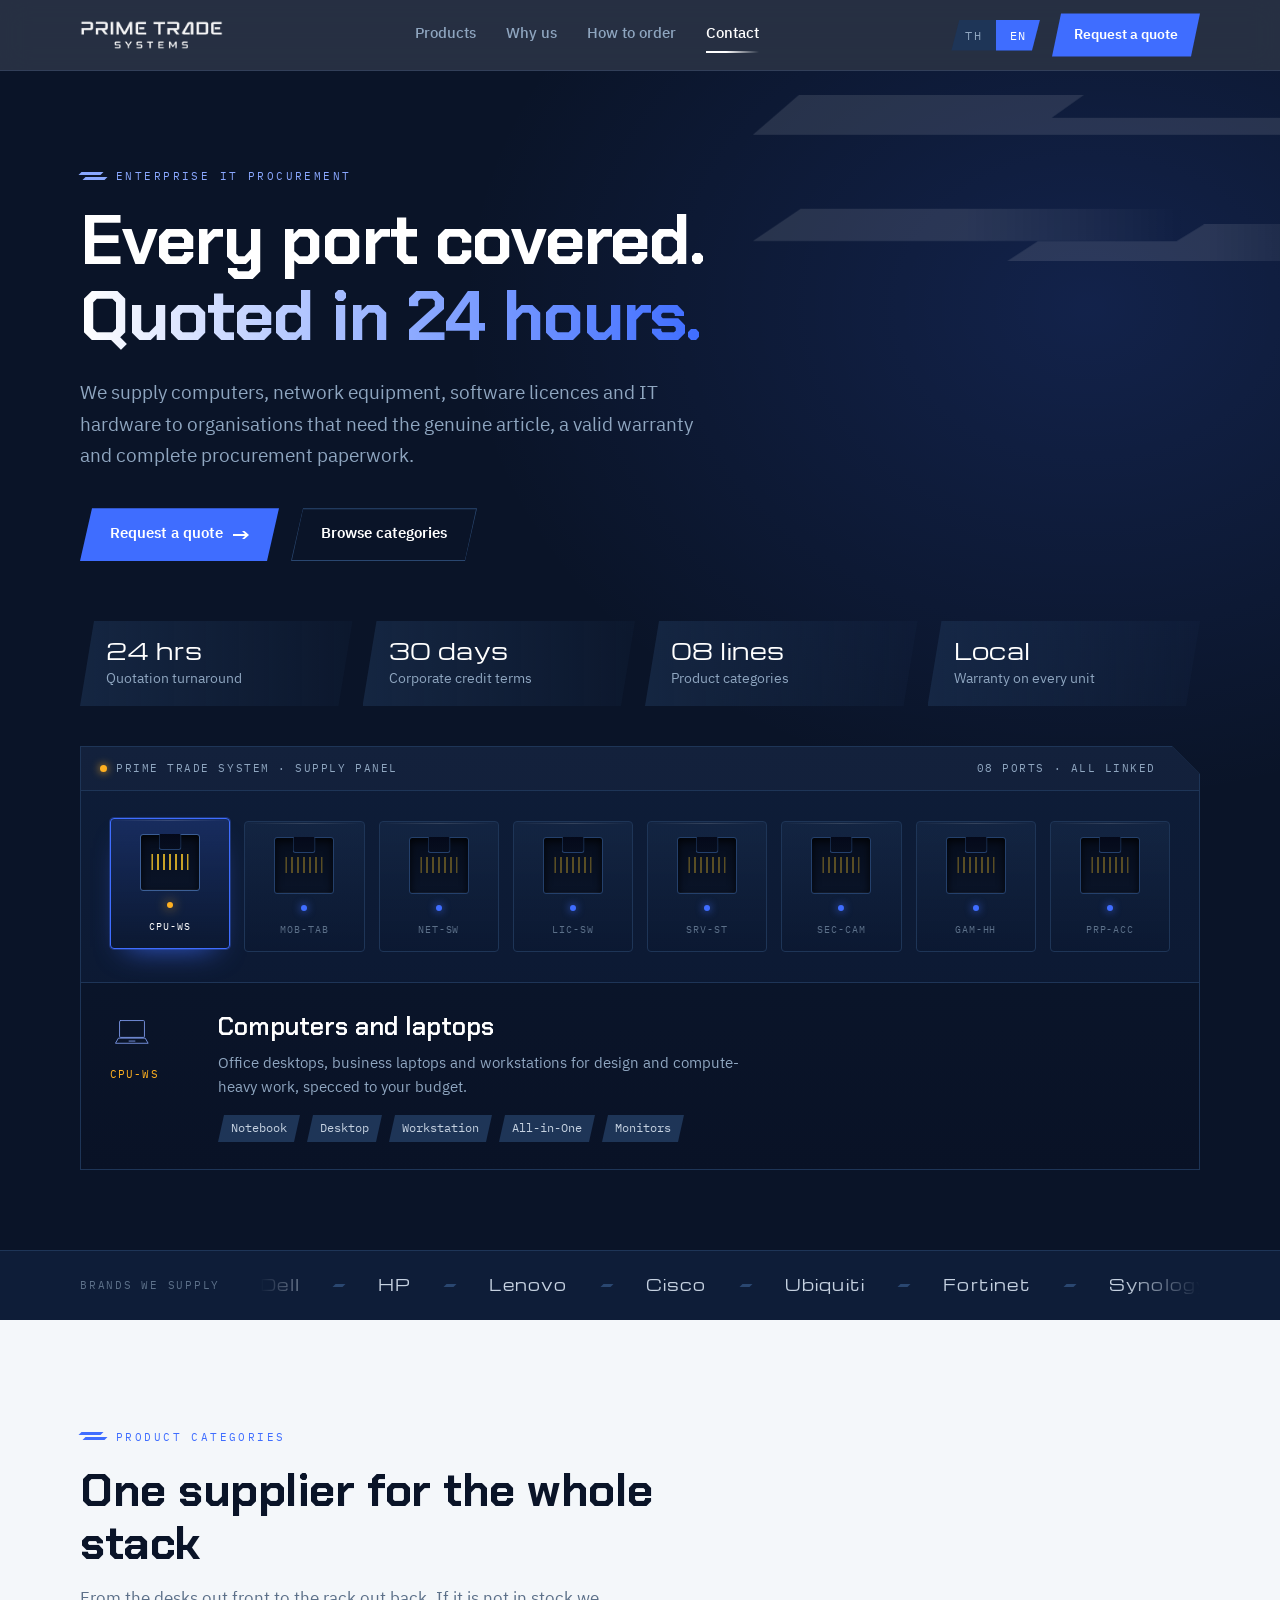
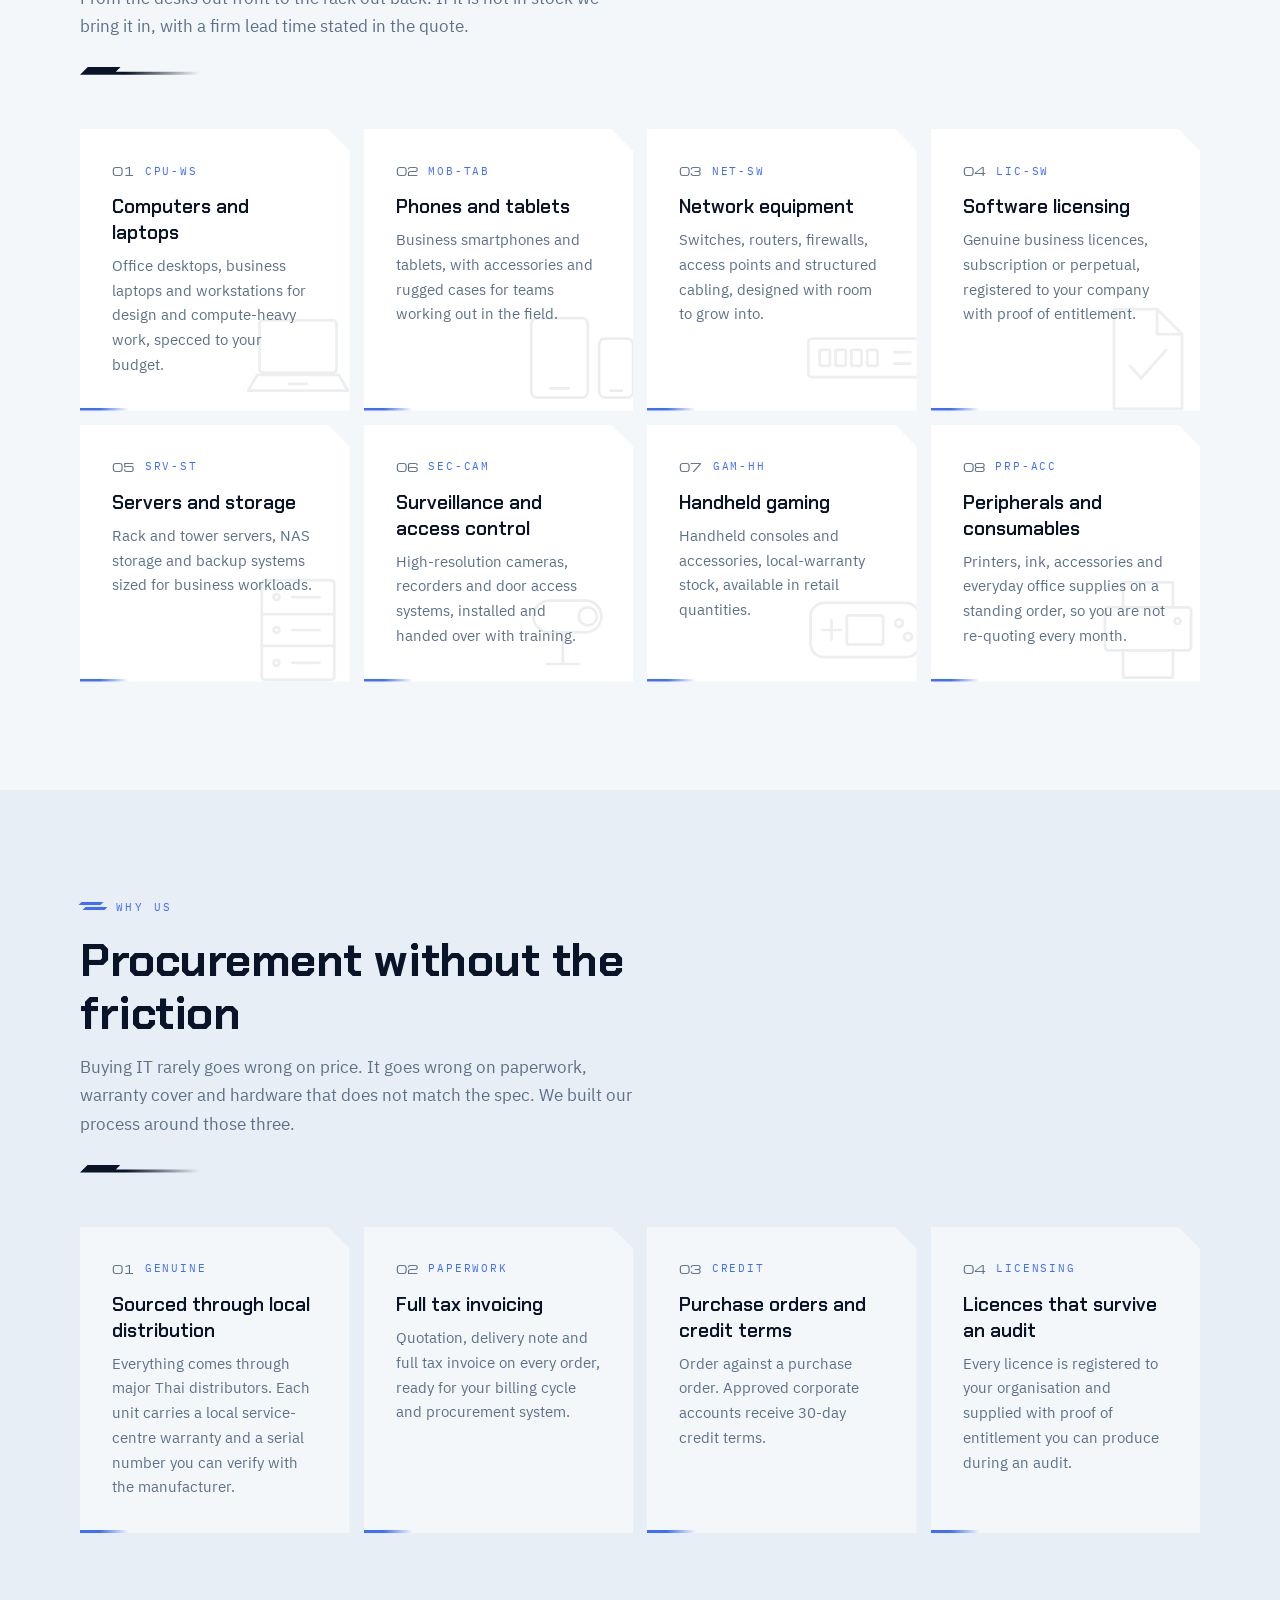
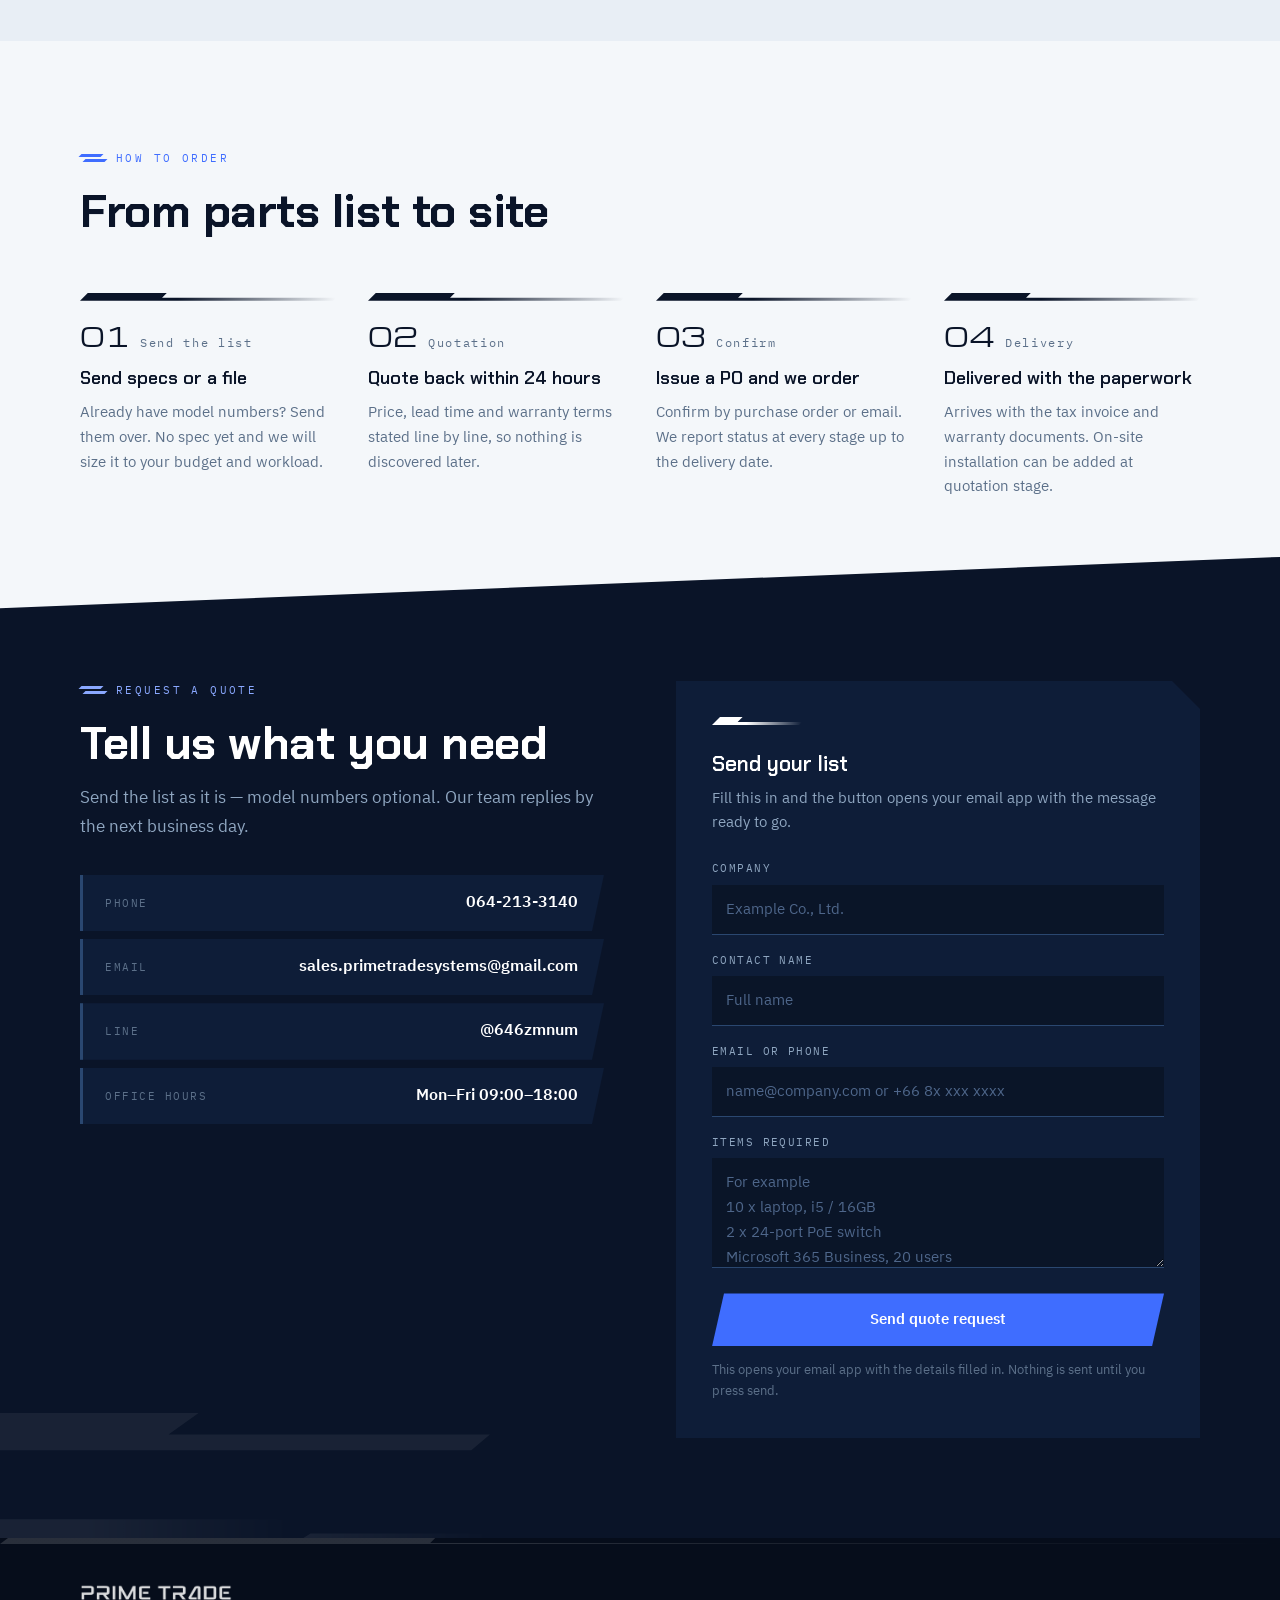
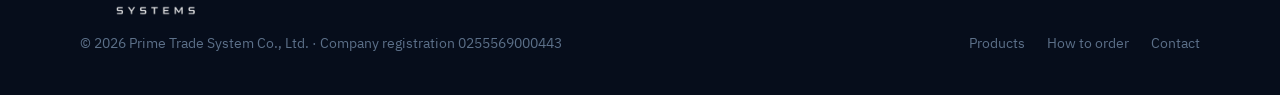
==== index.html @ d9d7503d "Redesign site around Prime Trade System brand mark Slanted stripe motif from the logo across buttons" ====
<!DOCTYPE html>
<html lang="th">
<head>
<meta charset="UTF-8">
<meta name="viewport" content="width=device-width, initial-scale=1">
<title>PRIME TRADE SYSTEM — จัดหาคอมพิวเตอร์ อุปกรณ์เครือข่าย และไลเซนส์ซอฟต์แวร์</title>
<meta name="description" content="จัดหาคอมพิวเตอร์ อุปกรณ์เครือข่าย ไลเซนส์ซอฟต์แวร์ และอุปกรณ์ไอทีสำหรับองค์กร สินค้าของแท้ ใบรับประกันศูนย์ไทย ออกใบกำกับภาษีเต็มรูปแบบ ใบเสนอราคาภายใน 24 ชั่วโมง">
<meta name="theme-color" content="#0A1428">
<link rel="icon" href="favicon.png" sizes="32x32">
<link rel="icon" href="icon.png" sizes="512x512">
<link rel="apple-touch-icon" href="icon.png">

<meta property="og:type" content="website">
<meta property="og:site_name" content="PRIME TRADE SYSTEM">
<meta property="og:title" content="PRIME TRADE SYSTEM — จัดหาอุปกรณ์ไอทีสำหรับองค์กร">
<meta property="og:description" content="คอมพิวเตอร์ เครือข่าย ไลเซนส์ และอุปกรณ์ไอทีครบวงจร ใบเสนอราคาภายใน 24 ชั่วโมง">
<meta property="og:image" content="icon.png">
<meta property="og:locale" content="th_TH">
<meta name="twitter:card" content="summary">

<script type="application/ld+json">
{
  "@context":"https://schema.org",
  "@type":"Organization",
  "name":"Prime Trade System Co., Ltd.",
  "alternateName":"บริษัท ไพร์ม เทรด ซิสเต็ม จำกัด",
  "taxID":"0255569000443",
  "email":"sales.primetradesystems@gmail.com",
  "telephone":"+66642133140",
  "logo":"icon.png"
}
</script>

<link rel="preconnect" href="https://fonts.googleapis.com">
<link rel="preconnect" href="https://fonts.gstatic.com" crossorigin>
<link href="https://fonts.googleapis.com/css2?family=Chakra+Petch:wght@500;600;700&family=IBM+Plex+Mono:wght@400;500&family=IBM+Plex+Sans+Thai:wght@400;500;600&family=Michroma&display=swap" rel="stylesheet">

<style>
/* =========================================================
   PRIME TRADE SYSTEM — brand system
   Everything visual is derived from the logo mark:
   slanted stripes, a stepped notch, and a white→navy fade.
   ========================================================= */
:root{
  /* navy scale (from the icon background) */
  --navy-950:#060D1B;
  --navy:#0A1428;
  --navy-2:#0E1D38;
  --steel:#1E3557;
  --steel-soft:#2A4770;

  /* silver scale (from the mark's white and its fade) */
  --white:#FFFFFF;
  --silver:#C6D2E1;
  --muted-dark:#8FA6C0;

  /* light surfaces */
  --paper:#F4F7FA;
  --paper-2:#E8EEF5;
  --rule:#D5DFEA;
  --ink:#0A1428;
  --muted:#5C7089;

  /* accents */
  --blue:#3F6DFF;
  --blue-hover:#2F5BEB;
  --blue-soft:#8AA8FF;
  --signal:#FFB020;

  /* the mark's fade, reused as the brand "streak" */
  --streak:linear-gradient(90deg,#fff 0%,#fff 38%,rgba(255,255,255,0) 100%);
  --streak-ink:linear-gradient(90deg,var(--ink) 0%,var(--ink) 38%,rgba(10,20,40,0) 100%);

  /* the mark's slant — used for every cut corner */
  --cut:12px;

  --wide:"Michroma","Chakra Petch",system-ui,sans-serif;
  --display:"Chakra Petch",system-ui,sans-serif;
  --body:"IBM Plex Sans Thai",system-ui,sans-serif;
  --mono:"IBM Plex Mono","IBM Plex Sans Thai",monospace;

  --shell:1200px;
  --pad:clamp(20px,5vw,40px);
  --ease:cubic-bezier(.2,.7,.3,1);
}

*{box-sizing:border-box;margin:0;padding:0}
html{scroll-behavior:smooth;-webkit-text-size-adjust:100%;scroll-padding-top:76px}
body{
  font-family:var(--body);
  background:var(--paper);
  color:var(--ink);
  line-height:1.65;
  font-size:16px;
  overflow-x:hidden;
}
img{max-width:100%;display:block}
a{color:inherit}
::selection{background:var(--blue);color:#fff}
:focus-visible{outline:2px solid var(--signal);outline-offset:3px;border-radius:2px}

.shell{width:100%;max-width:var(--shell);margin-inline:auto;padding-inline:var(--pad)}

.skip{position:absolute;left:-9999px;top:0;background:var(--signal);color:var(--ink);padding:12px 20px;z-index:999;font-weight:600}
.skip:focus{left:0}

/* ---------- brand primitives ---------- */

/* parallelogram, same slant as the logo stripes */
.slant{clip-path:polygon(var(--cut) 0,100% 0,calc(100% - var(--cut)) 100%,0 100%)}
/* cut corner (top-right), for cards */
.notch{clip-path:polygon(0 0,calc(100% - 22px) 0,100% 22px,100% 100%,0 100%)}

/* the logo stripe as a rule: thick left part, a stepped notch, thin tail */
.streak{
  display:block;height:8px;width:100%;
  background:var(--streak-ink);
  clip-path:polygon(0 100%,8px 0,34% 0,calc(34% - 5px) 5px,100% 5px,calc(100% - 3px) 100%);
}
.streak--light{background:var(--streak)}

/* eyebrow: two stepped mini-stripes instead of a plain line */
.eyebrow{
  font-family:var(--mono);font-size:11px;
  letter-spacing:.22em;text-transform:uppercase;color:var(--blue);
  display:flex;align-items:center;gap:14px;margin-bottom:18px;
}
.eyebrow::before{
  content:"";flex:none;width:22px;height:3px;margin-bottom:6px;
  background:currentColor;transform:skewX(-45deg);
  box-shadow:9px 5px 0 0 currentColor;
}
.eyebrow--light{color:var(--blue-soft)}

.h2{font-family:var(--display);font-weight:700;font-size:clamp(28px,4vw,46px);line-height:1.16;letter-spacing:-.01em}
.lede{color:var(--muted);max-width:56ch;margin-top:14px;font-size:clamp(15px,1.6vw,17px)}

/* ---------- buttons ---------- */
.btn{
  position:relative;isolation:isolate;
  display:inline-flex;align-items:center;justify-content:center;gap:10px;
  font-family:var(--body);font-weight:600;font-size:15px;
  padding:14px 30px;border:0;
  text-decoration:none;cursor:pointer;
  clip-path:polygon(var(--cut) 0,100% 0,calc(100% - var(--cut)) 100%,0 100%);
  transition:background .2s,color .2s,transform .12s;
}
.btn:active{transform:translateY(1px)}
.btn__arw{width:16px;height:10px;transition:transform .25s var(--ease)}
.btn:hover .btn__arw{transform:translateX(4px)}

.btn--primary{background:var(--blue);color:#fff}
.btn--primary:hover{background:var(--blue-hover)}
/* a light sweep across the button, like the mark's fade */
.btn--primary::after{
  content:"";position:absolute;inset:0;z-index:-1;
  background:linear-gradient(100deg,transparent 30%,rgba(255,255,255,.28) 50%,transparent 70%);
  transform:translateX(-120%);transition:transform .6s var(--ease);
}
.btn--primary:hover::after{transform:translateX(120%)}

/* ghost: 1px outline done with an inset layer, so the slant survives */
.btn--ghost{background:var(--steel-soft);color:#fff}
.btn--ghost::before{
  content:"";position:absolute;inset:1px;z-index:-1;background:var(--navy);
  clip-path:polygon(calc(var(--cut) - 1px) 0,100% 0,calc(100% - var(--cut) + 1px) 100%,0 100%);
  transition:background .2s;
}
.btn--ghost:hover{background:var(--blue-soft)}
.btn--ghost:hover::before{background:var(--navy-2)}

.btn--sm{padding:10px 22px;font-size:14px;--cut:9px}
.btn--wide{width:100%}

/* ---------- header ---------- */
.hdr{
  position:sticky;top:0;z-index:100;
  background:rgba(10,20,40,.88);
  backdrop-filter:blur(14px);-webkit-backdrop-filter:blur(14px);
  border-bottom:1px solid rgba(138,168,255,.12);
}
.hdr__in{display:flex;align-items:center;justify-content:space-between;gap:18px;height:70px}
.hdr__right{display:flex;align-items:center;gap:12px}

.brand{display:flex;align-items:center;text-decoration:none;flex:none}
.brand__logo{height:30px;width:auto;display:block}
@media(max-width:520px){.brand__logo{height:23px}}

.nav{display:flex;align-items:center;gap:30px}
.nav a{
  position:relative;color:var(--muted-dark);text-decoration:none;
  font-size:14.5px;font-weight:500;transition:color .2s;padding-block:6px;
}
.nav a::after{
  content:"";position:absolute;left:0;right:0;bottom:0;height:2px;
  background:var(--streak);transform:scaleX(0);transform-origin:left;
  transition:transform .3s var(--ease);
}
.nav a:hover,.nav a.is-here{color:#fff}
.nav a:hover::after,.nav a.is-here::after{transform:scaleX(1)}
@media(max-width:980px){.nav{display:none}}

.lang{display:flex;background:var(--steel);flex:none;clip-path:polygon(8px 0,100% 0,calc(100% - 8px) 100%,0 100%)}
.lang__b{
  font-family:var(--mono);font-size:11.5px;letter-spacing:.1em;
  background:transparent;color:var(--muted-dark);
  border:0;padding:8px 14px;cursor:pointer;
  transition:background .18s,color .18s;
}
.lang__b:hover{color:#fff}
.lang__b.is-on{background:var(--blue);color:#fff}

.menu-b{
  display:none;width:42px;height:38px;border:0;cursor:pointer;
  background:var(--steel);color:#fff;
  clip-path:polygon(8px 0,100% 0,calc(100% - 8px) 100%,0 100%);
  align-items:center;justify-content:center;
}
.menu-b svg{width:20px;height:14px}
@media(max-width:980px){.menu-b{display:inline-flex}}
@media(max-width:560px){.hdr .btn--sm{display:none}}

.mnav{
  display:none;border-top:1px solid var(--steel);
  background:var(--navy);padding:8px var(--pad) 20px;
}
.mnav.is-open{display:block}
.mnav a{
  display:flex;justify-content:space-between;align-items:center;
  color:var(--silver);text-decoration:none;font-weight:500;
  padding:14px 0;border-bottom:1px solid var(--steel);
}
.mnav a span{font-family:var(--mono);font-size:11px;color:var(--muted)}
@media(min-width:981px){.mnav{display:none!important}}

/* ---------- hero ---------- */
.hero{
  background:
    radial-gradient(ellipse 70% 60% at 85% 20%,rgba(63,109,255,.16),transparent 70%),
    var(--navy);
  color:#fff;position:relative;overflow:hidden;
  padding-block:clamp(56px,8vw,96px) clamp(48px,7vw,80px);
}
/* the brand mark, large, sliding in from the left like motion lines */
.hero__mark{
  position:absolute;pointer-events:none;
  right:clamp(-220px,-10vw,-60px);top:clamp(-10px,1vw,20px);
  width:clamp(420px,52vw,760px);height:auto;opacity:.11;
}
@media(max-width:700px){.hero__mark{top:auto;bottom:38%;opacity:.08}}
.hero__mark .s{transform:translateX(-80px);opacity:0;animation:streakIn 1.1s var(--ease) forwards}
.hero__mark .s2{animation-delay:.12s}
.hero__mark .s3{animation-delay:.24s}
@keyframes streakIn{to{transform:none;opacity:1}}

.hero__in{position:relative;z-index:1}
.hero__head{max-width:800px}
.hero h1{font-family:var(--display);font-weight:700;font-size:clamp(36px,6.4vw,70px);line-height:1.08;letter-spacing:-.015em}
.hero h1 .hl{
  background:linear-gradient(90deg,#fff 0%,var(--blue-soft) 55%,var(--blue) 100%);
  -webkit-background-clip:text;background-clip:text;color:transparent;
}
.hero__sub{margin-top:24px;font-size:clamp(16px,1.9vw,19px);color:var(--muted-dark);max-width:56ch}
.hero__cta{display:flex;flex-wrap:wrap;gap:12px;margin-top:36px}

/* key facts — each one sits on a slanted plate */
.facts{
  display:grid;grid-template-columns:repeat(4,1fr);gap:10px;
  margin-top:clamp(40px,6vw,60px);list-style:none;
}
@media(max-width:860px){.facts{grid-template-columns:repeat(2,1fr)}}
.fact{
  position:relative;padding:16px 22px 16px 26px;
  background:linear-gradient(90deg,rgba(30,53,87,.55),rgba(30,53,87,.12));
  clip-path:polygon(14px 0,100% 0,calc(100% - 14px) 100%,0 100%);
}
.fact__n{font-family:var(--wide);font-size:clamp(17px,2.2vw,22px);letter-spacing:.02em;color:#fff;line-height:1.3;display:block}
.fact__l{font-size:13.5px;color:var(--muted-dark);display:block;margin-top:2px}

.rise{opacity:0;transform:translateY(18px);animation:rise .8s var(--ease) forwards}
.rise:nth-child(1){animation-delay:.05s}
.rise:nth-child(2){animation-delay:.14s}
.rise:nth-child(3){animation-delay:.23s}
.rise:nth-child(4){animation-delay:.32s}
@keyframes rise{to{opacity:1;transform:none}}

/* ---------- port panel ---------- */
.panel{
  margin-top:clamp(28px,4vw,40px);
  background:linear-gradient(180deg,var(--navy-2),#0B1730);
  box-shadow:0 24px 60px -30px rgba(0,0,0,.9);
  position:relative;
  clip-path:polygon(0 0,calc(100% - 28px) 0,100% 28px,100% 100%,0 100%);
}
.panel::before{ /* hairline border that follows the cut corner */
  content:"";position:absolute;inset:0;pointer-events:none;
  border:1px solid var(--steel);
  clip-path:polygon(0 0,calc(100% - 28px) 0,100% 28px,100% 100%,0 100%);
}
.panel__cut{ /* the diagonal edge line */
  position:absolute;right:0;top:0;width:40px;height:40px;pointer-events:none;
  background:linear-gradient(225deg,transparent 19px,var(--steel) 19px,var(--steel) 20.4px,transparent 20.4px);
}
.panel__bar{
  display:flex;align-items:center;justify-content:space-between;gap:16px;flex-wrap:wrap;
  padding:13px 44px 13px 20px;border-bottom:1px solid var(--steel);
  background:rgba(255,255,255,.02);
  font-family:var(--mono);font-size:11px;letter-spacing:.14em;
  text-transform:uppercase;color:var(--muted-dark);
}
.panel__pwr{display:flex;align-items:center;gap:9px}
.panel__pwr i{width:7px;height:7px;border-radius:50%;background:var(--signal);box-shadow:0 0 9px var(--signal);flex:none}

.ports{
  display:grid;grid-template-columns:repeat(8,1fr);
  gap:clamp(8px,1.2vw,14px);
  padding:clamp(18px,3vw,30px);
}
@media(max-width:940px){.ports{grid-template-columns:repeat(4,1fr)}}

.port{
  position:relative;
  display:flex;flex-direction:column;align-items:center;gap:11px;
  padding:15px 6px 13px;
  background:linear-gradient(180deg,rgba(30,53,87,.34),rgba(10,23,48,.55));
  border:1px solid var(--steel);border-radius:4px;
  cursor:pointer;opacity:0;color:inherit;font:inherit;
  transition:border-color .25s,background .25s,transform .22s,box-shadow .25s;
}
.port__bevel{
  position:absolute;left:1px;right:1px;top:1px;height:1px;
  background:linear-gradient(90deg,transparent,rgba(255,255,255,.14),transparent);
  pointer-events:none;
}
.port.is-on{opacity:1}

.jack{
  position:relative;
  width:clamp(44px,5.2vw,60px);aspect-ratio:1/.94;
  background:linear-gradient(180deg,#060D1C,#0A1428);
  border:1px solid #24406B;border-radius:3px;
  box-shadow:inset 0 3px 9px rgba(0,0,0,.8),inset 0 -1px 0 rgba(255,255,255,.05);
}
.jack::before{
  content:"";position:absolute;left:50%;top:-1px;transform:translateX(-50%);
  width:36%;height:28%;
  background:linear-gradient(180deg,#04091A,#070E1F);
  border:1px solid #24406B;border-top:0;border-radius:0 0 3px 3px;
}
.jack::after{
  content:"";position:absolute;left:50%;top:34%;transform:translateX(-50%);
  width:64%;height:30%;
  background:repeating-linear-gradient(90deg,#C9A227 0 1.5px,transparent 1.5px 6px);
  opacity:.42;transition:opacity .3s;
}

.port__led{width:6px;height:6px;border-radius:50%;background:#152744;flex:none;transition:background .3s,box-shadow .3s}
.port__sku{font-family:var(--mono);font-size:10px;letter-spacing:.09em;color:var(--muted);white-space:nowrap;transition:color .25s}
@media(max-width:420px){.port__sku{font-size:9px;letter-spacing:.04em}}

.port.is-on .port__led{background:var(--blue);box-shadow:0 0 9px var(--blue);animation:blink 2.8s ease-in-out infinite}
.port:hover,.port:focus-visible{border-color:var(--steel-soft);transform:translateY(-3px)}
.port:hover .port__sku,.port:focus-visible .port__sku{color:var(--muted-dark)}
.port:hover .jack::after{opacity:.7}

.port.is-active{
  border-color:var(--blue);transform:translateY(-3px);
  background:linear-gradient(180deg,rgba(63,109,255,.2),rgba(10,23,48,.6));
  box-shadow:0 0 0 1px rgba(63,109,255,.3),0 14px 30px -16px rgba(63,109,255,.85);
}
.port.is-active .jack{border-color:#3C5F96}
.port.is-active .jack::after{opacity:1}
.port.is-active .port__sku{color:#fff}
.port.is-active .port__led{background:var(--signal);box-shadow:0 0 12px var(--signal);animation:none}
@keyframes blink{0%,100%{opacity:1}46%{opacity:1}50%{opacity:.3}54%{opacity:1}}

.readout{
  border-top:1px solid var(--steel);
  padding:clamp(20px,2.8vw,28px) clamp(18px,3vw,30px);
  display:grid;grid-template-columns:78px 1fr;gap:clamp(18px,3vw,30px);
  align-items:start;min-height:150px;background:rgba(0,0,0,.2);
}
@media(max-width:620px){.readout{grid-template-columns:1fr;gap:14px;min-height:0}}
.readout__key{display:flex;flex-direction:column;align-items:flex-start;gap:10px}
.readout__ico{width:44px;height:44px;color:var(--blue-soft);opacity:.9}
.readout__sku{font-family:var(--mono);font-size:11px;letter-spacing:.1em;color:var(--signal)}
.readout__t{font-family:var(--display);font-weight:600;font-size:clamp(19px,2.6vw,25px);line-height:1.3;color:#fff}
.readout__d{color:var(--muted-dark);font-size:15px;margin-top:8px;max-width:62ch}
.readout__items{display:flex;flex-wrap:wrap;gap:7px;margin-top:14px}
.readout__items span{
  font-family:var(--mono);font-size:11.5px;color:var(--silver);
  background:var(--steel);padding:4px 13px;
  clip-path:polygon(6px 0,100% 0,calc(100% - 6px) 100%,0 100%);
}
.readout__hint{color:var(--muted);font-size:14.5px;font-family:var(--mono);letter-spacing:.03em}
.readout__body{animation:fade .3s ease}
@keyframes fade{from{opacity:0;transform:translateY(5px)}to{opacity:1}}

/* ---------- brand marquee ---------- */
.supply{background:var(--navy-2);border-top:1px solid var(--steel);color:var(--muted-dark);padding-block:22px;overflow:hidden}
.supply__in{display:flex;align-items:center;gap:clamp(18px,4vw,40px)}
.supply__lbl{font-family:var(--mono);font-size:11px;letter-spacing:.16em;text-transform:uppercase;color:var(--muted);flex:none}
.marquee{
  flex:1;min-width:0;overflow:hidden;
  mask-image:linear-gradient(90deg,transparent,#000 8%,#000 92%,transparent);
  -webkit-mask-image:linear-gradient(90deg,transparent,#000 8%,#000 92%,transparent);
}
.marquee__track{display:flex;width:max-content;animation:slide 38s linear infinite}
.marquee:hover .marquee__track{animation-play-state:paused}
.supply__list{display:flex;align-items:center;list-style:none;flex:none}
.supply__list li{
  font-family:var(--wide);font-size:clamp(13px,1.5vw,15px);letter-spacing:.08em;
  color:var(--silver);white-space:nowrap;display:flex;align-items:center;
}
.supply__list li::after{ /* slash separator in the mark's slant */
  content:"";width:10px;height:3px;background:var(--steel-soft);
  transform:skewX(-45deg);margin-inline:clamp(20px,3vw,34px);
}
@keyframes slide{to{transform:translateX(-50%)}}
@media(max-width:620px){.supply__in{flex-direction:column;align-items:flex-start;gap:12px}.marquee{width:100%}}

/* ---------- sections ---------- */
.sec{padding-block:clamp(64px,9vw,108px)}
.sec--tint{background:var(--paper-2)}
.sec__head{max-width:660px;margin-bottom:clamp(36px,5vw,54px)}
.sec__head .streak{width:120px;margin-top:26px}

.vals{display:grid;grid-template-columns:repeat(4,1fr);gap:14px}
@media(max-width:1080px){.vals{grid-template-columns:repeat(2,1fr)}}
@media(max-width:560px){.vals{grid-template-columns:1fr}}

.val{
  background:#fff;padding:clamp(24px,3vw,32px);position:relative;overflow:hidden;
  clip-path:polygon(0 0,calc(100% - 22px) 0,100% 22px,100% 100%,0 100%);
  transition:transform .3s var(--ease),box-shadow .3s;
}
.sec--tint .val{background:var(--paper)}
.val::after{ /* streak bar grows along the bottom on hover */
  content:"";position:absolute;left:0;right:0;bottom:0;height:3px;
  background:linear-gradient(90deg,var(--blue),var(--blue) 40%,rgba(63,109,255,0));
  transform:scaleX(.18);transform-origin:left;transition:transform .45s var(--ease);
}
.val:hover{transform:translateY(-4px)}
.val:hover::after{transform:scaleX(1)}
.val__ico{
  position:absolute;right:-16px;bottom:-16px;
  width:136px;height:136px;
  color:var(--ink);opacity:.07;
  pointer-events:none;
  transition:opacity .35s ease,transform .35s ease;
}
.val:hover .val__ico{opacity:.12;transform:translate(-6px,-6px)}
.val__k,.val__t,.val__d{position:relative;z-index:1}
.val__k{
  font-family:var(--mono);font-size:11px;letter-spacing:.16em;text-transform:uppercase;
  color:var(--blue);margin-bottom:14px;display:flex;align-items:center;gap:10px;
}
.val__n{font-family:var(--wide);font-size:12px;letter-spacing:.04em;color:var(--muted)}
.val__t{font-family:var(--display);font-weight:600;font-size:19px;line-height:1.35;margin-bottom:9px}
.val__d{color:var(--muted);font-size:15px}

/* process: each step is topped with the logo stripe */
.flow{display:grid;grid-template-columns:repeat(auto-fit,minmax(230px,1fr));gap:clamp(22px,3vw,32px);counter-reset:step}
.step{counter-increment:step}
.step .streak{margin-bottom:22px}
.step__n{font-family:var(--mono);font-size:12px;letter-spacing:.14em;color:var(--muted);margin-bottom:12px;display:flex;align-items:baseline;gap:10px}
.step__n::before{content:"0" counter(step);font-family:var(--wide);font-size:26px;letter-spacing:0;color:var(--ink);line-height:1}
.step__t{font-family:var(--display);font-weight:600;font-size:18px;margin-bottom:7px}
.step__d{color:var(--muted);font-size:15px}

/* ---------- quote ---------- */
.quote{
  background:var(--navy);color:#fff;position:relative;overflow:hidden;
  padding-block:clamp(84px,11vw,124px) clamp(64px,9vw,100px);
  clip-path:polygon(0 clamp(24px,4vw,56px),100% 0,100% 100%,0 100%);
  margin-top:calc(-1 * clamp(24px,4vw,56px));
}
.quote__mark{position:absolute;left:-120px;bottom:-40px;width:620px;opacity:.06;pointer-events:none}
.quote__grid{position:relative;display:grid;grid-template-columns:1fr 1fr;gap:clamp(32px,6vw,72px);align-items:start}
@media(max-width:840px){.quote__grid{grid-template-columns:1fr}}
.quote h2{color:#fff}
.quote .lede{color:var(--muted-dark)}

.contact{margin-top:34px;display:grid;gap:8px}
.contact__row{
  background:var(--navy-2);padding:15px 26px 15px 22px;
  display:flex;justify-content:space-between;align-items:center;gap:16px;flex-wrap:wrap;
  clip-path:polygon(0 0,100% 0,calc(100% - 12px) 100%,0 100%);
  border-left:3px solid var(--steel-soft);transition:border-color .2s,background .2s;
}
.contact__row:hover{border-left-color:var(--blue);background:#112244}
.contact__k{font-family:var(--mono);font-size:11px;letter-spacing:.14em;text-transform:uppercase;color:var(--muted)}
.contact__v{font-weight:600;font-size:16px;color:#fff;text-decoration:none;word-break:break-all}
a.contact__v:hover{color:var(--blue-soft)}

.card{
  background:var(--navy-2);padding:clamp(24px,3.4vw,36px);position:relative;
  clip-path:polygon(0 0,calc(100% - 28px) 0,100% 28px,100% 100%,0 100%);
}
.card .streak{width:90px;margin-bottom:22px}
.card__t{font-family:var(--display);font-weight:600;font-size:21px;margin-bottom:6px}
.card__s{color:var(--muted-dark);font-size:14.5px;margin-bottom:24px}

.field{margin-bottom:16px}
.field label{display:block;font-family:var(--mono);font-size:11px;letter-spacing:.13em;text-transform:uppercase;color:var(--muted-dark);margin-bottom:7px}
.field input,.field textarea{
  width:100%;font-family:var(--body);font-size:15px;color:#fff;
  background:rgba(0,0,0,.28);border:0;border-bottom:1px solid var(--steel-soft);
  padding:12px 14px;transition:border-color .2s,background .2s;border-radius:0;
}
.field input:focus,.field textarea:focus{outline:none;border-bottom-color:var(--blue);background:rgba(0,0,0,.4)}
.field textarea{resize:vertical;min-height:110px}
.field input::placeholder,.field textarea::placeholder{color:#4E668A}
.note{font-size:13px;color:var(--muted);margin-top:14px;line-height:1.6}

/* ---------- footer ---------- */
.ftr{background:var(--navy-950);color:var(--muted);padding-block:0 40px}
.ftr .streak{height:6px;opacity:.14;margin-bottom:40px}
.ftr__in{display:flex;justify-content:space-between;gap:26px;flex-wrap:wrap;align-items:flex-end;font-size:14px}
.ftr__logo{height:32px;width:auto;display:block;margin-bottom:16px;opacity:.9}
.ftr__links{display:flex;gap:22px;flex-wrap:wrap}
.ftr__links a{text-decoration:none;transition:color .2s}
.ftr__links a:hover{color:var(--blue-soft)}

/* ---------- floating LINE ---------- */
.fab{
  position:fixed;right:clamp(14px,3vw,26px);bottom:clamp(14px,3vw,26px);z-index:90;
  display:inline-flex;align-items:center;gap:10px;
  background:var(--blue);color:#fff;text-decoration:none;
  font-weight:600;font-size:14px;padding:12px 24px;
  clip-path:polygon(10px 0,100% 0,calc(100% - 10px) 100%,0 100%);
  box-shadow:0 10px 30px -10px rgba(63,109,255,.8);
  transform:translateY(120%);opacity:0;
  transition:transform .4s var(--ease),opacity .4s,background .2s;
}
.fab.is-show{transform:none;opacity:1}
.fab:hover{background:var(--blue-hover)}
.fab svg{width:18px;height:18px}

.obs{opacity:0;transform:translateY(22px);transition:opacity .7s ease,transform .7s var(--ease)}
.obs.seen{opacity:1;transform:none}

@media(prefers-reduced-motion:reduce){
  html{scroll-behavior:auto}
  *,*::before,*::after{animation-duration:.001ms!important;animation-iteration-count:1!important;transition-duration:.001ms!important}
  .rise,.obs,.hero__mark .s{opacity:1;transform:none}
  .port{opacity:1}
  .marquee__track{animation:none;flex-wrap:wrap}
}
</style>
</head>
<body>

<a class="skip" href="#main" data-en="Skip to main content">ข้ามไปยังเนื้อหาหลัก</a>

<svg width="0" height="0" style="position:absolute" aria-hidden="true" focusable="false">
  <defs>
    <linearGradient id="markFadeA" x1="47" y1="0" x2="330" y2="0" gradientUnits="userSpaceOnUse">
      <stop offset="0" stop-color="#fff"/><stop offset=".48" stop-color="#fff"/><stop offset="1" stop-color="#fff" stop-opacity="0"/>
    </linearGradient>
    <linearGradient id="markFadeB" x1="212" y1="0" x2="468" y2="0" gradientUnits="userSpaceOnUse">
      <stop offset="0" stop-color="#fff"/><stop offset=".5" stop-color="#fff"/><stop offset="1" stop-color="#fff" stop-opacity="0"/>
    </linearGradient>
  </defs>

  <symbol id="i-cpu" viewBox="0 0 120 120" fill="none" stroke="currentColor" stroke-width="2.4" stroke-linecap="round" stroke-linejoin="round">
    <rect x="26" y="26" width="68" height="46" rx="3"/>
    <path d="M16 88h88l-8-14H24z"/>
    <path d="M52 82h16"/>
  </symbol>
  <symbol id="i-mob" viewBox="0 0 120 120" fill="none" stroke="currentColor" stroke-width="2.4" stroke-linecap="round" stroke-linejoin="round">
    <rect x="16" y="24" width="50" height="70" rx="5"/>
    <path d="M33 86h16"/>
    <rect x="76" y="42" width="30" height="52" rx="5"/>
    <path d="M86 88h10"/>
  </symbol>
  <symbol id="i-net" viewBox="0 0 120 120" fill="none" stroke="currentColor" stroke-width="2.4" stroke-linecap="round" stroke-linejoin="round">
    <rect x="10" y="42" width="100" height="34" rx="3"/>
    <rect x="20" y="52" width="9" height="14" rx="1"/>
    <rect x="34" y="52" width="9" height="14" rx="1"/>
    <rect x="48" y="52" width="9" height="14" rx="1"/>
    <rect x="62" y="52" width="9" height="14" rx="1"/>
    <path d="M86 54h14M86 64h14"/>
  </symbol>
  <symbol id="i-lic" viewBox="0 0 120 120" fill="none" stroke="currentColor" stroke-width="2.4" stroke-linecap="round" stroke-linejoin="round">
    <path d="M30 16h38l22 22v66H30z"/>
    <path d="M68 16v22h22"/>
    <path d="M44 66l10 11 22-25"/>
  </symbol>
  <symbol id="i-srv" viewBox="0 0 120 120" fill="none" stroke="currentColor" stroke-width="2.4" stroke-linecap="round" stroke-linejoin="round">
    <rect x="28" y="16" width="64" height="88" rx="3"/>
    <path d="M28 46h64M28 74h64"/>
    <circle cx="41" cy="31" r="2.6"/>
    <circle cx="41" cy="60" r="2.6"/>
    <circle cx="41" cy="89" r="2.6"/>
    <path d="M55 31h24M55 60h24M55 89h24"/>
  </symbol>
  <symbol id="i-sec" viewBox="0 0 120 120" fill="none" stroke="currentColor" stroke-width="2.4" stroke-linecap="round" stroke-linejoin="round">
    <rect x="18" y="34" width="60" height="28" rx="14"/>
    <circle cx="66" cy="48" r="8"/>
    <path d="M44 62v28M30 90h28"/>
  </symbol>
  <symbol id="i-gam" viewBox="0 0 120 120" fill="none" stroke="currentColor" stroke-width="2.4" stroke-linecap="round" stroke-linejoin="round">
    <rect x="12" y="36" width="96" height="48" rx="12"/>
    <rect x="44" y="47" width="32" height="26" rx="2"/>
    <path d="M22 60h17M30.5 51.5v17"/>
    <circle cx="90" cy="54" r="3.4"/>
    <circle cx="98" cy="66" r="3.4"/>
  </symbol>
  <symbol id="i-prp" viewBox="0 0 120 120" fill="none" stroke="currentColor" stroke-width="2.4" stroke-linecap="round" stroke-linejoin="round">
    <path d="M38 40V18h44v22"/>
    <rect x="22" y="40" width="76" height="38" rx="3"/>
    <path d="M38 78h44v24H38z"/>
    <circle cx="86" cy="52" r="2.6"/>
  </symbol>
</svg>

<header class="hdr">
  <div class="shell hdr__in">
    <a class="brand" href="#top">
      <img class="brand__logo" src="logo-white.png" alt="PRIME TRADE SYSTEM" width="1440" height="303">
    </a>

    <nav class="nav" aria-label="เมนูหลัก">
      <a href="#products" data-en="Products">สินค้า</a>
      <a href="#why" data-en="Why us">ทำไมต้องเรา</a>
      <a href="#process" data-en="How to order">ขั้นตอนสั่งซื้อ</a>
      <a href="#quote" data-en="Contact">ติดต่อ</a>
    </nav>

    <div class="hdr__right">
      <div class="lang" role="group" aria-label="Language / ภาษา">
        <button class="lang__b is-on" type="button" data-lang="th" aria-pressed="true">TH</button>
        <button class="lang__b" type="button" data-lang="en" aria-pressed="false">EN</button>
      </div>
      <a class="btn btn--primary btn--sm" href="#quote" data-en="Request a quote">ขอใบเสนอราคา</a>
      <button class="menu-b" id="menuBtn" type="button" aria-expanded="false" aria-controls="mnav" aria-label="Menu">
        <svg viewBox="0 0 20 14" fill="currentColor" aria-hidden="true"><path d="M3 0h17l-2 3H1zM3 5.5h17l-2 3H1zM3 11h11l-2 3H1z"/></svg>
      </button>
    </div>
  </div>
  <nav class="mnav" id="mnav" aria-label="เมนูมือถือ">
    <a href="#products"><b data-en="Products">สินค้า</b><span>01</span></a>
    <a href="#why"><b data-en="Why us">ทำไมต้องเรา</b><span>02</span></a>
    <a href="#process"><b data-en="How to order">ขั้นตอนสั่งซื้อ</b><span>03</span></a>
    <a href="#quote"><b data-en="Contact">ติดต่อ</b><span>04</span></a>
  </nav>
</header>

<main id="main">

<!-- ============ HERO ============ -->
<section class="hero" id="top">
  <svg class="hero__mark" viewBox="40 195 432 122" aria-hidden="true" focusable="false">
    <path class="s"    fill="#fff" d="M47 228 77 202H262L241 217H465L452 228Z"/>
    <path class="s s2" fill="url(#markFadeA)" d="M47 297 78 276H330V297Z"/>
    <path class="s s3" fill="url(#markFadeB)" d="M212 310 232 297H322L340 286H468V310Z"/>
  </svg>

  <div class="shell hero__in">
    <div class="hero__head">
      <p class="eyebrow eyebrow--light rise" data-en="Enterprise IT procurement">จัดหาอุปกรณ์ไอทีสำหรับองค์กร</p>
      <h1 class="rise">
        <span data-en="Every port covered.">ของแท้ ครบทุกพอร์ต</span><br>
        <span class="hl" data-en="Quoted in 24 hours.">เสนอราคาใน 24 ชั่วโมง</span>
      </h1>
      <p class="hero__sub rise" data-en="We supply computers, network equipment, software licences and IT hardware to organisations that need the genuine article, a valid warranty and complete procurement paperwork.">
        เราจัดหาคอมพิวเตอร์ อุปกรณ์เครือข่าย ไลเซนส์ซอฟต์แวร์ และอุปกรณ์ไอทีทุกประเภท
        ให้องค์กรที่ต้องการของแท้ มีใบรับประกัน และเอกสารจัดซื้อที่ครบถ้วน
      </p>
      <div class="hero__cta rise">
        <a class="btn btn--primary" href="#quote">
          <span data-en="Request a quote">ขอใบเสนอราคา</span>
          <svg class="btn__arw" viewBox="0 0 16 10" fill="currentColor" aria-hidden="true"><path d="M0 4h12L9 1h2.5L16 5l-4.5 4H9l3-3H0z"/></svg>
        </a>
        <a class="btn btn--ghost" href="#products" data-en="Browse categories">ดูหมวดสินค้า</a>
      </div>
    </div>

    <ul class="facts rise">
      <li class="fact"><span class="fact__n" data-en="24 hrs">24 ชม.</span><span class="fact__l" data-en="Quotation turnaround">ส่งใบเสนอราคา</span></li>
      <li class="fact"><span class="fact__n" data-en="30 days">30 วัน</span><span class="fact__l" data-en="Corporate credit terms">เครดิตเทอมองค์กร</span></li>
      <li class="fact"><span class="fact__n" data-en="08 lines">08 หมวด</span><span class="fact__l" data-en="Product categories">หมวดสินค้าไอที</span></li>
      <li class="fact"><span class="fact__n" data-en="Local">ศูนย์ไทย</span><span class="fact__l" data-en="Warranty on every unit">รับประกันทุกชิ้น</span></li>
    </ul>

    <div class="panel rise">
      <span class="panel__cut" aria-hidden="true"></span>
      <div class="panel__bar">
        <span class="panel__pwr"><i></i> prime trade system · supply panel</span>
        <span data-en="08 ports &middot; all linked">8 พอร์ต &middot; เชื่อมต่อครบ</span>
      </div>

      <div class="ports" id="ports" role="group" aria-label="เลือกหมวดสินค้าจากแผงพอร์ต"></div>

      <div class="readout" id="readout">
        <div class="readout__key" id="rKey"></div>
        <div>
          <p class="readout__hint" data-en="Hover or tap a port to see the category">ชี้หรือกดที่พอร์ตเพื่อดูหมวดสินค้า</p>
        </div>
      </div>
    </div>
  </div>
</section>

<!-- ============ SUPPLY STRIP ============ -->
<section class="supply" aria-label="Brands">
  <div class="shell supply__in">
    <span class="supply__lbl" data-en="Brands we supply">แบรนด์ที่เราจัดหาให้</span>
    <div class="marquee">
      <div class="marquee__track" id="marquee">
        <ul class="supply__list">
          <li>Dell</li><li>HP</li><li>Lenovo</li><li>Cisco</li>
          <li>Ubiquiti</li><li>Fortinet</li><li>Synology</li><li>Microsoft</li><li>APC</li>
        </ul>
      </div>
    </div>
  </div>
</section>

<!-- ============ PRODUCTS ============ -->
<section class="sec" id="products">
  <div class="shell">
    <div class="sec__head obs">
      <p class="eyebrow" data-en="Product categories">หมวดสินค้า</p>
      <h2 class="h2" data-en="One supplier for the whole stack">สั่งจากที่เดียว จบทั้งระบบ</h2>
      <p class="lede" data-en="From the desks out front to the rack out back. If it is not in stock we bring it in, with a firm lead time stated in the quote.">
        ตั้งแต่เครื่องหน้าบ้านไปจนถึงตู้แร็คหลังบ้าน ถ้าไม่มีในสต็อก เราสั่งเข้ามาให้
        พร้อมแจ้งระยะเวลาส่งมอบที่ชัดเจนตั้งแต่ตอนเสนอราคา
      </p>
      <span class="streak" aria-hidden="true"></span>
    </div>
    <div class="vals obs" id="prodGrid"></div>
  </div>
</section>

<!-- ============ WHY ============ -->
<section class="sec sec--tint" id="why">
  <div class="shell">
    <div class="sec__head obs">
      <p class="eyebrow" data-en="Why us">ทำไมต้องเรา</p>
      <h2 class="h2" data-en="Procurement without the friction">ฝ่ายจัดซื้อทำงานง่ายขึ้น</h2>
      <p class="lede" data-en="Buying IT rarely goes wrong on price. It goes wrong on paperwork, warranty cover and hardware that does not match the spec. We built our process around those three.">
        ปัญหาของการซื้ออุปกรณ์ไอทีมักไม่ใช่ราคา แต่เป็นเอกสาร การรับประกัน และของที่ไม่ตรงสเปก
        เราออกแบบการทำงานมาเพื่อตัดสามเรื่องนี้ออกไป
      </p>
      <span class="streak" aria-hidden="true"></span>
    </div>
    <div class="vals obs">
      <div class="val">
        <p class="val__k"><span class="val__n">01</span><span data-en="Genuine">ของแท้</span></p>
        <h3 class="val__t" data-en="Sourced through local distribution">สินค้าจากช่องทางจัดจำหน่ายในประเทศ</h3>
        <p class="val__d" data-en="Everything comes through major Thai distributors. Each unit carries a local service-centre warranty and a serial number you can verify with the manufacturer.">รับสินค้าผ่านดิสทริบิวเตอร์รายใหญ่ในไทย ทุกชิ้นมีใบรับประกันศูนย์ไทย ตรวจสอบซีเรียลกับผู้ผลิตได้</p>
      </div>
      <div class="val">
        <p class="val__k"><span class="val__n">02</span><span data-en="Paperwork">เอกสาร</span></p>
        <h3 class="val__t" data-en="Full tax invoicing">ใบกำกับภาษีเต็มรูปแบบ</h3>
        <p class="val__d" data-en="Quotation, delivery note and full tax invoice on every order, ready for your billing cycle and procurement system.">ออกใบเสนอราคา ใบส่งของ และใบกำกับภาษีครบชุด รองรับการวางบิลและระบบจัดซื้อขององค์กร</p>
      </div>
      <div class="val">
        <p class="val__k"><span class="val__n">03</span><span data-en="Credit">เครดิต</span></p>
        <h3 class="val__t" data-en="Purchase orders and credit terms">รองรับ PO และเครดิตเทอม</h3>
        <p class="val__d" data-en="Order against a purchase order. Approved corporate accounts receive 30-day credit terms.">สั่งซื้อด้วยใบสั่งซื้อได้ ลูกค้าองค์กรที่ผ่านการอนุมัติรับเครดิตเทอม 30 วัน</p>
      </div>
      <div class="val">
        <p class="val__k"><span class="val__n">04</span><span data-en="Licensing">ไลเซนส์</span></p>
        <h3 class="val__t" data-en="Licences that survive an audit">ซอฟต์แวร์ถูกลิขสิทธิ์ ตรวจสอบได้</h3>
        <p class="val__d" data-en="Every licence is registered to your organisation and supplied with proof of entitlement you can produce during an audit.">ไลเซนส์ทุกฉบับลงทะเบียนในชื่อองค์กรของคุณ พร้อมใบรับรองสิทธิ์สำหรับใช้ตอนถูกตรวจสอบ</p>
      </div>
    </div>
  </div>
</section>

<!-- ============ PROCESS ============ -->
<section class="sec" id="process">
  <div class="shell">
    <div class="sec__head obs">
      <p class="eyebrow" data-en="How to order">ขั้นตอนสั่งซื้อ</p>
      <h2 class="h2" data-en="From parts list to site">จากรายการสินค้าถึงหน้างาน</h2>
    </div>
    <div class="flow obs">
      <div class="step">
        <span class="streak" aria-hidden="true"></span>
        <span class="step__n" data-en="Send the list">ส่งรายการ</span>
        <h3 class="step__t" data-en="Send specs or a file">แจ้งสเปกหรือส่งไฟล์มา</h3>
        <p class="step__d" data-en="Already have model numbers? Send them over. No spec yet and we will size it to your budget and workload.">มีรุ่นอยู่แล้วส่งมาได้เลย ยังไม่มีสเปกเราช่วยเลือกให้ตามงบและการใช้งาน</p>
      </div>
      <div class="step">
        <span class="streak" aria-hidden="true"></span>
        <span class="step__n" data-en="Quotation">เสนอราคา</span>
        <h3 class="step__t" data-en="Quote back within 24 hours">รับใบเสนอราคาใน 24 ชั่วโมง</h3>
        <p class="step__d" data-en="Price, lead time and warranty terms stated line by line, so nothing is discovered later.">ระบุราคา ระยะเวลาส่งมอบ และเงื่อนไขรับประกันของแต่ละรายการชัดเจน</p>
      </div>
      <div class="step">
        <span class="streak" aria-hidden="true"></span>
        <span class="step__n" data-en="Confirm">ยืนยัน</span>
        <h3 class="step__t" data-en="Issue a PO and we order">ออก PO แล้วเราสั่งของ</h3>
        <p class="step__d" data-en="Confirm by purchase order or email. We report status at every stage up to the delivery date.">ยืนยันสั่งซื้อผ่านใบสั่งซื้อหรืออีเมล เราแจ้งสถานะของทุกขั้นจนถึงวันส่ง</p>
      </div>
      <div class="step">
        <span class="streak" aria-hidden="true"></span>
        <span class="step__n" data-en="Delivery">ส่งมอบ</span>
        <h3 class="step__t" data-en="Delivered with the paperwork">ส่งถึงที่ พร้อมเอกสารครบ</h3>
        <p class="step__d" data-en="Arrives with the tax invoice and warranty documents. On-site installation can be added at quotation stage.">ส่งพร้อมใบกำกับภาษีและใบรับประกัน ต้องการติดตั้งหน้างานแจ้งได้ตั้งแต่ตอนเสนอราคา</p>
      </div>
    </div>
  </div>
</section>

<!-- ============ QUOTE ============ -->
<section class="quote" id="quote">
  <svg class="quote__mark" viewBox="40 195 432 122" aria-hidden="true" focusable="false">
    <path fill="#fff" d="M47 228 77 202H262L241 217H465L452 228Z"/>
    <path fill="url(#markFadeA)" d="M47 297 78 276H330V297Z"/>
    <path fill="url(#markFadeB)" d="M212 310 232 297H322L340 286H468V310Z"/>
  </svg>
  <div class="shell quote__grid">
    <div class="obs">
      <p class="eyebrow eyebrow--light" data-en="Request a quote">ขอใบเสนอราคา</p>
      <h2 class="h2" data-en="Tell us what you need">บอกมาว่าต้องการอะไร</h2>
      <p class="lede" data-en="Send the list as it is — model numbers optional. Our team replies by the next business day.">
        ส่งรายการมาได้เลย ไม่ต้องมีเลขรุ่นครบก็ได้ ทีมงานจะติดต่อกลับภายในวันทำการถัดไป
      </p>

      <div class="contact">
        <div class="contact__row">
          <span class="contact__k" data-en="Phone">โทรศัพท์</span>
          <a class="contact__v" href="tel:+66642133140">064-213-3140</a>
        </div>
        <div class="contact__row">
          <span class="contact__k" data-en="Email">อีเมล</span>
          <a class="contact__v" href="mailto:sales.primetradesystems@gmail.com">sales.primetradesystems@gmail.com</a>
        </div>
        <div class="contact__row">
          <span class="contact__k">LINE</span>
          <a class="contact__v" href="https://line.me/R/ti/p/@646zmnum" target="_blank" rel="noopener">@646zmnum</a>
        </div>
        <div class="contact__row">
          <span class="contact__k" data-en="Office hours">เวลาทำการ</span>
          <span class="contact__v" data-en="Mon–Fri 09:00–18:00">จันทร์–ศุกร์ 09:00–18:00</span>
        </div>
      </div>
    </div>

    <div class="card obs">
      <span class="streak streak--light" aria-hidden="true"></span>
      <h3 class="card__t" data-en="Send your list">ส่งรายการที่ต้องการ</h3>
      <p class="card__s" data-en="Fill this in and the button opens your email app with the message ready to go.">กรอกแล้วกดปุ่ม ระบบจะเปิดโปรแกรมอีเมลพร้อมข้อความให้อัตโนมัติ</p>

      <div class="field">
        <label for="fCompany" data-en="Company">ชื่อบริษัท</label>
        <input id="fCompany" type="text" autocomplete="organization" placeholder="บริษัท ตัวอย่าง จำกัด" data-en-ph="Example Co., Ltd.">
      </div>
      <div class="field">
        <label for="fName" data-en="Contact name">ชื่อผู้ติดต่อ</label>
        <input id="fName" type="text" autocomplete="name" placeholder="ชื่อ–นามสกุล" data-en-ph="Full name">
      </div>
      <div class="field">
        <label for="fContact" data-en="Email or phone">อีเมลหรือเบอร์ติดต่อกลับ</label>
        <input id="fContact" type="text" placeholder="name@company.co.th หรือ 08x-xxx-xxxx" data-en-ph="name@company.com or +66 8x xxx xxxx">
      </div>
      <div class="field">
        <label for="fItems" data-en="Items required">รายการที่ต้องการ</label>
        <textarea id="fItems" placeholder="เช่น&#10;โน้ตบุ๊ก i5 16GB จำนวน 10 เครื่อง&#10;สวิตช์ 24 พอร์ต PoE จำนวน 2 ตัว&#10;Microsoft 365 Business 20 ผู้ใช้" data-en-ph="For example&#10;10 x laptop, i5 / 16GB&#10;2 x 24-port PoE switch&#10;Microsoft 365 Business, 20 users"></textarea>
      </div>

      <button class="btn btn--primary btn--wide" id="sendBtn" type="button" data-en="Send quote request">ส่งคำขอใบเสนอราคา</button>
      <p class="note" data-en="This opens your email app with the details filled in. Nothing is sent until you press send.">
        ปุ่มนี้จะเปิดโปรแกรมอีเมลในเครื่องคุณพร้อมข้อความที่กรอกไว้ ยังไม่ส่งจนกว่าคุณจะกดส่งเอง
      </p>
    </div>
  </div>
</section>

</main>

<footer class="ftr">
  <span class="streak streak--light" aria-hidden="true"></span>
  <div class="shell ftr__in">
    <div>
      <img class="ftr__logo" src="logo-white.png" alt="PRIME TRADE SYSTEM" width="1440" height="303" loading="lazy">
      <span data-en="&copy; <span id=&quot;yr&quot;>2026</span> Prime Trade System Co., Ltd. &middot; Company registration 0255569000443">© <span id="yr">2026</span> บริษัท ไพร์ม เทรด ซิสเต็ม จำกัด · ทะเบียนนิติบุคคล 0255569000443</span>
    </div>
    <div class="ftr__links">
      <a href="#products" data-en="Products">สินค้า</a>
      <a href="#process" data-en="How to order">ขั้นตอนสั่งซื้อ</a>
      <a href="#quote" data-en="Contact">ติดต่อ</a>
    </div>
  </div>
</footer>

<a class="fab" id="fab" href="https://line.me/R/ti/p/@646zmnum" target="_blank" rel="noopener">
  <svg viewBox="0 0 24 24" fill="currentColor" aria-hidden="true"><path d="M12 3C6.5 3 2 6.6 2 11c0 3.9 3.5 7.2 8.3 7.9.3.1.8.2.9.5.1.3.1.7 0 1l-.1.9c0 .3-.2 1 .9.5s6-3.5 8.2-6.1C21.7 14.1 22 12.6 22 11c0-4.4-4.5-8-10-8Z"/></svg>
  <span data-en="Chat on LINE">แชทผ่าน LINE</span>
</a>

<script>
(function(){
  "use strict";

  var MAIL   = "sales.primetradesystems@gmail.com";
  var reduce = window.matchMedia("(prefers-reduced-motion: reduce)").matches;
  var lang   = "th";

  /* ---------- category data (bilingual) ---------- */
  var CATS = [
    { sku:"CPU-WS", icon:"i-cpu",
      th:{ title:"คอมพิวเตอร์และโน้ตบุ๊ก",
           desc:"เครื่องสำนักงาน โน้ตบุ๊กองค์กร เวิร์กสเตชันสำหรับงานกราฟิกและงานคำนวณหนัก จัดสเปกตามงบได้",
           items:["Notebook","Desktop","Workstation","All-in-One","จอมอนิเตอร์"] },
      en:{ title:"Computers and laptops",
           desc:"Office desktops, business laptops and workstations for design and compute-heavy work, specced to your budget.",
           items:["Notebook","Desktop","Workstation","All-in-One","Monitors"] } },

    { sku:"MOB-TAB", icon:"i-mob",
      th:{ title:"โทรศัพท์และแท็บเล็ต",
           desc:"สมาร์ตโฟนและแท็บเล็ตสำหรับใช้งานในองค์กร พร้อมอุปกรณ์เสริมและเคสกันกระแทกสำหรับทีมงานภาคสนาม",
           items:["สมาร์ตโฟน","แท็บเล็ต","เคสกันกระแทก","ปากกาสไตลัส","อุปกรณ์เสริม"] },
      en:{ title:"Phones and tablets",
           desc:"Business smartphones and tablets, with accessories and rugged cases for teams working out in the field.",
           items:["Smartphone","Tablet","Rugged case","Stylus","Accessories"] } },

    { sku:"NET-SW", icon:"i-net",
      th:{ title:"อุปกรณ์เครือข่าย",
           desc:"สวิตช์ เราเตอร์ ไฟร์วอลล์ แอ็กเซสพอยต์ และงานเดินสายแลนทั้งระบบ ออกแบบให้รองรับการขยายในอนาคต",
           items:["Switch","Router","Firewall","Access Point","สาย LAN / Rack"] },
      en:{ title:"Network equipment",
           desc:"Switches, routers, firewalls, access points and structured cabling, designed with room to grow into.",
           items:["Switch","Router","Firewall","Access Point","Cabling / Rack"] } },

    { sku:"LIC-SW", icon:"i-lic",
      th:{ title:"ไลเซนส์ซอฟต์แวร์",
           desc:"ลิขสิทธิ์แท้สำหรับองค์กร ทั้งแบบรายปีและถาวร ลงทะเบียนในชื่อบริษัทคุณ พร้อมเอกสารยืนยันสิทธิ์",
           items:["Windows","Microsoft 365","Antivirus","Adobe","Autodesk"] },
      en:{ title:"Software licensing",
           desc:"Genuine business licences, subscription or perpetual, registered to your company with proof of entitlement.",
           items:["Windows","Microsoft 365","Antivirus","Adobe","Autodesk"] } },

    { sku:"SRV-ST", icon:"i-srv",
      th:{ title:"เซิร์ฟเวอร์และสตอเรจ",
           desc:"เซิร์ฟเวอร์แร็คและทาวเวอร์ ระบบจัดเก็บข้อมูล NAS และโซลูชันสำรองข้อมูลสำหรับธุรกิจ",
           items:["Server","NAS","SAN","Backup","UPS"] },
      en:{ title:"Servers and storage",
           desc:"Rack and tower servers, NAS storage and backup systems sized for business workloads.",
           items:["Server","NAS","SAN","Backup","UPS"] } },

    { sku:"SEC-CAM", icon:"i-sec",
      th:{ title:"ระบบกล้องและความปลอดภัย",
           desc:"กล้องวงจรปิดความละเอียดสูง เครื่องบันทึก และระบบควบคุมการเข้าออก ติดตั้งพร้อมสอนใช้งาน",
           items:["CCTV","NVR","Access Control","ระบบสแกนนิ้ว"] },
      en:{ title:"Surveillance and access control",
           desc:"High-resolution cameras, recorders and door access systems, installed and handed over with training.",
           items:["CCTV","NVR","Access Control","Biometrics"] } },

    { sku:"GAM-HH", icon:"i-gam",
      th:{ title:"เครื่องเล่นเกมพกพา",
           desc:"เครื่องเล่นเกมพกพาและอุปกรณ์เสริม สินค้าเครื่องศูนย์ไทยมีใบรับประกัน สั่งจำนวนมากสำหรับหน้าร้านได้",
           items:["เครื่องเล่นพกพา","จอยคอนโทรลเลอร์","เคสและกระเป๋า","การ์ดความจำ","อุปกรณ์ชาร์จ"] },
      en:{ title:"Handheld gaming",
           desc:"Handheld consoles and accessories, local-warranty stock, available in retail quantities.",
           items:["Handheld console","Controllers","Cases","Memory cards","Chargers"] } },

    { sku:"PRP-ACC", icon:"i-prp",
      th:{ title:"อุปกรณ์ต่อพ่วงและของใช้สิ้นเปลือง",
           desc:"ปริ้นเตอร์ หมึก อุปกรณ์ต่อพ่วง และของใช้ประจำออฟฟิศ สั่งประจำได้ ไม่ต้องขอราคาใหม่ทุกครั้ง",
           items:["Printer","หมึกพิมพ์","Keyboard / Mouse","Docking","สายและอะแดปเตอร์"] },
      en:{ title:"Peripherals and consumables",
           desc:"Printers, ink, accessories and everyday office supplies on a standing order, so you are not re-quoting every month.",
           items:["Printer","Ink and toner","Keyboard / Mouse","Docking","Cables and adapters"] } }
  ];

  /* ---------- build the panel ---------- */
  var portsEl = document.getElementById("ports");
  var frag = document.createDocumentFragment();

  CATS.forEach(function(c){
    var b = document.createElement("button");
    b.type = "button";
    b.className = "port";
    b.dataset.sku = c.sku;
    b.setAttribute("aria-label", c.sku);
    b.innerHTML =
      '<span class="port__bevel"></span>' +
      '<span class="jack"></span>' +
      '<span class="port__led"></span>' +
      '<span class="port__sku">' + c.sku + '</span>';
    frag.appendChild(b);
  });
  portsEl.appendChild(frag);

  var ports = Array.prototype.slice.call(portsEl.children);
  var byPort = {};
  ports.forEach(function(p, i){ byPort[p.dataset.sku] = CATS[i]; });

  if (reduce){
    ports.forEach(function(p){ p.classList.add("is-on"); });
  } else {
    ports.forEach(function(p, i){
      setTimeout(function(){ p.classList.add("is-on"); }, 560 + i * 95);
    });
  }

  /* ---------- readout ---------- */
  var readout = document.getElementById("readout");
  var rKey    = document.getElementById("rKey");
  var rBody   = readout.querySelector("div:last-child");
  var currentCat = null;

  function paintReadout(cat){
    var t = cat[lang];
    rKey.innerHTML =
      '<svg class="readout__ico" aria-hidden="true" focusable="false"><use href="#' + cat.icon + '"></use></svg>' +
      '<span class="readout__sku">' + cat.sku + '</span>';
    rBody.innerHTML =
      '<div class="readout__body"><h3 class="readout__t"></h3>' +
      '<p class="readout__d"></p><div class="readout__items"></div></div>';
    rBody.querySelector(".readout__t").textContent = t.title;
    rBody.querySelector(".readout__d").textContent = t.desc;
    var box = rBody.querySelector(".readout__items");
    t.items.forEach(function(x){
      var s = document.createElement("span");
      s.textContent = x;
      box.appendChild(s);
    });
  }

  function show(cat){
    if (currentCat === cat) return;
    currentCat = cat;
    ports.forEach(function(p){
      p.classList.toggle("is-active", byPort[p.dataset.sku] === cat);
    });
    paintReadout(cat);
  }

  ports.forEach(function(p){
    var cat = byPort[p.dataset.sku];
    p.addEventListener("mouseenter", function(){ show(cat); });
    p.addEventListener("focus",      function(){ show(cat); });
    p.addEventListener("click",      function(){ show(cat); });
  });

  setTimeout(function(){ if (!currentCat) show(CATS[0]); }, reduce ? 0 : 1500);

  /* ---------- product grid ---------- */
  var grid = document.getElementById("prodGrid");
  CATS.forEach(function(c, i){
    var d = document.createElement("div");
    d.className = "val";
    d.dataset.sku = c.sku;
    d.innerHTML = '<p class="val__k"><span class="val__n">' + ("0" + (i + 1)) + '</span><span class="val__sku"></span></p>' +
      '<h3 class="val__t"></h3><p class="val__d"></p>' +
      '<svg class="val__ico" aria-hidden="true" focusable="false"><use href="#' + c.icon + '"></use></svg>';
    grid.appendChild(d);
  });

  function paintGrid(){
    CATS.forEach(function(c){
      var d = grid.querySelector('[data-sku="' + c.sku + '"]');
      d.querySelector(".val__sku").textContent = c.sku;
      d.querySelector(".val__t").textContent = c[lang].title;
      d.querySelector(".val__d").textContent = c[lang].desc;
    });
  }

  /* ---------- brand marquee: duplicate the list for a seamless loop ---------- */
  var track = document.getElementById("marquee");
  if (!reduce){
    var clone = track.firstElementChild.cloneNode(true);
    clone.setAttribute("aria-hidden", "true");
    track.appendChild(clone);
  }

  /* ---------- language switch ---------- */
  var textNodes = Array.prototype.slice.call(document.querySelectorAll("[data-en]"));
  textNodes.forEach(function(el){ el.dataset.th = el.innerHTML; });

  var phNodes = Array.prototype.slice.call(document.querySelectorAll("[data-en-ph]"));
  phNodes.forEach(function(el){ el.dataset.thPh = el.placeholder; });

  var langBtns = Array.prototype.slice.call(document.querySelectorAll(".lang__b"));

  function setLang(next){
    lang = next;
    document.documentElement.lang = next;

    textNodes.forEach(function(el){
      el.innerHTML = (next === "en") ? el.dataset.en : el.dataset.th;
    });
    phNodes.forEach(function(el){
      el.placeholder = (next === "en") ? el.getAttribute("data-en-ph") : el.dataset.thPh;
    });

    langBtns.forEach(function(b){
      var on = b.dataset.lang === next;
      b.classList.toggle("is-on", on);
      b.setAttribute("aria-pressed", on ? "true" : "false");
    });

    paintGrid();
    if (currentCat) paintReadout(currentCat);

    var yr = document.getElementById("yr");
    if (yr) yr.textContent = new Date().getFullYear();
  }

  langBtns.forEach(function(b){
    b.addEventListener("click", function(){ setLang(b.dataset.lang); });
  });

  var navLang = (navigator.language || "th").toLowerCase();
  setLang(navLang.indexOf("th") === 0 ? "th" : "en");

  /* ---------- mobile menu ---------- */
  var menuBtn = document.getElementById("menuBtn");
  var mnav    = document.getElementById("mnav");
  function setMenu(open){
    mnav.classList.toggle("is-open", open);
    menuBtn.setAttribute("aria-expanded", open ? "true" : "false");
  }
  menuBtn.addEventListener("click", function(){ setMenu(!mnav.classList.contains("is-open")); });
  mnav.addEventListener("click", function(e){ if (e.target.closest("a")) setMenu(false); });

  /* ---------- scroll reveal ---------- */
  if ("IntersectionObserver" in window && !reduce){
    var io = new IntersectionObserver(function(entries){
      entries.forEach(function(e){
        if (e.isIntersecting){ e.target.classList.add("seen"); io.unobserve(e.target); }
      });
    }, { threshold:.12, rootMargin:"0px 0px -60px 0px" });
    document.querySelectorAll(".obs").forEach(function(n){ io.observe(n); });
  } else {
    document.querySelectorAll(".obs").forEach(function(n){ n.classList.add("seen"); });
  }

  /* ---------- active nav link + floating LINE button ---------- */
  var navLinks = Array.prototype.slice.call(document.querySelectorAll(".nav a"));
  var fab = document.getElementById("fab");
  var quoteSec = document.getElementById("quote");

  if ("IntersectionObserver" in window){
    var navIo = new IntersectionObserver(function(entries){
      entries.forEach(function(e){
        if (!e.isIntersecting) return;
        navLinks.forEach(function(a){
          a.classList.toggle("is-here", a.getAttribute("href") === "#" + e.target.id);
        });
      });
    }, { rootMargin:"-45% 0px -50% 0px" });
    ["products","why","process","quote"].forEach(function(id){
      navIo.observe(document.getElementById(id));
    });
  }

  function onScroll(){
    var past = window.scrollY > window.innerHeight * .6;
    var r = quoteSec.getBoundingClientRect();
    var inQuote = r.top < window.innerHeight && r.bottom > 0;
    fab.classList.toggle("is-show", past && !inQuote);
  }
  window.addEventListener("scroll", onScroll, { passive:true });
  onScroll();

  /* ---------- quote request → mailto ---------- */
  document.getElementById("sendBtn").addEventListener("click", function(){
    var v = function(id){ return document.getElementById(id).value.trim(); };
    var company = v("fCompany"), name = v("fName"),
        contact = v("fContact"), items = v("fItems");

    var L = (lang === "en")
      ? { subj:"Quotation request", co:"Company", nm:"Contact", ct:"Reply to", it:"Items required" }
      : { subj:"ขอใบเสนอราคา", co:"บริษัท", nm:"ผู้ติดต่อ", ct:"ติดต่อกลับ", it:"รายการที่ต้องการ" };

    var subject = L.subj + (company ? " — " + company : "");
    var body = L.co + ": " + (company || "-") + "\n" +
               L.nm + ": " + (name    || "-") + "\n" +
               L.ct + ": " + (contact || "-") + "\n\n" +
               L.it + ":\n" + (items  || "-") + "\n";

    window.location.href = "mailto:" + MAIL +
      "?subject=" + encodeURIComponent(subject) +
      "&body="    + encodeURIComponent(body);
  });
})();
</script>
</body>
</html>
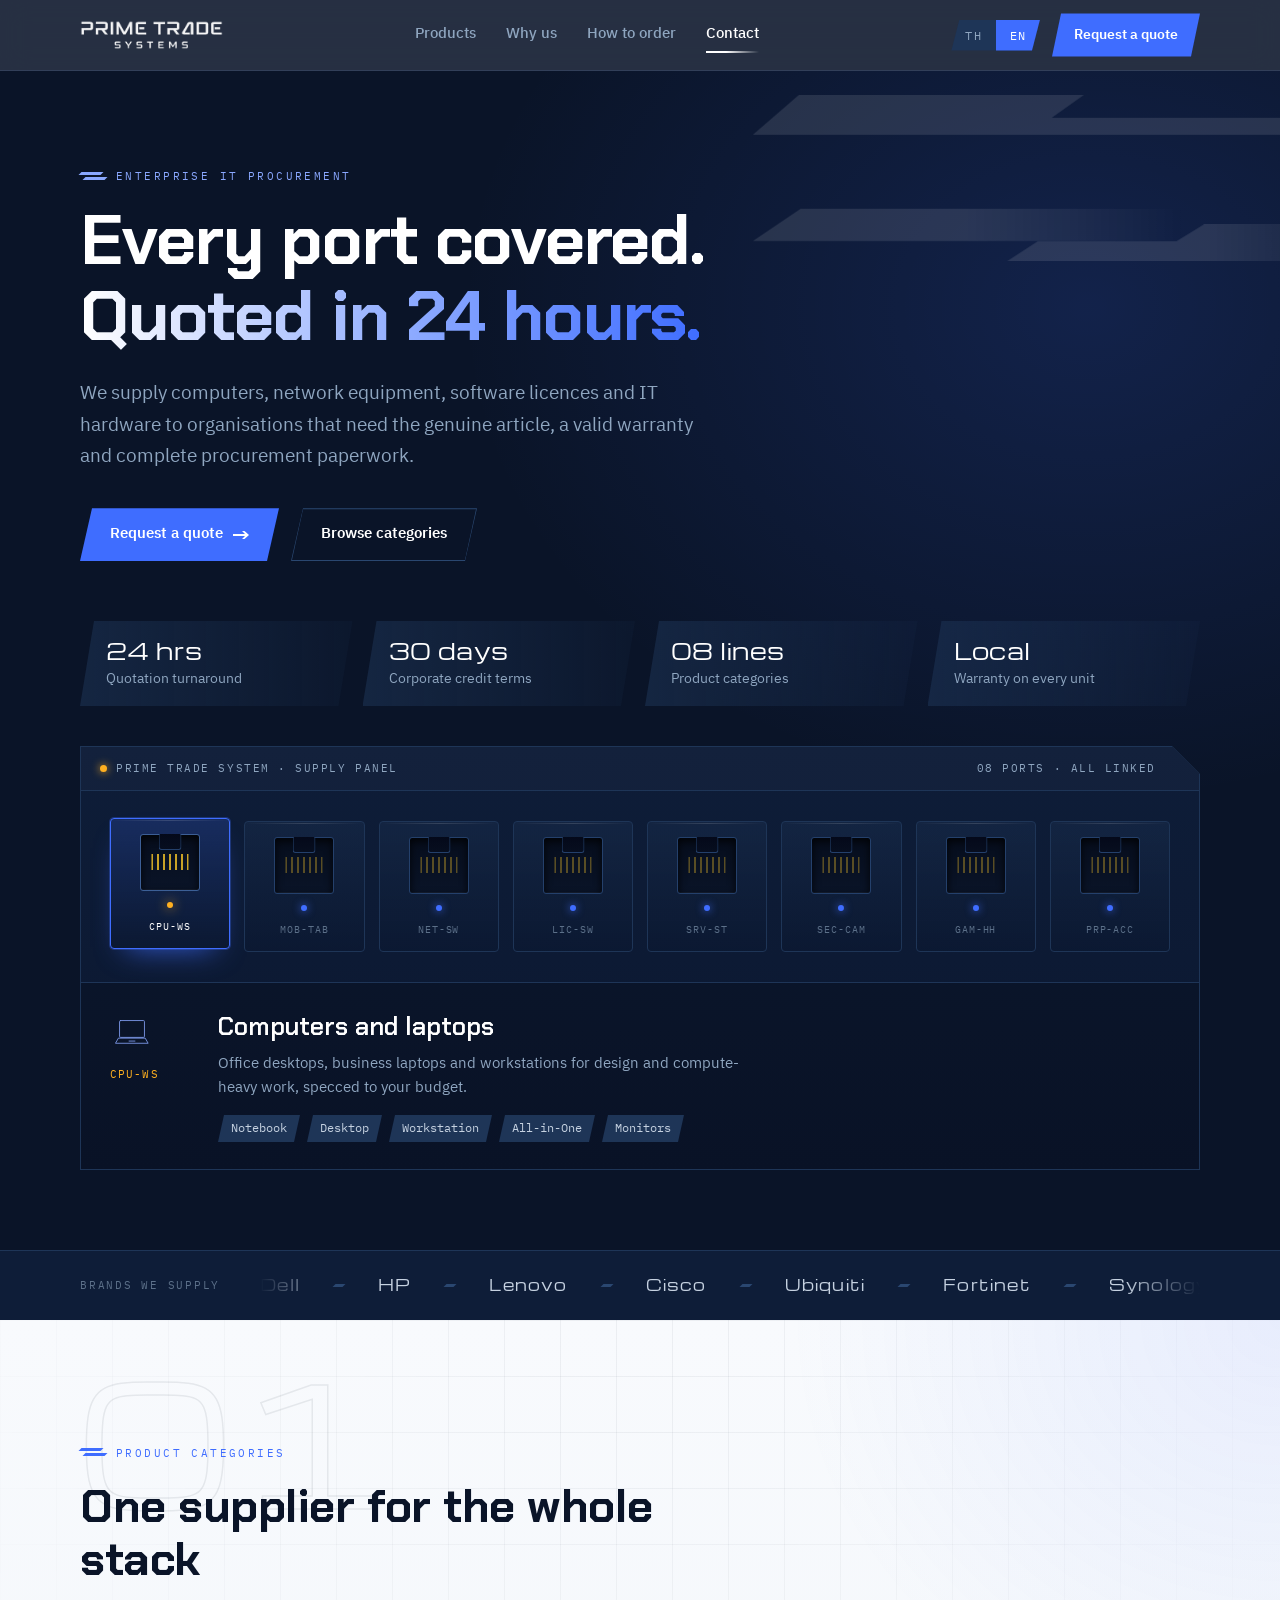
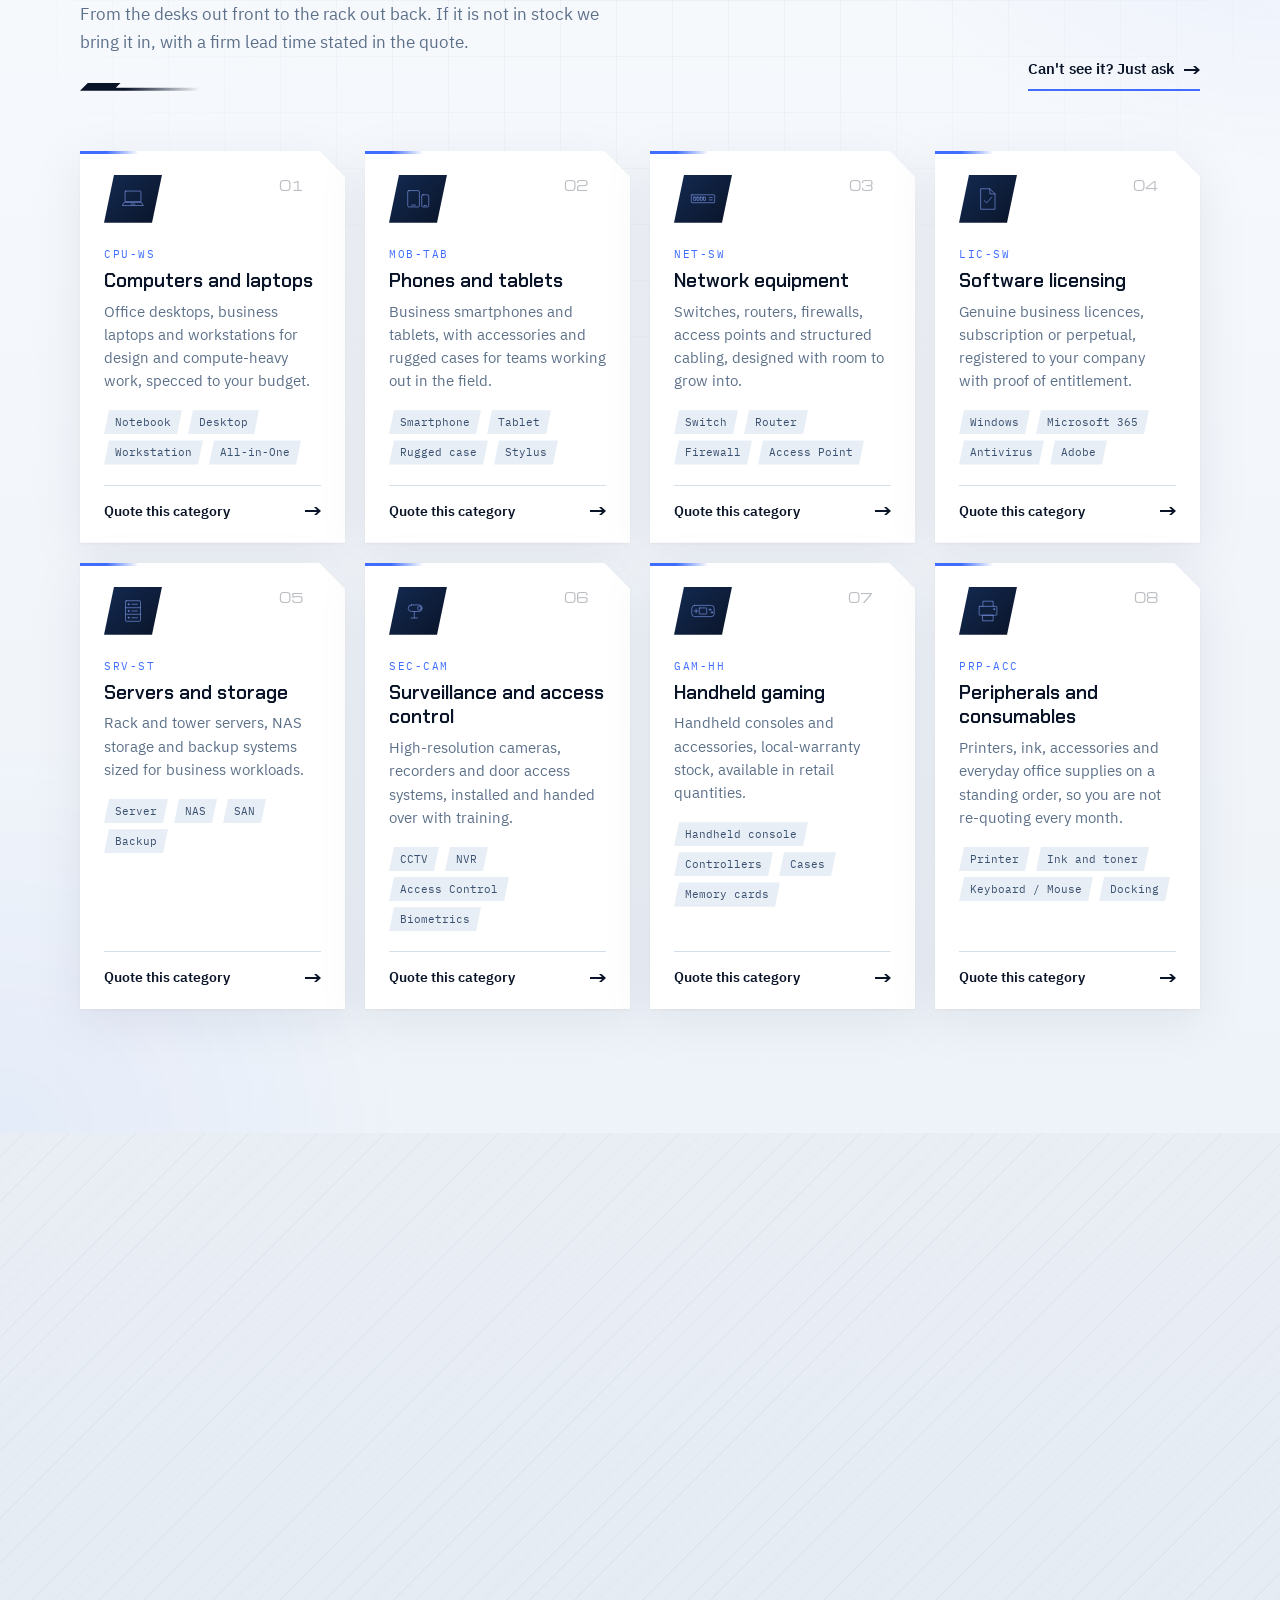
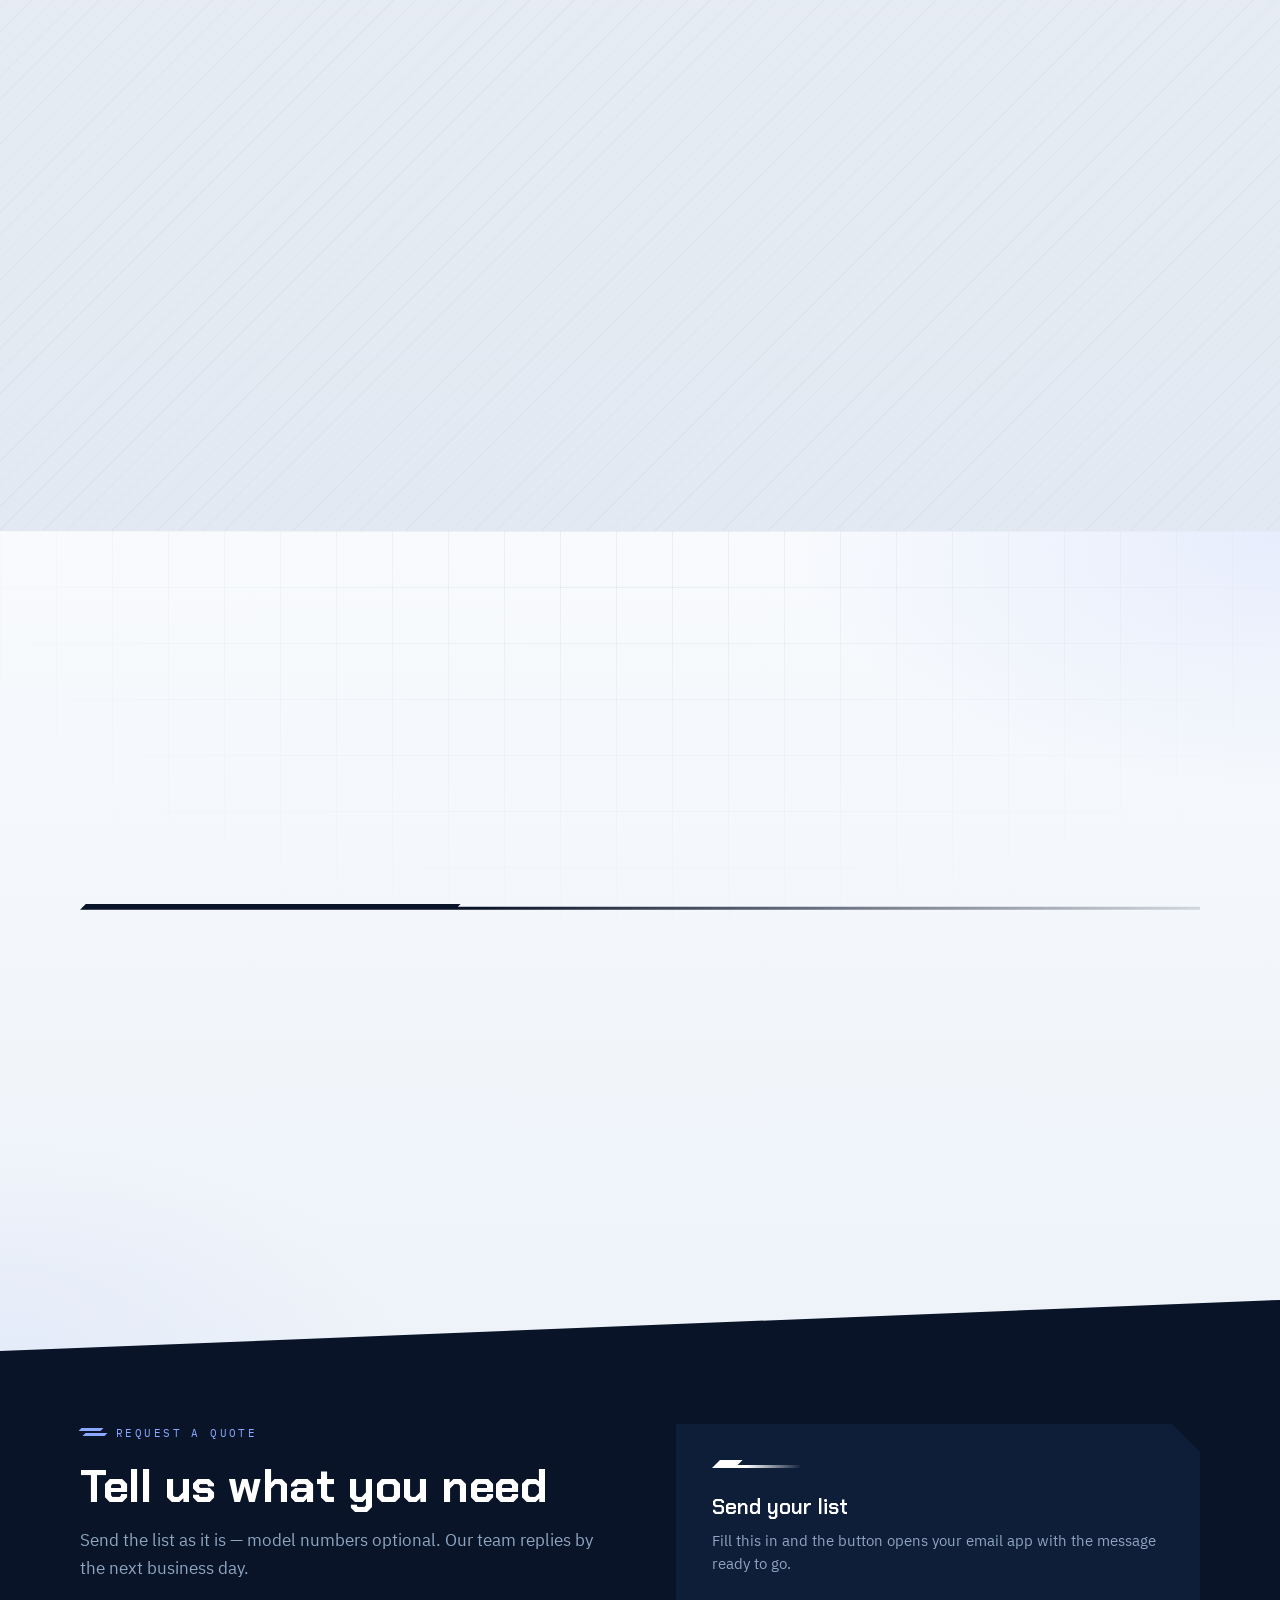
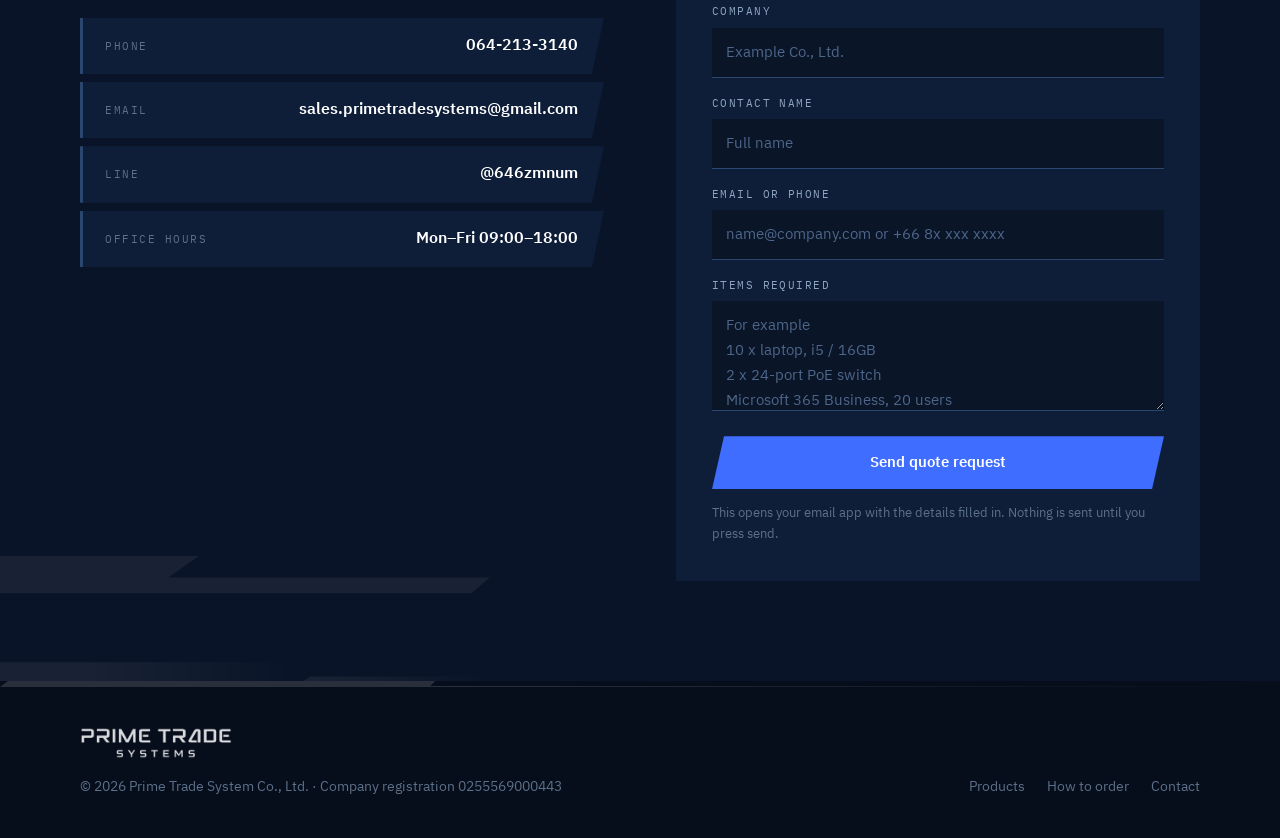
==== commit 2966806c: "Redesign light sections: product cards, promise panel, process timeline Give the white-background se" ====
--- a/index.html
+++ b/index.html
@@ -419,54 +419,178 @@
 @keyframes slide{to{transform:translateX(-50%)}}
 @media(max-width:620px){.supply__in{flex-direction:column;align-items:flex-start;gap:12px}.marquee{width:100%}}
 
-/* ---------- sections ---------- */
-.sec{padding-block:clamp(64px,9vw,108px)}
-.sec--tint{background:var(--paper-2)}
-.sec__head{max-width:660px;margin-bottom:clamp(36px,5vw,54px)}
+/* ---------- light sections ---------- */
+.sec{position:relative;isolation:isolate;overflow:hidden;padding-block:clamp(72px,10vw,124px)}
+.sec--paper{
+  background:
+    radial-gradient(ellipse 55% 45% at 100% 0%,rgba(63,109,255,.09),transparent 70%),
+    radial-gradient(ellipse 45% 40% at 0% 100%,rgba(63,109,255,.06),transparent 70%),
+    linear-gradient(180deg,#F8FAFD 0%,#EEF3F9 100%);
+}
+.sec--paper::before{ /* faint blueprint grid, fading out downwards */
+  content:"";position:absolute;inset:0;z-index:-1;pointer-events:none;
+  background-image:
+    linear-gradient(rgba(10,20,40,.05) 1px,transparent 1px),
+    linear-gradient(90deg,rgba(10,20,40,.05) 1px,transparent 1px);
+  background-size:56px 56px;
+  -webkit-mask-image:radial-gradient(ellipse 80% 70% at 50% 0%,#000 10%,transparent 75%);
+          mask-image:radial-gradient(ellipse 80% 70% at 50% 0%,#000 10%,transparent 75%);
+}
+.sec--mist{
+  background:
+    repeating-linear-gradient(135deg,rgba(10,20,40,.028) 0 1px,transparent 1px 16px),
+    linear-gradient(180deg,#E9EEF5,#E2E9F2);
+}
+.sec--last{padding-bottom:clamp(110px,14vw,170px)}
+.sec__mark{position:absolute;z-index:-1;pointer-events:none;height:auto;opacity:.05}
+.sec__mark--r{right:clamp(-220px,-12vw,-80px);top:clamp(40px,6vw,90px);width:clamp(420px,50vw,760px)}
+.sec__mark--l{left:clamp(-240px,-14vw,-90px);bottom:clamp(90px,10vw,140px);width:clamp(380px,44vw,680px)}
+
+.sec__head{position:relative;max-width:680px;margin-bottom:clamp(40px,5vw,60px)}
 .sec__head .streak{width:120px;margin-top:26px}
-
-.vals{display:grid;grid-template-columns:repeat(4,1fr);gap:14px}
-@media(max-width:1080px){.vals{grid-template-columns:repeat(2,1fr)}}
-@media(max-width:560px){.vals{grid-template-columns:1fr}}
-
-.val{
-  background:#fff;padding:clamp(24px,3vw,32px);position:relative;overflow:hidden;
-  clip-path:polygon(0 0,calc(100% - 22px) 0,100% 22px,100% 100%,0 100%);
-  transition:transform .3s var(--ease),box-shadow .3s;
-}
-.sec--tint .val{background:var(--paper)}
-.val::after{ /* streak bar grows along the bottom on hover */
-  content:"";position:absolute;left:0;right:0;bottom:0;height:3px;
-  background:linear-gradient(90deg,var(--blue),var(--blue) 40%,rgba(63,109,255,0));
-  transform:scaleX(.18);transform-origin:left;transition:transform .45s var(--ease);
-}
-.val:hover{transform:translateY(-4px)}
-.val:hover::after{transform:scaleX(1)}
-.val__ico{
-  position:absolute;right:-16px;bottom:-16px;
-  width:136px;height:136px;
-  color:var(--ink);opacity:.07;
-  pointer-events:none;
-  transition:opacity .35s ease,transform .35s ease;
-}
-.val:hover .val__ico{opacity:.12;transform:translate(-6px,-6px)}
-.val__k,.val__t,.val__d{position:relative;z-index:1}
-.val__k{
-  font-family:var(--mono);font-size:11px;letter-spacing:.16em;text-transform:uppercase;
-  color:var(--blue);margin-bottom:14px;display:flex;align-items:center;gap:10px;
-}
-.val__n{font-family:var(--wide);font-size:12px;letter-spacing:.04em;color:var(--muted)}
-.val__t{font-family:var(--display);font-weight:600;font-size:19px;line-height:1.35;margin-bottom:9px}
-.val__d{color:var(--muted);font-size:15px}
-
-/* process: each step is topped with the logo stripe */
-.flow{display:grid;grid-template-columns:repeat(auto-fit,minmax(230px,1fr));gap:clamp(22px,3vw,32px);counter-reset:step}
-.step{counter-increment:step}
-.step .streak{margin-bottom:22px}
-.step__n{font-family:var(--mono);font-size:12px;letter-spacing:.14em;color:var(--muted);margin-bottom:12px;display:flex;align-items:baseline;gap:10px}
-.step__n::before{content:"0" counter(step);font-family:var(--wide);font-size:26px;letter-spacing:0;color:var(--ink);line-height:1}
-.step__t{font-family:var(--display);font-weight:600;font-size:18px;margin-bottom:7px}
-.step__d{color:var(--muted);font-size:15px}
+.sec__num{ /* big outlined section number behind the heading */
+  position:absolute;left:-4px;top:-.55em;z-index:-1;pointer-events:none;user-select:none;
+  font-family:var(--wide);font-size:clamp(88px,13vw,168px);line-height:1;letter-spacing:-.02em;
+  color:transparent;-webkit-text-stroke:1.5px rgba(10,20,40,.08);
+}
+.sec__row{display:flex;justify-content:space-between;align-items:flex-end;gap:24px 40px;flex-wrap:wrap;margin-bottom:clamp(40px,5vw,60px)}
+.sec__row .sec__head{margin-bottom:0}
+
+.more{display:inline-flex;align-items:center;gap:10px;font-weight:600;font-size:15px;color:var(--ink);text-decoration:none;padding-bottom:6px;border-bottom:2px solid var(--blue);transition:color .2s}
+.more:hover{color:var(--blue)}
+.arw{width:16px;height:10px;flex:none;transition:transform .25s var(--ease)}
+.more:hover .arw,.pcard__go:hover .arw{transform:translateX(4px)}
+
+/* staggered reveal (class is removed by JS once the entrance has played) */
+.stag>*{opacity:0;transform:translateY(20px);transition:opacity .6s ease,transform .7s var(--ease);transition-delay:calc(var(--i,0) * 70ms)}
+.stag.seen>*{opacity:1;transform:none}
+
+/* brand icon tile: navy parallelogram */
+.tile{
+  display:grid;place-items:center;flex:none;width:58px;height:48px;
+  background:linear-gradient(135deg,#132A52,var(--navy));color:var(--blue-soft);
+  clip-path:polygon(10px 0,100% 0,calc(100% - 10px) 100%,0 100%);
+  transition:background .3s,color .3s;
+}
+.tile svg{width:28px;height:28px}
+
+/* shadow lives on the wrapper so the clipped card keeps its depth */
+.pcard,.feat,.tl__card{
+  filter:drop-shadow(0 1px 1px rgba(10,20,40,.05)) drop-shadow(0 12px 24px rgba(10,20,40,.07));
+  transition:transform .35s var(--ease),filter .35s var(--ease);
+}
+.pcard:hover,.feat:hover,.tl__step:hover .tl__card{
+  transform:translateY(-6px);
+  filter:drop-shadow(0 2px 2px rgba(10,20,40,.06)) drop-shadow(0 22px 34px rgba(10,20,40,.13));
+}
+
+/* products */
+.pgrid{display:grid;grid-template-columns:repeat(4,minmax(0,1fr));gap:20px}
+@media(max-width:1080px){.pgrid{grid-template-columns:repeat(2,minmax(0,1fr))}}
+@media(max-width:560px){.pgrid{grid-template-columns:1fr}}
+.pcard__in{
+  position:relative;height:100%;display:flex;flex-direction:column;
+  background:#fff;padding:24px 24px 20px;
+  clip-path:polygon(0 0,calc(100% - 26px) 0,100% 26px,100% 100%,0 100%);
+}
+.pcard__in::before{ /* blue streak that grows along the top on hover */
+  content:"";position:absolute;left:0;top:0;height:3px;width:100%;
+  background:linear-gradient(90deg,var(--blue),var(--blue) 45%,rgba(63,109,255,0));
+  transform:scaleX(.22);transform-origin:left;transition:transform .5s var(--ease);
+}
+.pcard:hover .pcard__in::before{transform:scaleX(1)}
+.pcard:hover .tile,.feat:hover .tile{background:linear-gradient(135deg,var(--blue),#2A4FD6);color:#fff}
+.pcard__top{display:flex;justify-content:space-between;align-items:flex-start;margin-bottom:22px}
+.pcard__n{font-family:var(--wide);font-size:13px;color:rgba(10,20,40,.28);padding-right:18px}
+.pcard__sku{font-family:var(--mono);font-size:11px;letter-spacing:.14em;color:var(--blue);margin-bottom:6px}
+.pcard__t{font-family:var(--display);font-weight:600;font-size:19px;line-height:1.3;margin-bottom:8px}
+.pcard__d{color:var(--muted);font-size:14.5px;line-height:1.6}
+.pcard__tags{display:flex;flex-wrap:wrap;gap:6px;list-style:none;margin:16px 0 20px}
+.pcard__tags li{
+  font-family:var(--mono);font-size:11px;color:#3A5070;background:var(--paper-2);
+  padding:3px 11px;clip-path:polygon(5px 0,100% 0,calc(100% - 5px) 100%,0 100%);
+}
+.pcard__go{
+  margin-top:auto;display:flex;align-items:center;justify-content:space-between;gap:10px;
+  padding-top:14px;border-top:1px solid var(--rule);
+  font-weight:600;font-size:14px;color:var(--ink);text-decoration:none;transition:color .2s;
+}
+.pcard__go:hover{color:var(--blue)}
+
+/* why: navy promise card + staggered feature cards */
+.why{display:grid;grid-template-columns:minmax(0,5fr) minmax(0,7fr);gap:clamp(32px,5vw,64px);align-items:start}
+@media(max-width:980px){.why{grid-template-columns:1fr}}
+.why .h2{font-size:clamp(28px,3.2vw,40px)}
+.promise{filter:drop-shadow(0 24px 40px rgba(10,20,40,.25))}
+.promise__in{
+  position:relative;overflow:hidden;color:#fff;
+  background:
+    radial-gradient(ellipse 80% 70% at 100% 0%,rgba(63,109,255,.35),transparent 65%),
+    linear-gradient(160deg,#132A52,var(--navy) 60%);
+  padding:clamp(28px,3.4vw,40px);
+  clip-path:polygon(0 0,calc(100% - 34px) 0,100% 34px,100% 100%,0 100%);
+}
+.promise__mark{position:absolute;right:-70px;bottom:-24px;width:360px;height:auto;opacity:.1;pointer-events:none}
+.promise__k{position:relative;font-family:var(--mono);font-size:11px;letter-spacing:.2em;text-transform:uppercase;color:var(--blue-soft)}
+.promise__n{position:relative;display:flex;align-items:baseline;gap:12px;margin-top:12px;line-height:1}
+.promise__n span{
+  font-family:var(--wide);font-size:clamp(64px,8vw,92px);letter-spacing:-.02em;
+  background:linear-gradient(90deg,#fff,var(--blue-soft));-webkit-background-clip:text;background-clip:text;color:transparent;
+}
+.promise__n small{font-family:var(--display);font-weight:600;font-size:clamp(20px,2.4vw,26px);color:var(--silver)}
+.promise__t{position:relative;font-family:var(--display);font-weight:600;font-size:19px;line-height:1.4;margin-top:16px;max-width:28ch}
+.promise__list{position:relative;list-style:none;margin:22px 0 28px;display:grid;gap:12px}
+.promise__list li{display:flex;align-items:center;gap:14px;color:var(--silver);font-size:15px}
+.promise__list li::before{
+  content:"";flex:none;width:16px;height:4px;margin-bottom:5px;
+  background:var(--blue-soft);transform:skewX(-45deg);box-shadow:6px 5px 0 0 rgba(138,168,255,.45);
+}
+
+.feats{display:grid;grid-template-columns:repeat(2,minmax(0,1fr));gap:20px}
+@media(min-width:981px){.feats>:nth-child(even){margin-top:44px}}
+@media(max-width:560px){.feats{grid-template-columns:1fr}}
+.feat__in{
+  position:relative;height:100%;background:#fff;padding:clamp(24px,2.8vw,30px);
+  clip-path:polygon(0 0,calc(100% - 24px) 0,100% 24px,100% 100%,0 100%);
+}
+.feat__top{display:flex;align-items:center;gap:14px;margin-bottom:18px}
+.feat__k{font-family:var(--mono);font-size:11px;letter-spacing:.14em;text-transform:uppercase;color:var(--blue)}
+.feat__k b{font-family:var(--wide);font-weight:400;color:rgba(10,20,40,.3);margin-right:8px;letter-spacing:0}
+.feat__t{font-family:var(--display);font-weight:600;font-size:19px;line-height:1.35;margin-bottom:8px}
+.feat__d{color:var(--muted);font-size:15px}
+
+/* process: timeline on a logo-stripe track */
+.tl{list-style:none;display:grid;grid-template-columns:repeat(4,minmax(0,1fr));gap:22px;position:relative}
+.tl::before{
+  content:"";position:absolute;left:0;right:0;top:23px;height:6px;
+  background:linear-gradient(90deg,var(--ink),var(--ink) 35%,rgba(10,20,40,.14) 100%);
+  clip-path:polygon(0 100%,6px 0,34% 0,calc(34% - 3px) 3px,100% 3px,100% 100%);
+}
+.tl__step{position:relative;display:flex;flex-direction:column}
+.tl__badge{
+  position:relative;display:grid;place-items:center;width:78px;height:52px;margin-bottom:22px;
+  font-family:var(--wide);font-size:17px;color:#fff;background:var(--navy);
+  clip-path:polygon(14px 0,100% 0,calc(100% - 14px) 100%,0 100%);
+}
+.tl__step:last-child .tl__badge{background:var(--blue)}
+.tl__card{flex:1}
+.tl__in{
+  height:100%;background:#fff;padding:22px 22px 24px;
+  clip-path:polygon(0 0,calc(100% - 20px) 0,100% 20px,100% 100%,0 100%);
+}
+.tl__k{display:block;font-family:var(--mono);font-size:11px;letter-spacing:.14em;text-transform:uppercase;color:var(--blue);margin-bottom:10px}
+.tl__t{font-family:var(--display);font-weight:600;font-size:18px;line-height:1.35;margin-bottom:8px}
+.tl__d{color:var(--muted);font-size:14.5px}
+@media(max-width:900px){
+  .tl{grid-template-columns:1fr;gap:18px}
+  .tl::before{left:37px;right:auto;top:0;bottom:0;width:4px;height:auto;clip-path:none;background:linear-gradient(180deg,var(--ink),rgba(10,20,40,.12))}
+  .tl__step{display:grid;grid-template-columns:78px minmax(0,1fr);gap:16px;align-items:start}
+  .tl__badge{margin-bottom:0}
+}
+
+@media(prefers-reduced-motion:reduce){
+  .stag>*{opacity:1;transform:none}
+}
 
 /* ---------- quote ---------- */
 .quote{
@@ -613,6 +737,44 @@
     <path d="M38 78h44v24H38z"/>
     <circle cx="86" cy="52" r="2.6"/>
   </symbol>
+  <defs>
+    <linearGradient id="inkFadeA" x1="47" y1="0" x2="330" y2="0" gradientUnits="userSpaceOnUse">
+      <stop offset="0" stop-color="#0A1428"/><stop offset=".48" stop-color="#0A1428"/><stop offset="1" stop-color="#0A1428" stop-opacity="0"/>
+    </linearGradient>
+    <linearGradient id="inkFadeB" x1="212" y1="0" x2="468" y2="0" gradientUnits="userSpaceOnUse">
+      <stop offset="0" stop-color="#0A1428"/><stop offset=".5" stop-color="#0A1428"/><stop offset="1" stop-color="#0A1428" stop-opacity="0"/>
+    </linearGradient>
+  </defs>
+
+  <!-- logo mark: white (dark grounds) and navy (light grounds) -->
+  <symbol id="mk" viewBox="40 195 432 122">
+    <path fill="#fff" d="M47 228 77 202H262L241 217H465L452 228Z"/>
+    <path fill="url(#markFadeA)" d="M47 297 78 276H330V297Z"/>
+    <path fill="url(#markFadeB)" d="M212 310 232 297H322L340 286H468V310Z"/>
+  </symbol>
+  <symbol id="mk-ink" viewBox="40 195 432 122">
+    <path fill="#0A1428" d="M47 228 77 202H262L241 217H465L452 228Z"/>
+    <path fill="url(#inkFadeA)" d="M47 297 78 276H330V297Z"/>
+    <path fill="url(#inkFadeB)" d="M212 310 232 297H322L340 286H468V310Z"/>
+  </symbol>
+
+  <symbol id="i-gen" viewBox="0 0 120 120" fill="none" stroke="currentColor" stroke-width="6" stroke-linecap="round" stroke-linejoin="round">
+    <path d="M60 14l38 14v28c0 26-16 44-38 52-22-8-38-26-38-52V28z"/>
+    <path d="M42 60l12 12 24-26"/>
+  </symbol>
+  <symbol id="i-doc" viewBox="0 0 120 120" fill="none" stroke="currentColor" stroke-width="6" stroke-linecap="round" stroke-linejoin="round">
+    <path d="M30 14h60v92l-10-7-10 7-10-7-10 7-10-7-10 7z"/>
+    <path d="M44 38h32M44 54h32M44 70h20"/>
+  </symbol>
+  <symbol id="i-cred" viewBox="0 0 120 120" fill="none" stroke="currentColor" stroke-width="6" stroke-linecap="round" stroke-linejoin="round">
+    <rect x="12" y="28" width="96" height="64" rx="8"/>
+    <path d="M12 48h96M28 74h22"/>
+  </symbol>
+  <symbol id="i-aud" viewBox="0 0 120 120" fill="none" stroke="currentColor" stroke-width="6" stroke-linecap="round" stroke-linejoin="round">
+    <circle cx="60" cy="48" r="28"/>
+    <path d="M48 48l8 8 16-16"/>
+    <path d="M44 72l-8 34 24-12 24 12-8-34"/>
+  </symbol>
 </svg>
 
 <header class="hdr">
@@ -719,91 +881,140 @@
 </section>
 
 <!-- ============ PRODUCTS ============ -->
-<section class="sec" id="products">
+<section class="sec sec--paper" id="products">
+  <svg class="sec__mark sec__mark--r" viewBox="40 195 432 122" aria-hidden="true" focusable="false"><use href="#mk-ink"></use></svg>
   <div class="shell">
-    <div class="sec__head obs">
-      <p class="eyebrow" data-en="Product categories">หมวดสินค้า</p>
-      <h2 class="h2" data-en="One supplier for the whole stack">สั่งจากที่เดียว จบทั้งระบบ</h2>
-      <p class="lede" data-en="From the desks out front to the rack out back. If it is not in stock we bring it in, with a firm lead time stated in the quote.">
-        ตั้งแต่เครื่องหน้าบ้านไปจนถึงตู้แร็คหลังบ้าน ถ้าไม่มีในสต็อก เราสั่งเข้ามาให้
-        พร้อมแจ้งระยะเวลาส่งมอบที่ชัดเจนตั้งแต่ตอนเสนอราคา
-      </p>
-      <span class="streak" aria-hidden="true"></span>
+    <div class="sec__row">
+      <div class="sec__head obs">
+        <span class="sec__num" aria-hidden="true">01</span>
+        <p class="eyebrow" data-en="Product categories">หมวดสินค้า</p>
+        <h2 class="h2" data-en="One supplier for the whole stack">สั่งจากที่เดียว จบทั้งระบบ</h2>
+        <p class="lede" data-en="From the desks out front to the rack out back. If it is not in stock we bring it in, with a firm lead time stated in the quote.">
+          ตั้งแต่เครื่องหน้าบ้านไปจนถึงตู้แร็คหลังบ้าน ถ้าไม่มีในสต็อก เราสั่งเข้ามาให้
+          พร้อมแจ้งระยะเวลาส่งมอบที่ชัดเจนตั้งแต่ตอนเสนอราคา
+        </p>
+        <span class="streak" aria-hidden="true"></span>
+      </div>
+      <a class="more obs" href="#quote">
+        <span data-en="Can't see it? Just ask">ไม่เจอสินค้าที่ต้องการ? สอบถามได้</span>
+        <svg class="arw" viewBox="0 0 16 10" fill="currentColor" aria-hidden="true"><path d="M0 4h12L9 1h2.5L16 5l-4.5 4H9l3-3H0z"/></svg>
+      </a>
     </div>
-    <div class="vals obs" id="prodGrid"></div>
+    <div class="pgrid stag" id="prodGrid"></div>
   </div>
 </section>
 
 <!-- ============ WHY ============ -->
-<section class="sec sec--tint" id="why">
-  <div class="shell">
-    <div class="sec__head obs">
-      <p class="eyebrow" data-en="Why us">ทำไมต้องเรา</p>
-      <h2 class="h2" data-en="Procurement without the friction">ฝ่ายจัดซื้อทำงานง่ายขึ้น</h2>
-      <p class="lede" data-en="Buying IT rarely goes wrong on price. It goes wrong on paperwork, warranty cover and hardware that does not match the spec. We built our process around those three.">
-        ปัญหาของการซื้ออุปกรณ์ไอทีมักไม่ใช่ราคา แต่เป็นเอกสาร การรับประกัน และของที่ไม่ตรงสเปก
-        เราออกแบบการทำงานมาเพื่อตัดสามเรื่องนี้ออกไป
-      </p>
-      <span class="streak" aria-hidden="true"></span>
+<section class="sec sec--mist" id="why">
+  <div class="shell why">
+    <div>
+      <div class="sec__head obs">
+        <span class="sec__num" aria-hidden="true">02</span>
+        <p class="eyebrow" data-en="Why us">ทำไมต้องเรา</p>
+        <h2 class="h2" data-en="Procurement without the friction">ฝ่ายจัดซื้อทำงานง่ายขึ้น</h2>
+        <p class="lede" data-en="Buying IT rarely goes wrong on price. It goes wrong on paperwork, warranty cover and hardware that does not match the spec. We built our process around those three.">
+          ปัญหาของการซื้ออุปกรณ์ไอทีมักไม่ใช่ราคา แต่เป็นเอกสาร การรับประกัน และของที่ไม่ตรงสเปก
+          เราออกแบบการทำงานมาเพื่อตัดสามเรื่องนี้ออกไป
+        </p>
+      </div>
+      <div class="promise obs">
+        <div class="promise__in">
+          <svg class="promise__mark" viewBox="40 195 432 122" aria-hidden="true" focusable="false"><use href="#mk"></use></svg>
+          <p class="promise__k" data-en="Our promise">คำมั่นของเรา</p>
+          <p class="promise__n"><span>24</span><small data-en="hours">ชั่วโมง</small></p>
+          <p class="promise__t" data-en="From the list you send to a line-by-line quotation">จากรายการที่ส่งมา ถึงใบเสนอราคาที่แจกแจงครบทุกรายการ</p>
+          <ul class="promise__list">
+            <li data-en="Genuine stock, local warranty">ของแท้ ประกันศูนย์ไทย</li>
+            <li data-en="Full tax invoice on every order">ใบกำกับภาษีเต็มรูปทุกออเดอร์</li>
+            <li data-en="Purchase orders accepted · 30-day credit">รับ PO · เครดิตเทอม 30 วัน</li>
+          </ul>
+          <a class="btn btn--primary btn--sm" href="#quote" data-en="Request a quote">ขอใบเสนอราคา</a>
+        </div>
+      </div>
     </div>
-    <div class="vals obs">
-      <div class="val">
-        <p class="val__k"><span class="val__n">01</span><span data-en="Genuine">ของแท้</span></p>
-        <h3 class="val__t" data-en="Sourced through local distribution">สินค้าจากช่องทางจัดจำหน่ายในประเทศ</h3>
-        <p class="val__d" data-en="Everything comes through major Thai distributors. Each unit carries a local service-centre warranty and a serial number you can verify with the manufacturer.">รับสินค้าผ่านดิสทริบิวเตอร์รายใหญ่ในไทย ทุกชิ้นมีใบรับประกันศูนย์ไทย ตรวจสอบซีเรียลกับผู้ผลิตได้</p>
-      </div>
-      <div class="val">
-        <p class="val__k"><span class="val__n">02</span><span data-en="Paperwork">เอกสาร</span></p>
-        <h3 class="val__t" data-en="Full tax invoicing">ใบกำกับภาษีเต็มรูปแบบ</h3>
-        <p class="val__d" data-en="Quotation, delivery note and full tax invoice on every order, ready for your billing cycle and procurement system.">ออกใบเสนอราคา ใบส่งของ และใบกำกับภาษีครบชุด รองรับการวางบิลและระบบจัดซื้อขององค์กร</p>
-      </div>
-      <div class="val">
-        <p class="val__k"><span class="val__n">03</span><span data-en="Credit">เครดิต</span></p>
-        <h3 class="val__t" data-en="Purchase orders and credit terms">รองรับ PO และเครดิตเทอม</h3>
-        <p class="val__d" data-en="Order against a purchase order. Approved corporate accounts receive 30-day credit terms.">สั่งซื้อด้วยใบสั่งซื้อได้ ลูกค้าองค์กรที่ผ่านการอนุมัติรับเครดิตเทอม 30 วัน</p>
-      </div>
-      <div class="val">
-        <p class="val__k"><span class="val__n">04</span><span data-en="Licensing">ไลเซนส์</span></p>
-        <h3 class="val__t" data-en="Licences that survive an audit">ซอฟต์แวร์ถูกลิขสิทธิ์ ตรวจสอบได้</h3>
-        <p class="val__d" data-en="Every licence is registered to your organisation and supplied with proof of entitlement you can produce during an audit.">ไลเซนส์ทุกฉบับลงทะเบียนในชื่อองค์กรของคุณ พร้อมใบรับรองสิทธิ์สำหรับใช้ตอนถูกตรวจสอบ</p>
-      </div>
+
+    <div class="feats stag">
+      <article class="feat"><div class="feat__in">
+        <div class="feat__top">
+          <span class="tile"><svg aria-hidden="true" focusable="false"><use href="#i-gen"></use></svg></span>
+          <p class="feat__k"><b>01</b><span data-en="Genuine">ของแท้</span></p>
+        </div>
+        <h3 class="feat__t" data-en="Sourced through local distribution">สินค้าจากช่องทางจัดจำหน่ายในประเทศ</h3>
+        <p class="feat__d" data-en="Everything comes through major Thai distributors. Each unit carries a local service-centre warranty and a serial number you can verify with the manufacturer.">รับสินค้าผ่านดิสทริบิวเตอร์รายใหญ่ในไทย ทุกชิ้นมีใบรับประกันศูนย์ไทย ตรวจสอบซีเรียลกับผู้ผลิตได้</p>
+      </div></article>
+      <article class="feat"><div class="feat__in">
+        <div class="feat__top">
+          <span class="tile"><svg aria-hidden="true" focusable="false"><use href="#i-doc"></use></svg></span>
+          <p class="feat__k"><b>02</b><span data-en="Paperwork">เอกสาร</span></p>
+        </div>
+        <h3 class="feat__t" data-en="Full tax invoicing">ใบกำกับภาษีเต็มรูปแบบ</h3>
+        <p class="feat__d" data-en="Quotation, delivery note and full tax invoice on every order, ready for your billing cycle and procurement system.">ออกใบเสนอราคา ใบส่งของ และใบกำกับภาษีครบชุด รองรับการวางบิลและระบบจัดซื้อขององค์กร</p>
+      </div></article>
+      <article class="feat"><div class="feat__in">
+        <div class="feat__top">
+          <span class="tile"><svg aria-hidden="true" focusable="false"><use href="#i-cred"></use></svg></span>
+          <p class="feat__k"><b>03</b><span data-en="Credit">เครดิต</span></p>
+        </div>
+        <h3 class="feat__t" data-en="Purchase orders and credit terms">รองรับ PO และเครดิตเทอม</h3>
+        <p class="feat__d" data-en="Order against a purchase order. Approved corporate accounts receive 30-day credit terms.">สั่งซื้อด้วยใบสั่งซื้อได้ ลูกค้าองค์กรที่ผ่านการอนุมัติรับเครดิตเทอม 30 วัน</p>
+      </div></article>
+      <article class="feat"><div class="feat__in">
+        <div class="feat__top">
+          <span class="tile"><svg aria-hidden="true" focusable="false"><use href="#i-aud"></use></svg></span>
+          <p class="feat__k"><b>04</b><span data-en="Licensing">ไลเซนส์</span></p>
+        </div>
+        <h3 class="feat__t" data-en="Licences that survive an audit">ซอฟต์แวร์ถูกลิขสิทธิ์ ตรวจสอบได้</h3>
+        <p class="feat__d" data-en="Every licence is registered to your organisation and supplied with proof of entitlement you can produce during an audit.">ไลเซนส์ทุกฉบับลงทะเบียนในชื่อองค์กรของคุณ พร้อมใบรับรองสิทธิ์สำหรับใช้ตอนถูกตรวจสอบ</p>
+      </div></article>
     </div>
   </div>
 </section>
 
 <!-- ============ PROCESS ============ -->
-<section class="sec" id="process">
+<section class="sec sec--paper sec--last" id="process">
+  <svg class="sec__mark sec__mark--l" viewBox="40 195 432 122" aria-hidden="true" focusable="false"><use href="#mk-ink"></use></svg>
   <div class="shell">
     <div class="sec__head obs">
+      <span class="sec__num" aria-hidden="true">03</span>
       <p class="eyebrow" data-en="How to order">ขั้นตอนสั่งซื้อ</p>
       <h2 class="h2" data-en="From parts list to site">จากรายการสินค้าถึงหน้างาน</h2>
+      <p class="lede" data-en="Four clear steps, with a status update at each one.">สี่ขั้นตอนที่ชัดเจน พร้อมแจ้งสถานะให้ทราบทุกขั้น</p>
+      <span class="streak" aria-hidden="true"></span>
     </div>
-    <div class="flow obs">
-      <div class="step">
-        <span class="streak" aria-hidden="true"></span>
-        <span class="step__n" data-en="Send the list">ส่งรายการ</span>
-        <h3 class="step__t" data-en="Send specs or a file">แจ้งสเปกหรือส่งไฟล์มา</h3>
-        <p class="step__d" data-en="Already have model numbers? Send them over. No spec yet and we will size it to your budget and workload.">มีรุ่นอยู่แล้วส่งมาได้เลย ยังไม่มีสเปกเราช่วยเลือกให้ตามงบและการใช้งาน</p>
-      </div>
-      <div class="step">
-        <span class="streak" aria-hidden="true"></span>
-        <span class="step__n" data-en="Quotation">เสนอราคา</span>
-        <h3 class="step__t" data-en="Quote back within 24 hours">รับใบเสนอราคาใน 24 ชั่วโมง</h3>
-        <p class="step__d" data-en="Price, lead time and warranty terms stated line by line, so nothing is discovered later.">ระบุราคา ระยะเวลาส่งมอบ และเงื่อนไขรับประกันของแต่ละรายการชัดเจน</p>
-      </div>
-      <div class="step">
-        <span class="streak" aria-hidden="true"></span>
-        <span class="step__n" data-en="Confirm">ยืนยัน</span>
-        <h3 class="step__t" data-en="Issue a PO and we order">ออก PO แล้วเราสั่งของ</h3>
-        <p class="step__d" data-en="Confirm by purchase order or email. We report status at every stage up to the delivery date.">ยืนยันสั่งซื้อผ่านใบสั่งซื้อหรืออีเมล เราแจ้งสถานะของทุกขั้นจนถึงวันส่ง</p>
-      </div>
-      <div class="step">
-        <span class="streak" aria-hidden="true"></span>
-        <span class="step__n" data-en="Delivery">ส่งมอบ</span>
-        <h3 class="step__t" data-en="Delivered with the paperwork">ส่งถึงที่ พร้อมเอกสารครบ</h3>
-        <p class="step__d" data-en="Arrives with the tax invoice and warranty documents. On-site installation can be added at quotation stage.">ส่งพร้อมใบกำกับภาษีและใบรับประกัน ต้องการติดตั้งหน้างานแจ้งได้ตั้งแต่ตอนเสนอราคา</p>
-      </div>
-    </div>
+    <ol class="tl stag">
+      <li class="tl__step">
+        <span class="tl__badge" aria-hidden="true">01</span>
+        <div class="tl__card"><div class="tl__in">
+          <span class="tl__k" data-en="Send the list">ส่งรายการ</span>
+          <h3 class="tl__t" data-en="Send specs or a file">แจ้งสเปกหรือส่งไฟล์มา</h3>
+          <p class="tl__d" data-en="Already have model numbers? Send them over. No spec yet and we will size it to your budget and workload.">มีรุ่นอยู่แล้วส่งมาได้เลย ยังไม่มีสเปกเราช่วยเลือกให้ตามงบและการใช้งาน</p>
+        </div></div>
+      </li>
+      <li class="tl__step">
+        <span class="tl__badge" aria-hidden="true">02</span>
+        <div class="tl__card"><div class="tl__in">
+          <span class="tl__k" data-en="Quotation">เสนอราคา</span>
+          <h3 class="tl__t" data-en="Quote back within 24 hours">รับใบเสนอราคาใน 24 ชั่วโมง</h3>
+          <p class="tl__d" data-en="Price, lead time and warranty terms stated line by line, so nothing is discovered later.">ระบุราคา ระยะเวลาส่งมอบ และเงื่อนไขรับประกันของแต่ละรายการชัดเจน</p>
+        </div></div>
+      </li>
+      <li class="tl__step">
+        <span class="tl__badge" aria-hidden="true">03</span>
+        <div class="tl__card"><div class="tl__in">
+          <span class="tl__k" data-en="Confirm">ยืนยัน</span>
+          <h3 class="tl__t" data-en="Issue a PO and we order">ออก PO แล้วเราสั่งของ</h3>
+          <p class="tl__d" data-en="Confirm by purchase order or email. We report status at every stage up to the delivery date.">ยืนยันสั่งซื้อผ่านใบสั่งซื้อหรืออีเมล เราแจ้งสถานะของทุกขั้นจนถึงวันส่ง</p>
+        </div></div>
+      </li>
+      <li class="tl__step">
+        <span class="tl__badge" aria-hidden="true">04</span>
+        <div class="tl__card"><div class="tl__in">
+          <span class="tl__k" data-en="Delivery">ส่งมอบ</span>
+          <h3 class="tl__t" data-en="Delivered with the paperwork">ส่งถึงที่ พร้อมเอกสารครบ</h3>
+          <p class="tl__d" data-en="Arrives with the tax invoice and warranty documents. On-site installation can be added at quotation stage.">ส่งพร้อมใบกำกับภาษีและใบรับประกัน ต้องการติดตั้งหน้างานแจ้งได้ตั้งแต่ตอนเสนอราคา</p>
+        </div></div>
+      </li>
+    </ol>
   </div>
 </section>
 
@@ -1043,25 +1254,58 @@
   setTimeout(function(){ if (!currentCat) show(CATS[0]); }, reduce ? 0 : 1500);
 
   /* ---------- product grid ---------- */
+  var ARROW = '<svg class="arw" viewBox="0 0 16 10" fill="currentColor" aria-hidden="true"><path d="M0 4h12L9 1h2.5L16 5l-4.5 4H9l3-3H0z"/></svg>';
   var grid = document.getElementById("prodGrid");
   CATS.forEach(function(c, i){
-    var d = document.createElement("div");
-    d.className = "val";
-    d.dataset.sku = c.sku;
-    d.innerHTML = '<p class="val__k"><span class="val__n">' + ("0" + (i + 1)) + '</span><span class="val__sku"></span></p>' +
-      '<h3 class="val__t"></h3><p class="val__d"></p>' +
-      '<svg class="val__ico" aria-hidden="true" focusable="false"><use href="#' + c.icon + '"></use></svg>';
-    grid.appendChild(d);
+    var a = document.createElement("article");
+    a.className = "pcard";
+    a.dataset.sku = c.sku;
+    a.innerHTML =
+      '<div class="pcard__in">' +
+        '<div class="pcard__top">' +
+          '<span class="tile"><svg aria-hidden="true" focusable="false"><use href="#' + c.icon + '"></use></svg></span>' +
+          '<span class="pcard__n">' + ("0" + (i + 1)) + '</span>' +
+        '</div>' +
+        '<p class="pcard__sku">' + c.sku + '</p>' +
+        '<h3 class="pcard__t"></h3>' +
+        '<p class="pcard__d"></p>' +
+        '<ul class="pcard__tags"></ul>' +
+        '<a class="pcard__go" href="#quote"><span></span>' + ARROW + '</a>' +
+      '</div>';
+    grid.appendChild(a);
   });
 
   function paintGrid(){
     CATS.forEach(function(c){
       var d = grid.querySelector('[data-sku="' + c.sku + '"]');
-      d.querySelector(".val__sku").textContent = c.sku;
-      d.querySelector(".val__t").textContent = c[lang].title;
-      d.querySelector(".val__d").textContent = c[lang].desc;
+      var t = c[lang];
+      d.querySelector(".pcard__t").textContent = t.title;
+      d.querySelector(".pcard__d").textContent = t.desc;
+      var ul = d.querySelector(".pcard__tags");
+      ul.textContent = "";
+      t.items.slice(0, 4).forEach(function(x){
+        var li = document.createElement("li");
+        li.textContent = x;
+        ul.appendChild(li);
+      });
+      d.querySelector(".pcard__go span").textContent = (lang === "en") ? "Quote this category" : "ขอราคาหมวดนี้";
     });
   }
+
+  /* "quote this category" pre-fills the request form */
+  grid.addEventListener("click", function(e){
+    var go = e.target.closest(".pcard__go");
+    if (!go) return;
+    var cat = byPort[go.closest(".pcard").dataset.sku];
+    var box = document.getElementById("fItems");
+    var line = ((lang === "en") ? "Category: " : "หมวด: ") + cat[lang].title;
+    if (box.value.indexOf(line) < 0) box.value = line + "\n" + box.value;
+  });
+
+  /* stagger order for lists that reveal on scroll */
+  document.querySelectorAll(".stag").forEach(function(list){
+    Array.prototype.forEach.call(list.children, function(el, i){ el.style.setProperty("--i", i); });
+  });
 
   /* ---------- brand marquee: duplicate the list for a seamless loop ---------- */
   var track = document.getElementById("marquee");
@@ -1125,12 +1369,18 @@
   if ("IntersectionObserver" in window && !reduce){
     var io = new IntersectionObserver(function(entries){
       entries.forEach(function(e){
-        if (e.isIntersecting){ e.target.classList.add("seen"); io.unobserve(e.target); }
+        if (e.isIntersecting){
+          var t = e.target;
+          t.classList.add("seen");
+          io.unobserve(t);
+          /* hand staggered lists back to normal hover behaviour once they have entered */
+          if (t.classList.contains("stag")) setTimeout(function(){ t.classList.remove("stag", "seen"); }, 1400);
+        }
       });
     }, { threshold:.12, rootMargin:"0px 0px -60px 0px" });
-    document.querySelectorAll(".obs").forEach(function(n){ io.observe(n); });
+    document.querySelectorAll(".obs, .stag").forEach(function(n){ io.observe(n); });
   } else {
-    document.querySelectorAll(".obs").forEach(function(n){ n.classList.add("seen"); });
+    document.querySelectorAll(".obs, .stag").forEach(function(n){ n.classList.add("seen"); });
   }
 
   /* ---------- active nav link + floating LINE button ---------- */
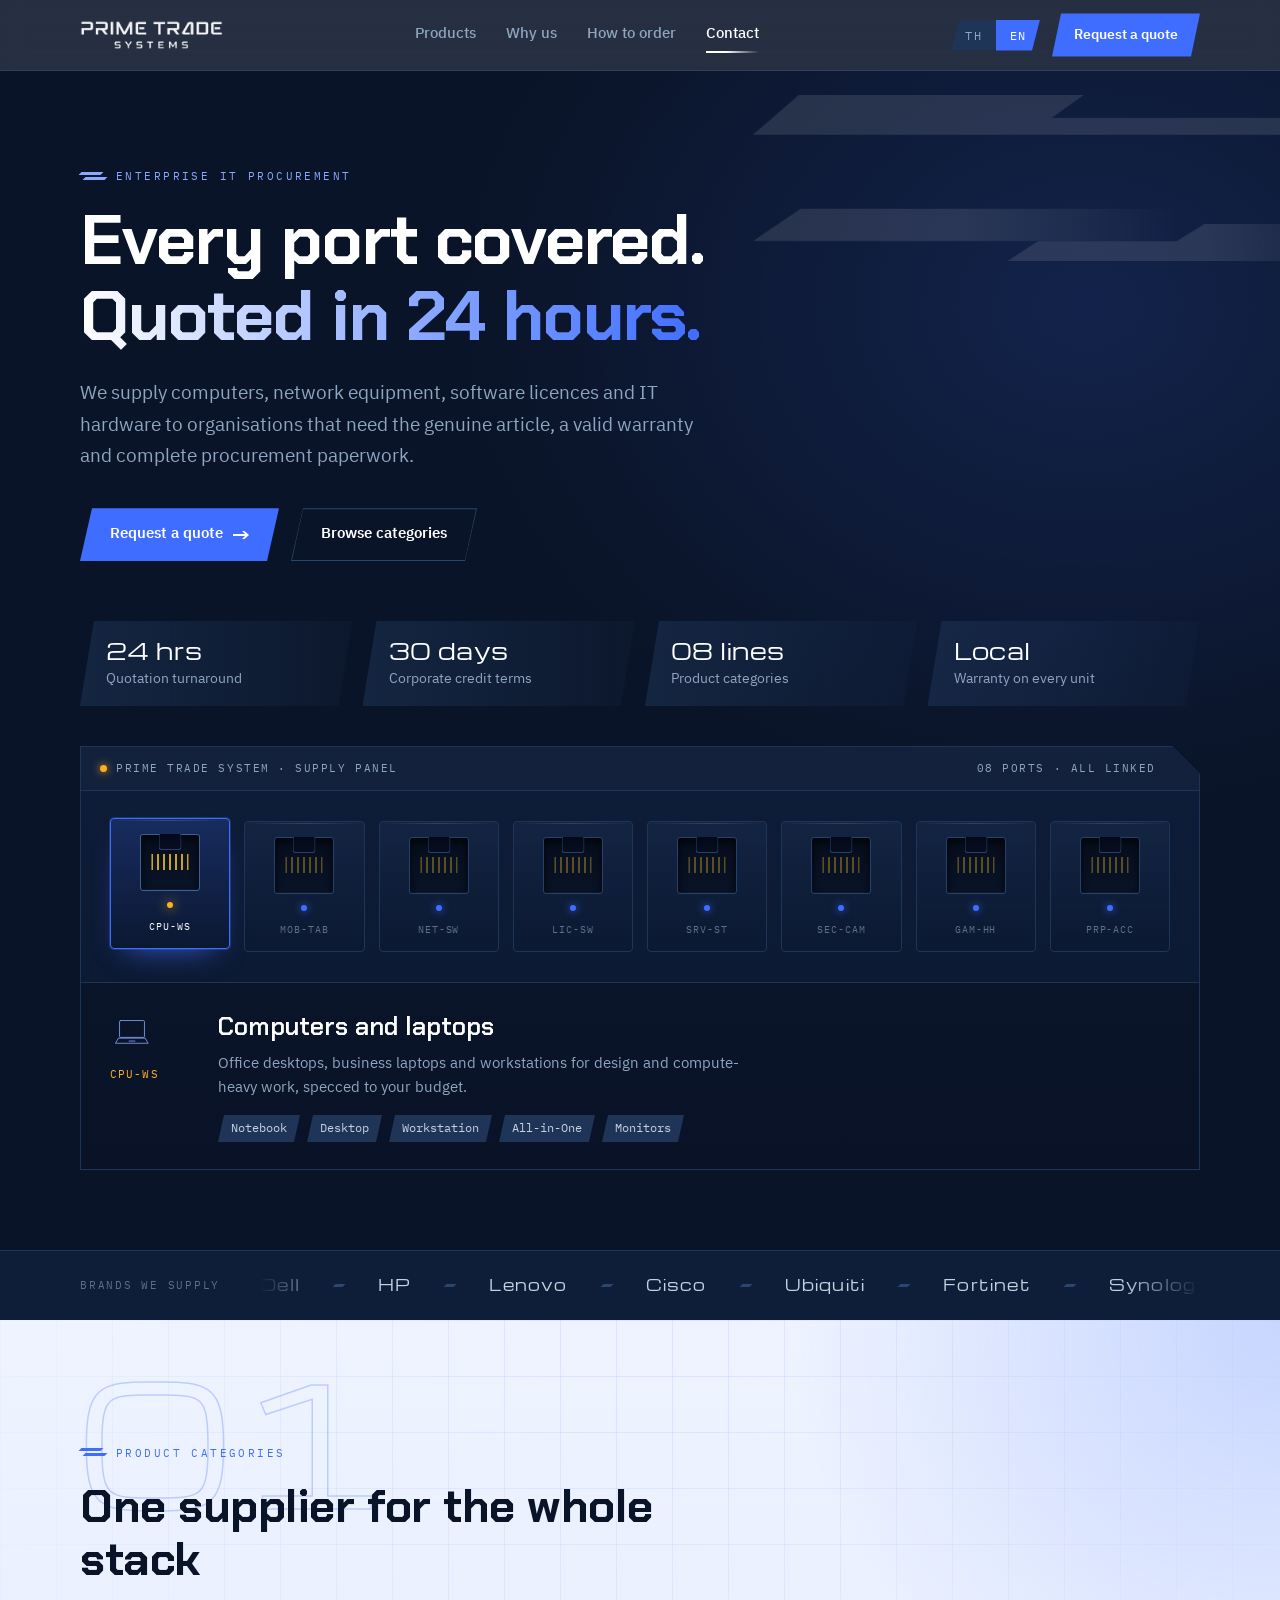
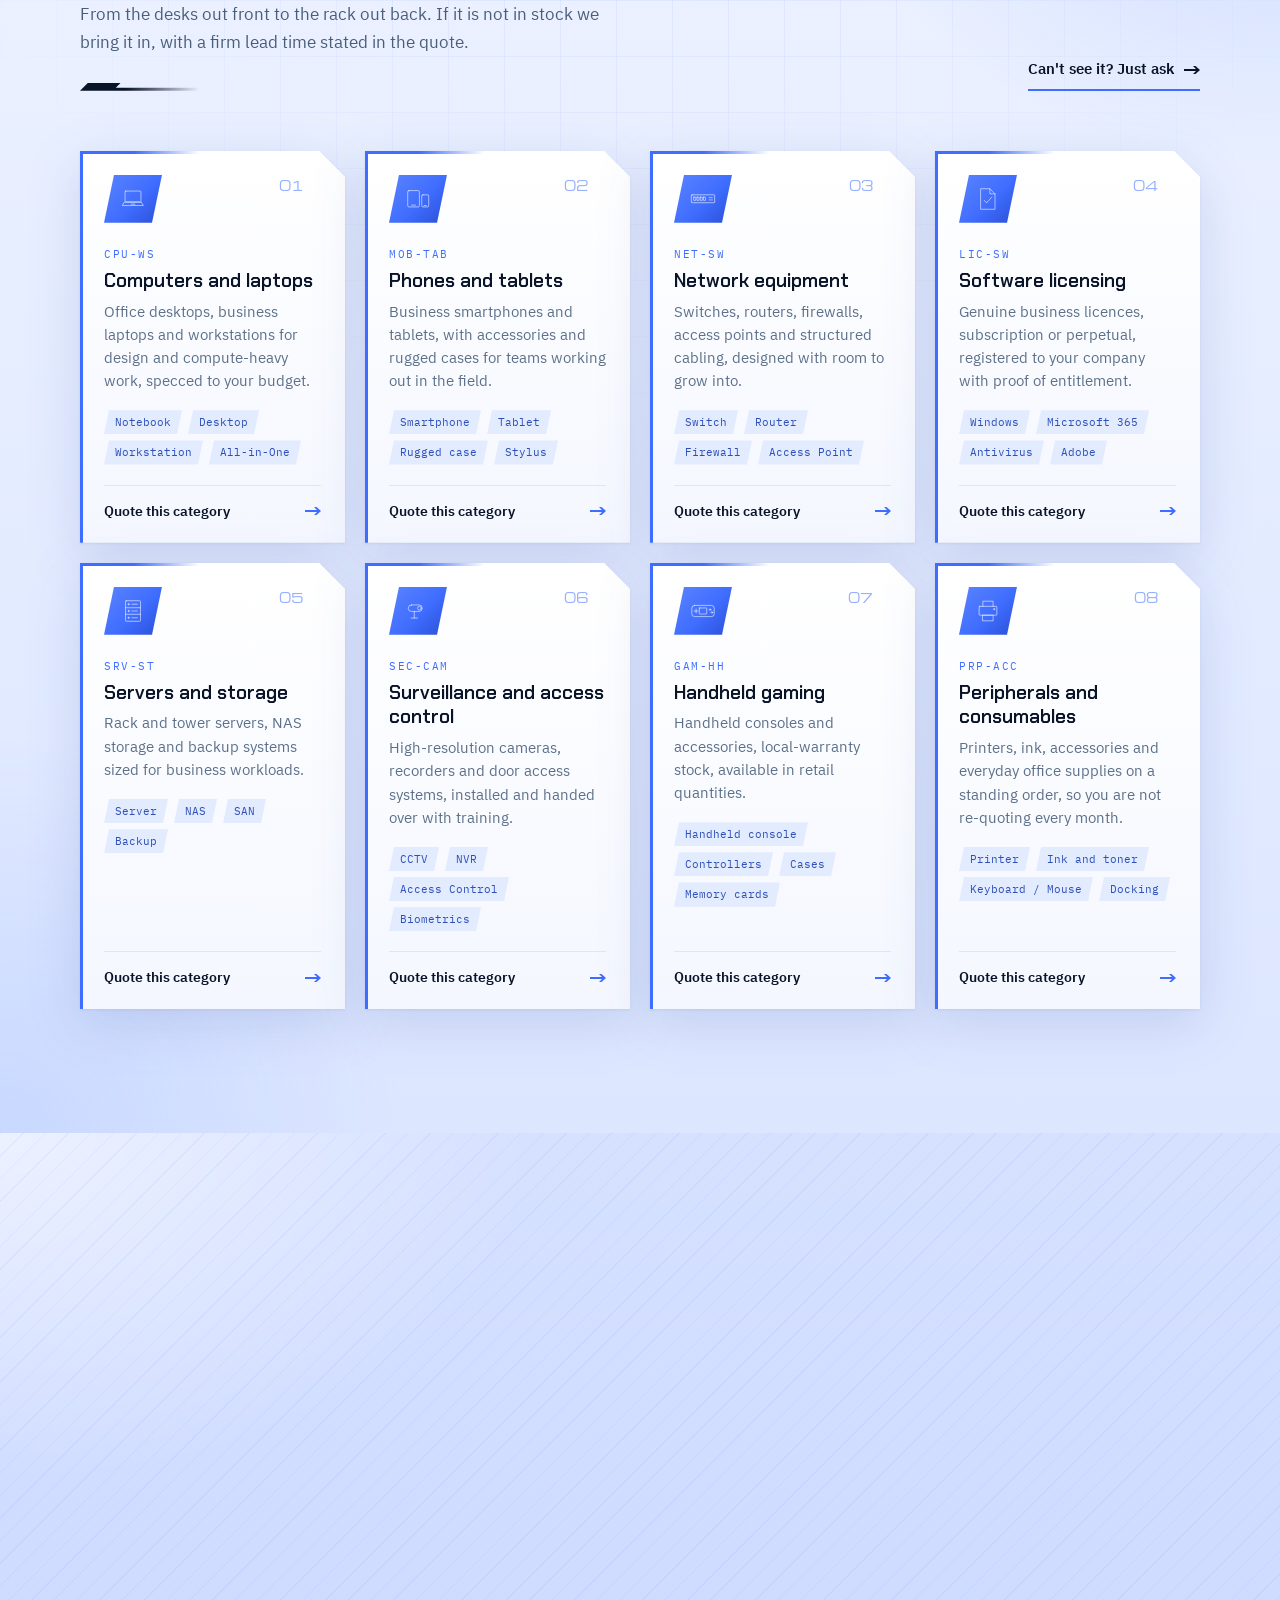
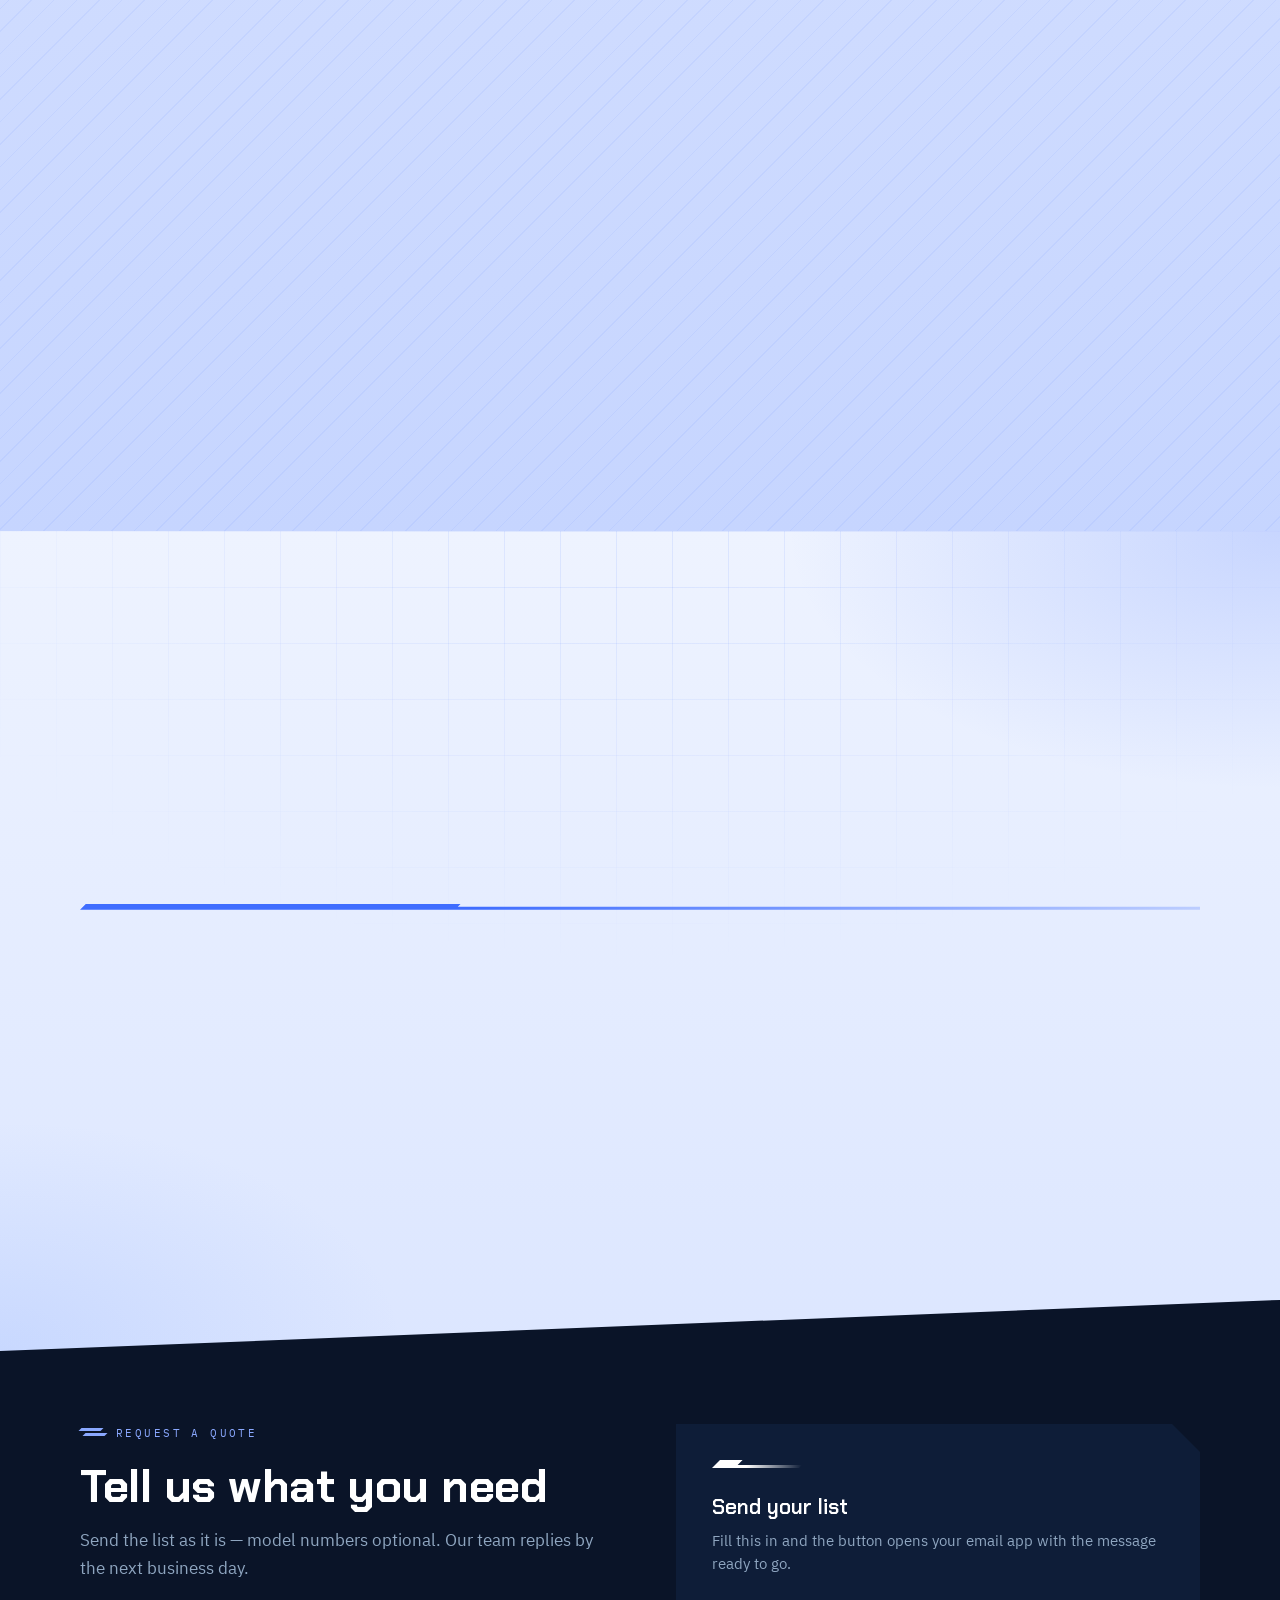
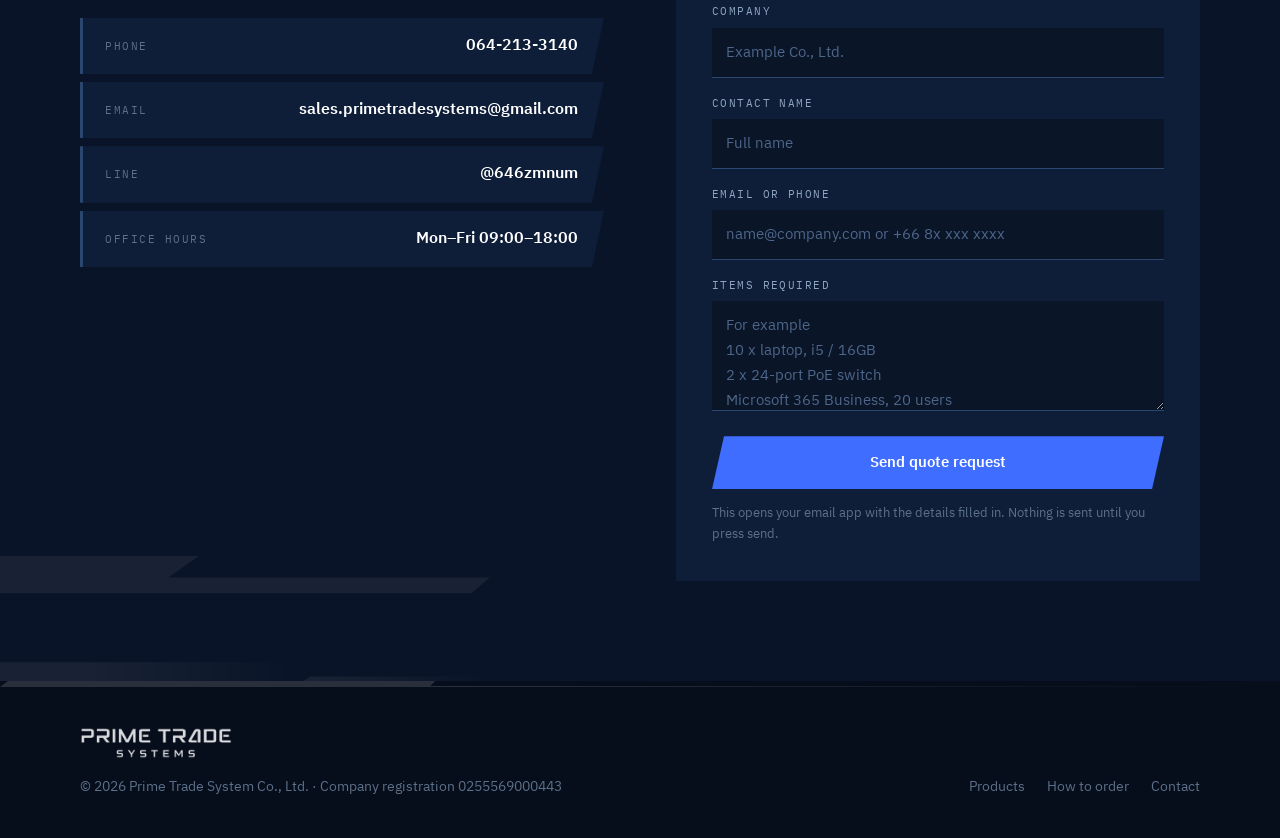
==== commit 18ab12a8: "Recolour light sections to a soft blue theme Swap the off-white backgrounds for light blue gradients" ====
--- a/index.html
+++ b/index.html
@@ -423,26 +423,27 @@
 .sec{position:relative;isolation:isolate;overflow:hidden;padding-block:clamp(72px,10vw,124px)}
 .sec--paper{
   background:
-    radial-gradient(ellipse 55% 45% at 100% 0%,rgba(63,109,255,.09),transparent 70%),
-    radial-gradient(ellipse 45% 40% at 0% 100%,rgba(63,109,255,.06),transparent 70%),
-    linear-gradient(180deg,#F8FAFD 0%,#EEF3F9 100%);
+    radial-gradient(ellipse 55% 45% at 100% 0%,rgba(63,109,255,.22),transparent 70%),
+    radial-gradient(ellipse 45% 40% at 0% 100%,rgba(120,160,255,.20),transparent 70%),
+    linear-gradient(180deg,#EEF3FF 0%,#DCE6FF 100%);
 }
 .sec--paper::before{ /* faint blueprint grid, fading out downwards */
   content:"";position:absolute;inset:0;z-index:-1;pointer-events:none;
   background-image:
-    linear-gradient(rgba(10,20,40,.05) 1px,transparent 1px),
-    linear-gradient(90deg,rgba(10,20,40,.05) 1px,transparent 1px);
+    linear-gradient(rgba(63,109,255,.10) 1px,transparent 1px),
+    linear-gradient(90deg,rgba(63,109,255,.10) 1px,transparent 1px);
   background-size:56px 56px;
   -webkit-mask-image:radial-gradient(ellipse 80% 70% at 50% 0%,#000 10%,transparent 75%);
           mask-image:radial-gradient(ellipse 80% 70% at 50% 0%,#000 10%,transparent 75%);
 }
 .sec--mist{
   background:
-    repeating-linear-gradient(135deg,rgba(10,20,40,.028) 0 1px,transparent 1px 16px),
-    linear-gradient(180deg,#E9EEF5,#E2E9F2);
+    repeating-linear-gradient(135deg,rgba(63,109,255,.07) 0 1px,transparent 1px 16px),
+    radial-gradient(ellipse 60% 50% at 0% 0%,rgba(255,255,255,.55),transparent 70%),
+    linear-gradient(180deg,#D6E1FF,#C6D5FF);
 }
 .sec--last{padding-bottom:clamp(110px,14vw,170px)}
-.sec__mark{position:absolute;z-index:-1;pointer-events:none;height:auto;opacity:.05}
+.sec__mark{position:absolute;z-index:-1;pointer-events:none;height:auto;opacity:.07}
 .sec__mark--r{right:clamp(-220px,-12vw,-80px);top:clamp(40px,6vw,90px);width:clamp(420px,50vw,760px)}
 .sec__mark--l{left:clamp(-240px,-14vw,-90px);bottom:clamp(90px,10vw,140px);width:clamp(380px,44vw,680px)}
 
@@ -451,10 +452,11 @@
 .sec__num{ /* big outlined section number behind the heading */
   position:absolute;left:-4px;top:-.55em;z-index:-1;pointer-events:none;user-select:none;
   font-family:var(--wide);font-size:clamp(88px,13vw,168px);line-height:1;letter-spacing:-.02em;
-  color:transparent;-webkit-text-stroke:1.5px rgba(10,20,40,.08);
+  color:transparent;-webkit-text-stroke:1.5px rgba(63,109,255,.28);
 }
 .sec__row{display:flex;justify-content:space-between;align-items:flex-end;gap:24px 40px;flex-wrap:wrap;margin-bottom:clamp(40px,5vw,60px)}
 .sec__row .sec__head{margin-bottom:0}
+.sec .lede{color:#4A5E7A}
 
 .more{display:inline-flex;align-items:center;gap:10px;font-weight:600;font-size:15px;color:var(--ink);text-decoration:none;padding-bottom:6px;border-bottom:2px solid var(--blue);transition:color .2s}
 .more:hover{color:var(--blue)}
@@ -468,7 +470,7 @@
 /* brand icon tile: navy parallelogram */
 .tile{
   display:grid;place-items:center;flex:none;width:58px;height:48px;
-  background:linear-gradient(135deg,#132A52,var(--navy));color:var(--blue-soft);
+  background:linear-gradient(135deg,#5B84FF,var(--blue) 55%,#2A4FD6);color:#fff;
   clip-path:polygon(10px 0,100% 0,calc(100% - 10px) 100%,0 100%);
   transition:background .3s,color .3s;
 }
@@ -476,12 +478,12 @@
 
 /* shadow lives on the wrapper so the clipped card keeps its depth */
 .pcard,.feat,.tl__card{
-  filter:drop-shadow(0 1px 1px rgba(10,20,40,.05)) drop-shadow(0 12px 24px rgba(10,20,40,.07));
+  filter:drop-shadow(0 1px 1px rgba(30,60,150,.08)) drop-shadow(0 14px 26px rgba(30,60,150,.14));
   transition:transform .35s var(--ease),filter .35s var(--ease);
 }
 .pcard:hover,.feat:hover,.tl__step:hover .tl__card{
   transform:translateY(-6px);
-  filter:drop-shadow(0 2px 2px rgba(10,20,40,.06)) drop-shadow(0 22px 34px rgba(10,20,40,.13));
+  filter:drop-shadow(0 2px 2px rgba(30,60,150,.10)) drop-shadow(0 22px 36px rgba(30,60,150,.24));
 }
 
 /* products */
@@ -490,32 +492,33 @@
 @media(max-width:560px){.pgrid{grid-template-columns:1fr}}
 .pcard__in{
   position:relative;height:100%;display:flex;flex-direction:column;
-  background:#fff;padding:24px 24px 20px;
+  background:linear-gradient(180deg,#FFFFFF 0%,#F4F7FF 100%);padding:24px 24px 20px;box-shadow:inset 3px 0 0 var(--blue);
   clip-path:polygon(0 0,calc(100% - 26px) 0,100% 26px,100% 100%,0 100%);
 }
 .pcard__in::before{ /* blue streak that grows along the top on hover */
   content:"";position:absolute;left:0;top:0;height:3px;width:100%;
   background:linear-gradient(90deg,var(--blue),var(--blue) 45%,rgba(63,109,255,0));
-  transform:scaleX(.22);transform-origin:left;transition:transform .5s var(--ease);
+  transform:scaleX(.45);transform-origin:left;transition:transform .5s var(--ease);
 }
 .pcard:hover .pcard__in::before{transform:scaleX(1)}
-.pcard:hover .tile,.feat:hover .tile{background:linear-gradient(135deg,var(--blue),#2A4FD6);color:#fff}
+.pcard:hover .tile,.feat:hover .tile{background:linear-gradient(135deg,#132A52,var(--navy));color:var(--blue-soft)}
 .pcard__top{display:flex;justify-content:space-between;align-items:flex-start;margin-bottom:22px}
-.pcard__n{font-family:var(--wide);font-size:13px;color:rgba(10,20,40,.28);padding-right:18px}
+.pcard__n{font-family:var(--wide);font-size:13px;color:rgba(63,109,255,.55);padding-right:18px}
 .pcard__sku{font-family:var(--mono);font-size:11px;letter-spacing:.14em;color:var(--blue);margin-bottom:6px}
 .pcard__t{font-family:var(--display);font-weight:600;font-size:19px;line-height:1.3;margin-bottom:8px}
 .pcard__d{color:var(--muted);font-size:14.5px;line-height:1.6}
 .pcard__tags{display:flex;flex-wrap:wrap;gap:6px;list-style:none;margin:16px 0 20px}
 .pcard__tags li{
-  font-family:var(--mono);font-size:11px;color:#3A5070;background:var(--paper-2);
+  font-family:var(--mono);font-size:11px;color:#2C4FB8;background:#E3EBFF;
   padding:3px 11px;clip-path:polygon(5px 0,100% 0,calc(100% - 5px) 100%,0 100%);
 }
 .pcard__go{
   margin-top:auto;display:flex;align-items:center;justify-content:space-between;gap:10px;
-  padding-top:14px;border-top:1px solid var(--rule);
+  padding-top:14px;border-top:1px solid #DCE6FF;
   font-weight:600;font-size:14px;color:var(--ink);text-decoration:none;transition:color .2s;
 }
 .pcard__go:hover{color:var(--blue)}
+.pcard__go .arw{color:var(--blue)}
 
 /* why: navy promise card + staggered feature cards */
 .why{display:grid;grid-template-columns:minmax(0,5fr) minmax(0,7fr);gap:clamp(32px,5vw,64px);align-items:start}
@@ -550,12 +553,12 @@
 @media(min-width:981px){.feats>:nth-child(even){margin-top:44px}}
 @media(max-width:560px){.feats{grid-template-columns:1fr}}
 .feat__in{
-  position:relative;height:100%;background:#fff;padding:clamp(24px,2.8vw,30px);
+  position:relative;height:100%;background:linear-gradient(180deg,#FFFFFF 0%,#F4F7FF 100%);padding:clamp(24px,2.8vw,30px);box-shadow:inset 0 3px 0 var(--blue);
   clip-path:polygon(0 0,calc(100% - 24px) 0,100% 24px,100% 100%,0 100%);
 }
 .feat__top{display:flex;align-items:center;gap:14px;margin-bottom:18px}
 .feat__k{font-family:var(--mono);font-size:11px;letter-spacing:.14em;text-transform:uppercase;color:var(--blue)}
-.feat__k b{font-family:var(--wide);font-weight:400;color:rgba(10,20,40,.3);margin-right:8px;letter-spacing:0}
+.feat__k b{font-family:var(--wide);font-weight:400;color:rgba(63,109,255,.55);margin-right:8px;letter-spacing:0}
 .feat__t{font-family:var(--display);font-weight:600;font-size:19px;line-height:1.35;margin-bottom:8px}
 .feat__d{color:var(--muted);font-size:15px}
 
@@ -563,7 +566,7 @@
 .tl{list-style:none;display:grid;grid-template-columns:repeat(4,minmax(0,1fr));gap:22px;position:relative}
 .tl::before{
   content:"";position:absolute;left:0;right:0;top:23px;height:6px;
-  background:linear-gradient(90deg,var(--ink),var(--ink) 35%,rgba(10,20,40,.14) 100%);
+  background:linear-gradient(90deg,var(--blue),var(--blue) 35%,rgba(63,109,255,.25) 100%);
   clip-path:polygon(0 100%,6px 0,34% 0,calc(34% - 3px) 3px,100% 3px,100% 100%);
 }
 .tl__step{position:relative;display:flex;flex-direction:column}
@@ -575,7 +578,7 @@
 .tl__step:last-child .tl__badge{background:var(--blue)}
 .tl__card{flex:1}
 .tl__in{
-  height:100%;background:#fff;padding:22px 22px 24px;
+  height:100%;background:linear-gradient(180deg,#FFFFFF 0%,#F4F7FF 100%);padding:22px 22px 24px;box-shadow:inset 0 3px 0 var(--blue);
   clip-path:polygon(0 0,calc(100% - 20px) 0,100% 20px,100% 100%,0 100%);
 }
 .tl__k{display:block;font-family:var(--mono);font-size:11px;letter-spacing:.14em;text-transform:uppercase;color:var(--blue);margin-bottom:10px}
@@ -583,7 +586,7 @@
 .tl__d{color:var(--muted);font-size:14.5px}
 @media(max-width:900px){
   .tl{grid-template-columns:1fr;gap:18px}
-  .tl::before{left:37px;right:auto;top:0;bottom:0;width:4px;height:auto;clip-path:none;background:linear-gradient(180deg,var(--ink),rgba(10,20,40,.12))}
+  .tl::before{left:37px;right:auto;top:0;bottom:0;width:4px;height:auto;clip-path:none;background:linear-gradient(180deg,var(--blue),rgba(63,109,255,.2))}
   .tl__step{display:grid;grid-template-columns:78px minmax(0,1fr);gap:16px;align-items:start}
   .tl__badge{margin-bottom:0}
 }
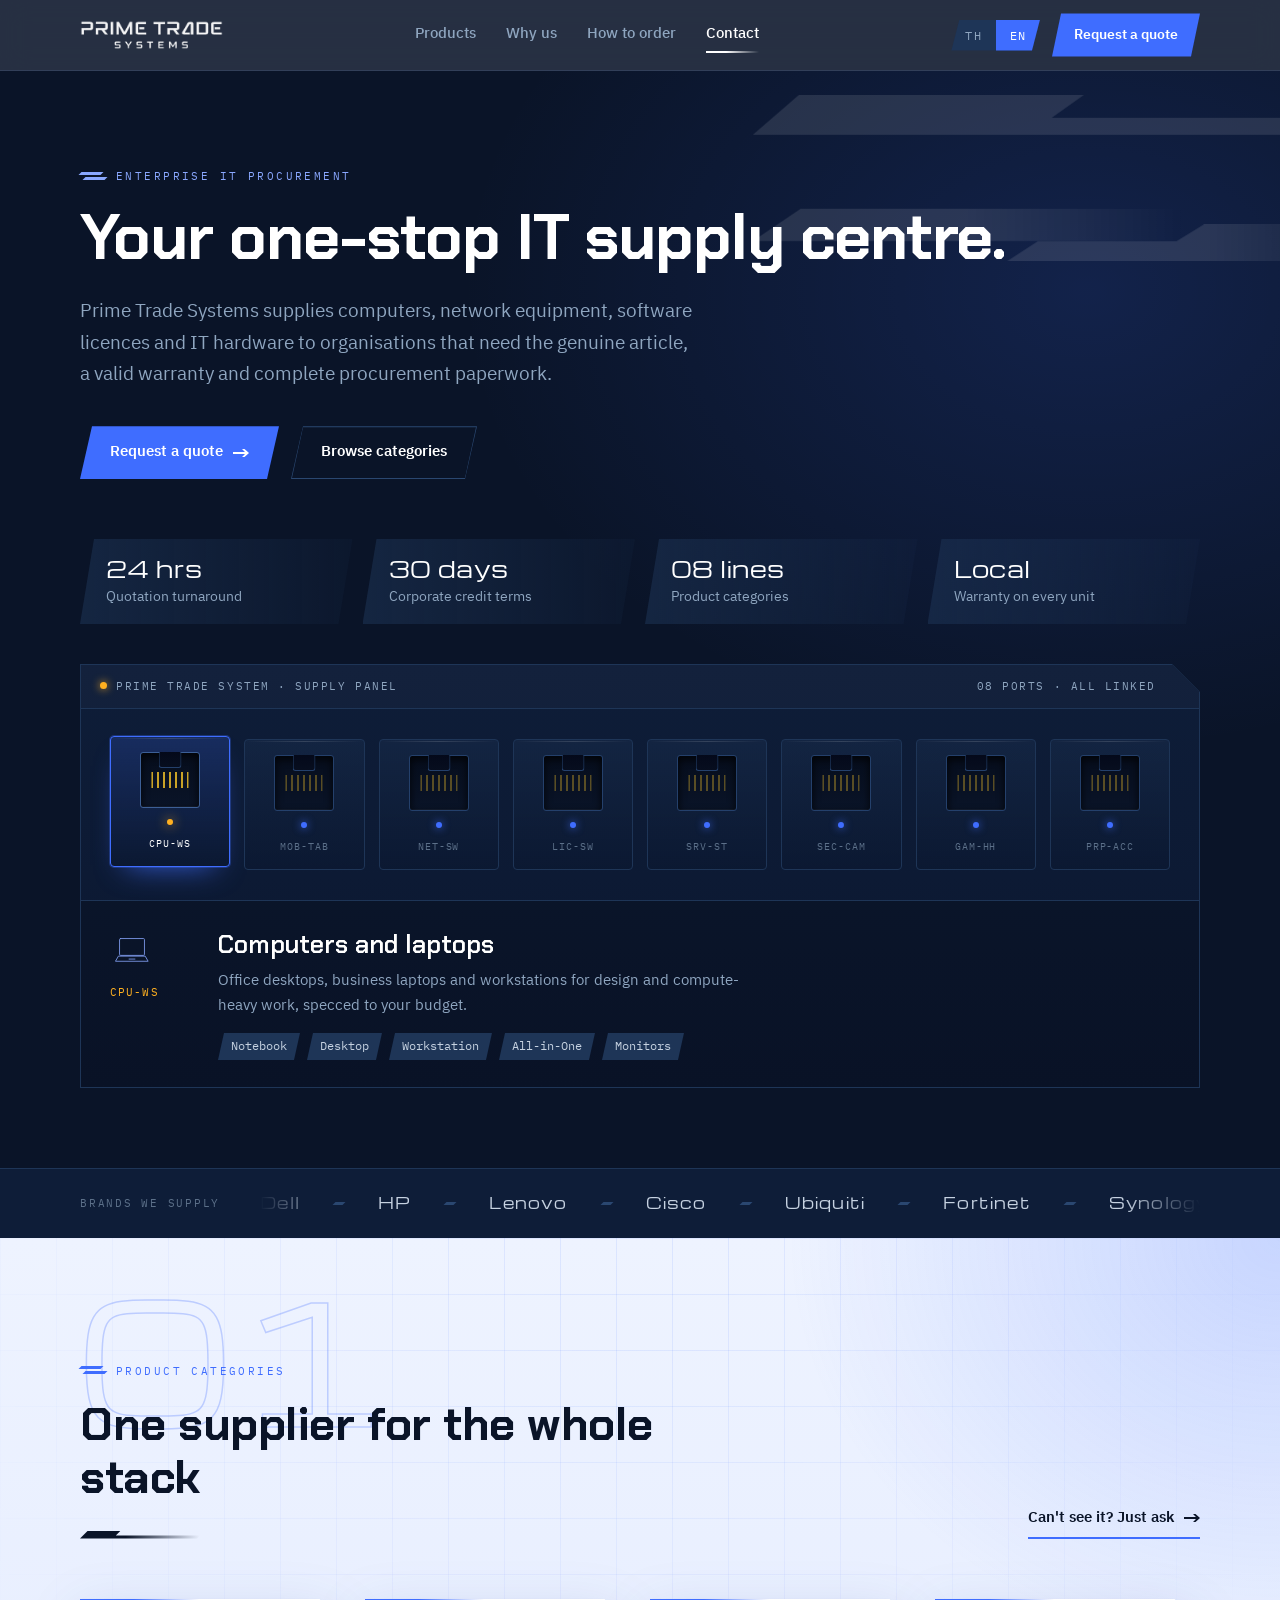
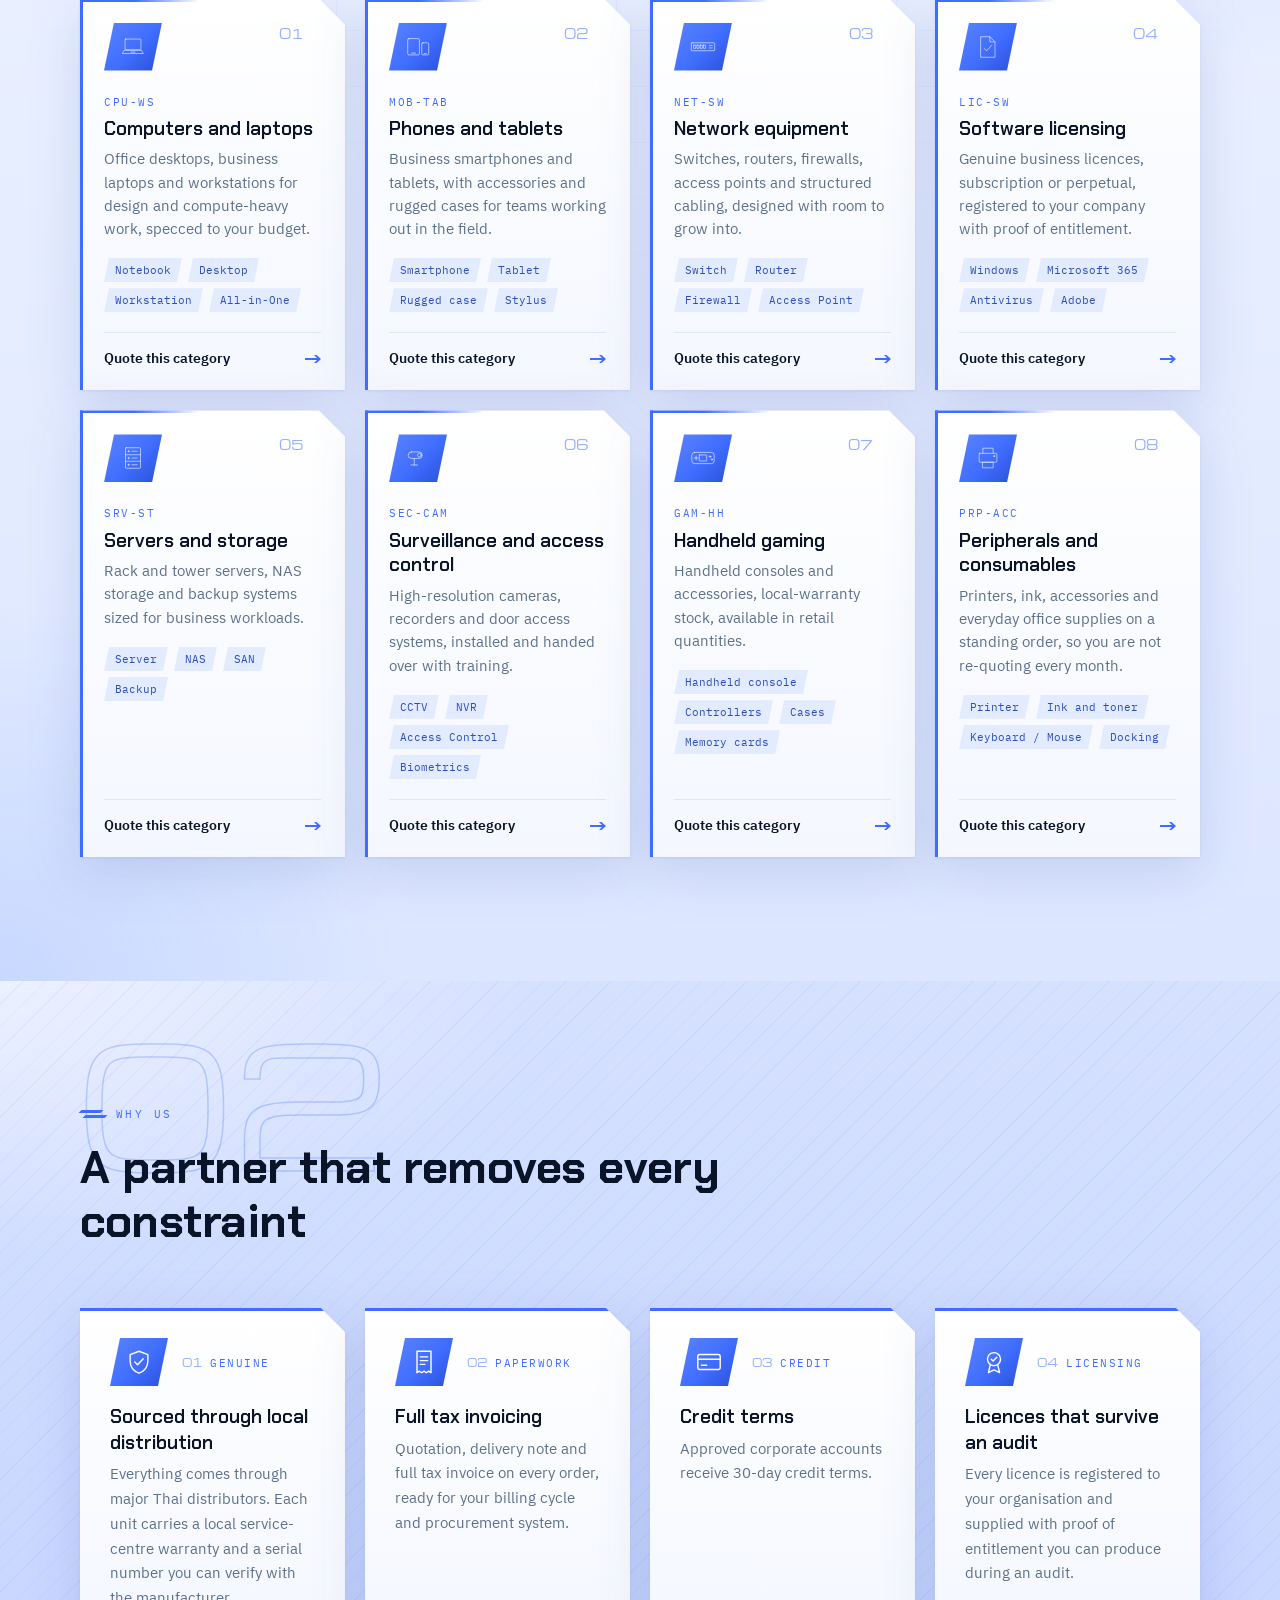
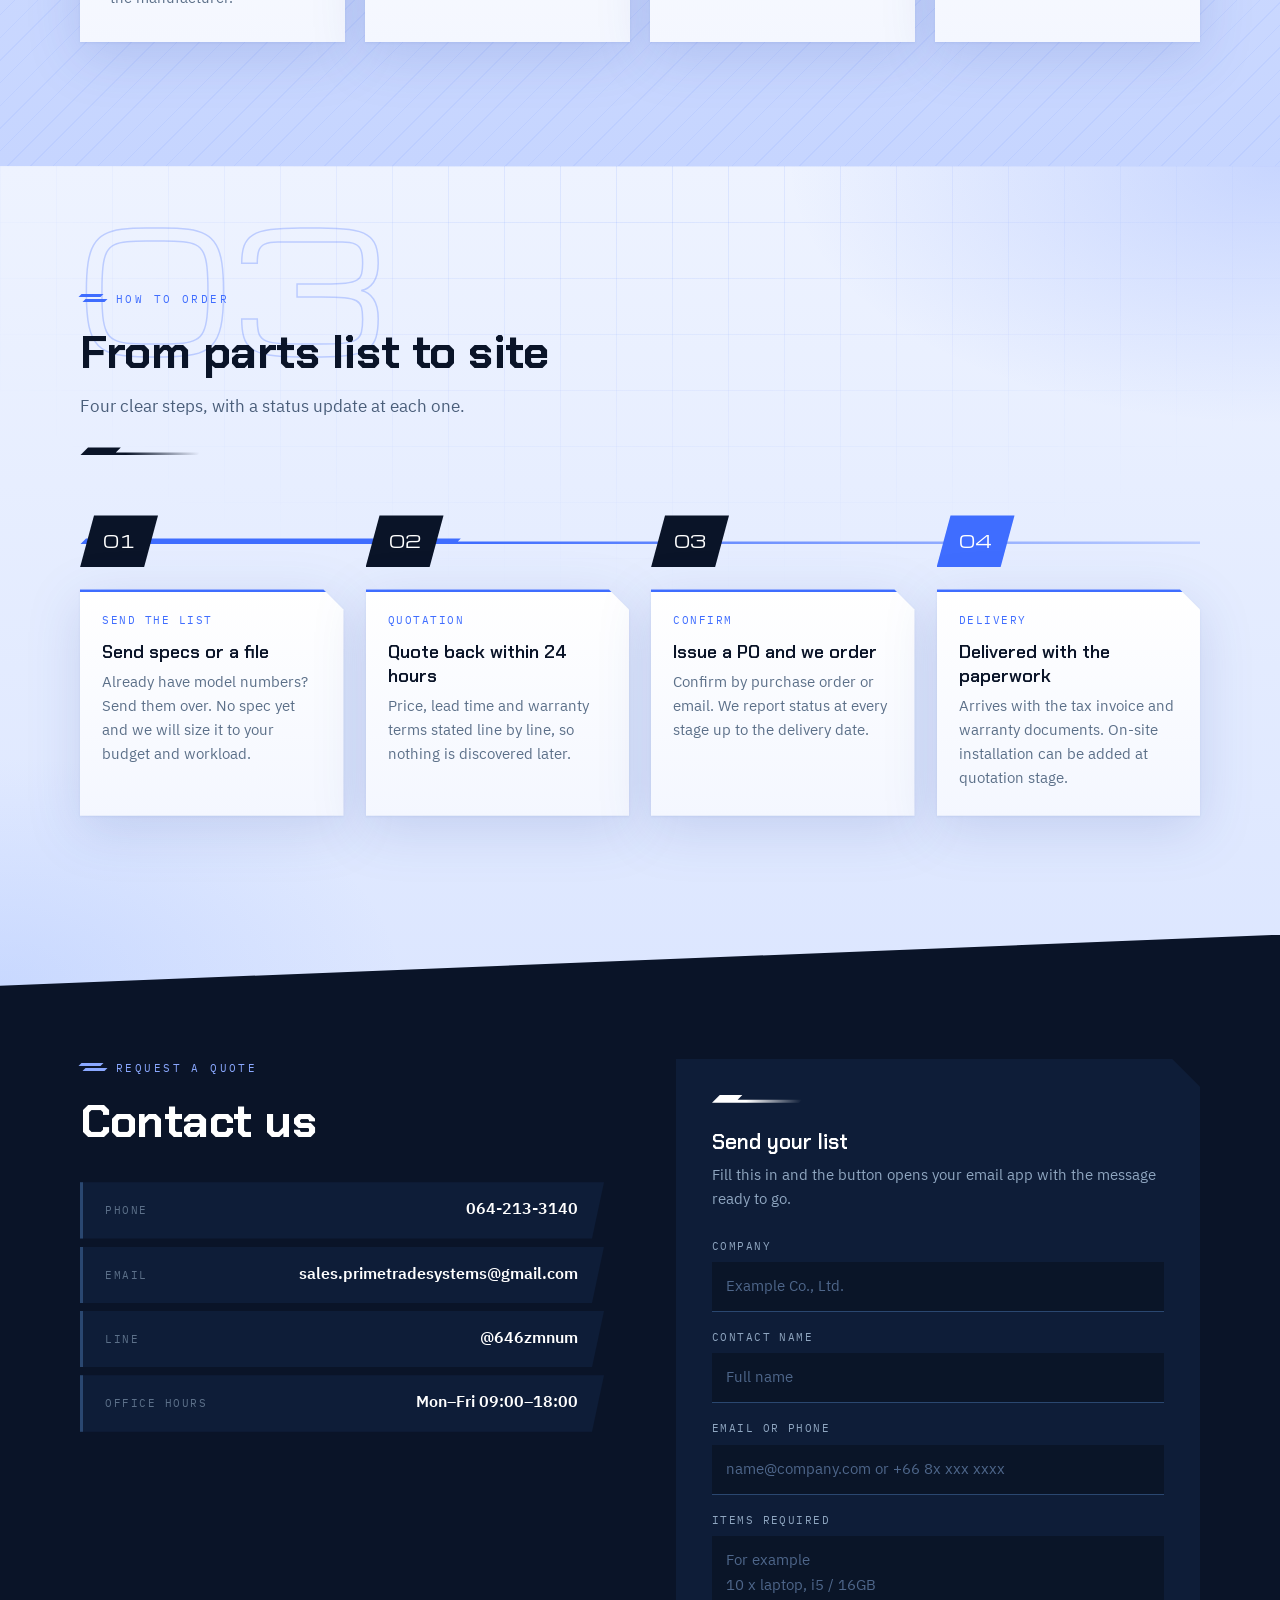
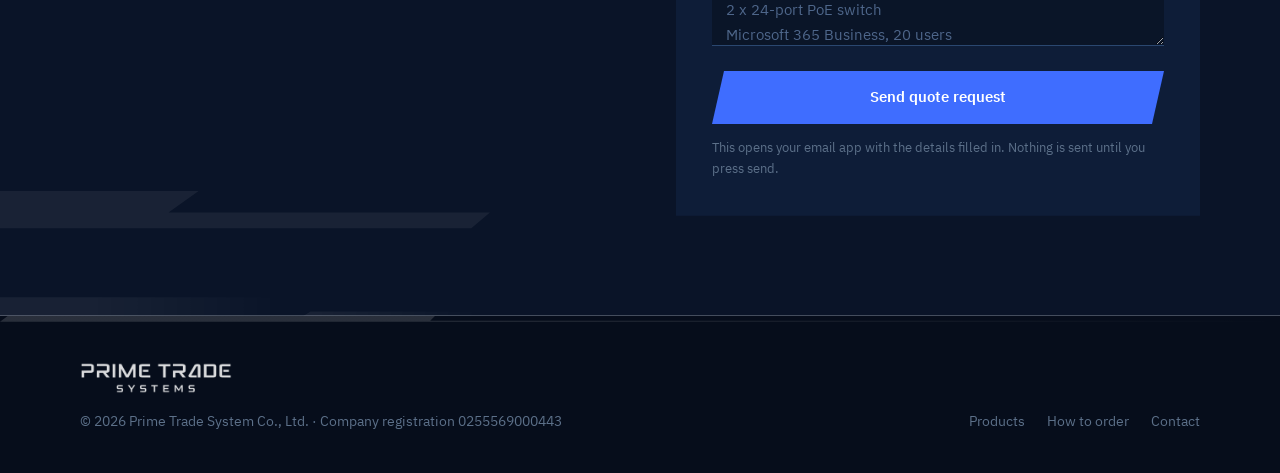
==== commit 0e89d860: "Update copy: one-stop IT headline, drop promise card, simplify credit card Hero headline becomes 'ศู" ====
--- a/index.html
+++ b/index.html
@@ -254,8 +254,9 @@
 @keyframes streakIn{to{transform:none;opacity:1}}
 
 .hero__in{position:relative;z-index:1}
-.hero__head{max-width:800px}
-.hero h1{font-family:var(--display);font-weight:700;font-size:clamp(36px,6.4vw,70px);line-height:1.08;letter-spacing:-.015em}
+.hero__head{max-width:1040px}
+.nowrap{white-space:nowrap}
+.hero h1{font-family:var(--display);font-weight:700;font-size:clamp(34px,5.4vw,64px);line-height:1.08;letter-spacing:-.015em}
 .hero h1 .hl{
   background:linear-gradient(90deg,#fff 0%,var(--blue-soft) 55%,var(--blue) 100%);
   -webkit-background-clip:text;background-clip:text;color:transparent;
@@ -520,37 +521,10 @@
 .pcard__go:hover{color:var(--blue)}
 .pcard__go .arw{color:var(--blue)}
 
-/* why: navy promise card + staggered feature cards */
-.why{display:grid;grid-template-columns:minmax(0,5fr) minmax(0,7fr);gap:clamp(32px,5vw,64px);align-items:start}
-@media(max-width:980px){.why{grid-template-columns:1fr}}
-.why .h2{font-size:clamp(28px,3.2vw,40px)}
-.promise{filter:drop-shadow(0 24px 40px rgba(10,20,40,.25))}
-.promise__in{
-  position:relative;overflow:hidden;color:#fff;
-  background:
-    radial-gradient(ellipse 80% 70% at 100% 0%,rgba(63,109,255,.35),transparent 65%),
-    linear-gradient(160deg,#132A52,var(--navy) 60%);
-  padding:clamp(28px,3.4vw,40px);
-  clip-path:polygon(0 0,calc(100% - 34px) 0,100% 34px,100% 100%,0 100%);
-}
-.promise__mark{position:absolute;right:-70px;bottom:-24px;width:360px;height:auto;opacity:.1;pointer-events:none}
-.promise__k{position:relative;font-family:var(--mono);font-size:11px;letter-spacing:.2em;text-transform:uppercase;color:var(--blue-soft)}
-.promise__n{position:relative;display:flex;align-items:baseline;gap:12px;margin-top:12px;line-height:1}
-.promise__n span{
-  font-family:var(--wide);font-size:clamp(64px,8vw,92px);letter-spacing:-.02em;
-  background:linear-gradient(90deg,#fff,var(--blue-soft));-webkit-background-clip:text;background-clip:text;color:transparent;
-}
-.promise__n small{font-family:var(--display);font-weight:600;font-size:clamp(20px,2.4vw,26px);color:var(--silver)}
-.promise__t{position:relative;font-family:var(--display);font-weight:600;font-size:19px;line-height:1.4;margin-top:16px;max-width:28ch}
-.promise__list{position:relative;list-style:none;margin:22px 0 28px;display:grid;gap:12px}
-.promise__list li{display:flex;align-items:center;gap:14px;color:var(--silver);font-size:15px}
-.promise__list li::before{
-  content:"";flex:none;width:16px;height:4px;margin-bottom:5px;
-  background:var(--blue-soft);transform:skewX(-45deg);box-shadow:6px 5px 0 0 rgba(138,168,255,.45);
-}
-
-.feats{display:grid;grid-template-columns:repeat(2,minmax(0,1fr));gap:20px}
-@media(min-width:981px){.feats>:nth-child(even){margin-top:44px}}
+/* why: feature cards */
+
+.feats{display:grid;grid-template-columns:repeat(4,minmax(0,1fr));gap:20px}
+@media(max-width:1080px){.feats{grid-template-columns:repeat(2,minmax(0,1fr))}}
 @media(max-width:560px){.feats{grid-template-columns:1fr}}
 .feat__in{
   position:relative;height:100%;background:linear-gradient(180deg,#FFFFFF 0%,#F4F7FF 100%);padding:clamp(24px,2.8vw,30px);box-shadow:inset 0 3px 0 var(--blue);
@@ -750,11 +724,6 @@
   </defs>
 
   <!-- logo mark: white (dark grounds) and navy (light grounds) -->
-  <symbol id="mk" viewBox="40 195 432 122">
-    <path fill="#fff" d="M47 228 77 202H262L241 217H465L452 228Z"/>
-    <path fill="url(#markFadeA)" d="M47 297 78 276H330V297Z"/>
-    <path fill="url(#markFadeB)" d="M212 310 232 297H322L340 286H468V310Z"/>
-  </symbol>
   <symbol id="mk-ink" viewBox="40 195 432 122">
     <path fill="#0A1428" d="M47 228 77 202H262L241 217H465L452 228Z"/>
     <path fill="url(#inkFadeA)" d="M47 297 78 276H330V297Z"/>
@@ -826,11 +795,10 @@
     <div class="hero__head">
       <p class="eyebrow eyebrow--light rise" data-en="Enterprise IT procurement">จัดหาอุปกรณ์ไอทีสำหรับองค์กร</p>
       <h1 class="rise">
-        <span data-en="Every port covered.">ของแท้ ครบทุกพอร์ต</span><br>
-        <span class="hl" data-en="Quoted in 24 hours.">เสนอราคาใน 24 ชั่วโมง</span>
+        <span data-en="Your one-stop IT supply centre.">ศูนย์รวมอุปกรณ์ไอที<span class="nowrap">ครบวงจร</span></span>
       </h1>
-      <p class="hero__sub rise" data-en="We supply computers, network equipment, software licences and IT hardware to organisations that need the genuine article, a valid warranty and complete procurement paperwork.">
-        เราจัดหาคอมพิวเตอร์ อุปกรณ์เครือข่าย ไลเซนส์ซอฟต์แวร์ และอุปกรณ์ไอทีทุกประเภท
+      <p class="hero__sub rise" data-en="Prime Trade Systems supplies computers, network equipment, software licences and IT hardware to organisations that need the genuine article, a valid warranty and complete procurement paperwork.">
+        Prime Trade Systems จัดหาคอมพิวเตอร์ อุปกรณ์เครือข่าย ไลเซนส์ซอฟต์แวร์ และอุปกรณ์ไอทีทุกประเภท
         ให้องค์กรที่ต้องการของแท้ มีใบรับประกัน และเอกสารจัดซื้อที่ครบถ้วน
       </p>
       <div class="hero__cta rise">
@@ -892,10 +860,6 @@
         <span class="sec__num" aria-hidden="true">01</span>
         <p class="eyebrow" data-en="Product categories">หมวดสินค้า</p>
         <h2 class="h2" data-en="One supplier for the whole stack">สั่งจากที่เดียว จบทั้งระบบ</h2>
-        <p class="lede" data-en="From the desks out front to the rack out back. If it is not in stock we bring it in, with a firm lead time stated in the quote.">
-          ตั้งแต่เครื่องหน้าบ้านไปจนถึงตู้แร็คหลังบ้าน ถ้าไม่มีในสต็อก เราสั่งเข้ามาให้
-          พร้อมแจ้งระยะเวลาส่งมอบที่ชัดเจนตั้งแต่ตอนเสนอราคา
-        </p>
         <span class="streak" aria-hidden="true"></span>
       </div>
       <a class="more obs" href="#quote">
@@ -909,32 +873,12 @@
 
 <!-- ============ WHY ============ -->
 <section class="sec sec--mist" id="why">
-  <div class="shell why">
-    <div>
-      <div class="sec__head obs">
+  <div class="shell">
+    <div class="sec__head obs">
         <span class="sec__num" aria-hidden="true">02</span>
         <p class="eyebrow" data-en="Why us">ทำไมต้องเรา</p>
-        <h2 class="h2" data-en="Procurement without the friction">ฝ่ายจัดซื้อทำงานง่ายขึ้น</h2>
-        <p class="lede" data-en="Buying IT rarely goes wrong on price. It goes wrong on paperwork, warranty cover and hardware that does not match the spec. We built our process around those three.">
-          ปัญหาของการซื้ออุปกรณ์ไอทีมักไม่ใช่ราคา แต่เป็นเอกสาร การรับประกัน และของที่ไม่ตรงสเปก
-          เราออกแบบการทำงานมาเพื่อตัดสามเรื่องนี้ออกไป
-        </p>
+        <h2 class="h2" data-en="A partner that removes every constraint">พาร์ทเนอร์ที่ช่วยปลดล็อก<span class="nowrap">ทุกข้อจำกัด</span></h2>
       </div>
-      <div class="promise obs">
-        <div class="promise__in">
-          <svg class="promise__mark" viewBox="40 195 432 122" aria-hidden="true" focusable="false"><use href="#mk"></use></svg>
-          <p class="promise__k" data-en="Our promise">คำมั่นของเรา</p>
-          <p class="promise__n"><span>24</span><small data-en="hours">ชั่วโมง</small></p>
-          <p class="promise__t" data-en="From the list you send to a line-by-line quotation">จากรายการที่ส่งมา ถึงใบเสนอราคาที่แจกแจงครบทุกรายการ</p>
-          <ul class="promise__list">
-            <li data-en="Genuine stock, local warranty">ของแท้ ประกันศูนย์ไทย</li>
-            <li data-en="Full tax invoice on every order">ใบกำกับภาษีเต็มรูปทุกออเดอร์</li>
-            <li data-en="Purchase orders accepted · 30-day credit">รับ PO · เครดิตเทอม 30 วัน</li>
-          </ul>
-          <a class="btn btn--primary btn--sm" href="#quote" data-en="Request a quote">ขอใบเสนอราคา</a>
-        </div>
-      </div>
-    </div>
 
     <div class="feats stag">
       <article class="feat"><div class="feat__in">
@@ -958,8 +902,8 @@
           <span class="tile"><svg aria-hidden="true" focusable="false"><use href="#i-cred"></use></svg></span>
           <p class="feat__k"><b>03</b><span data-en="Credit">เครดิต</span></p>
         </div>
-        <h3 class="feat__t" data-en="Purchase orders and credit terms">รองรับ PO และเครดิตเทอม</h3>
-        <p class="feat__d" data-en="Order against a purchase order. Approved corporate accounts receive 30-day credit terms.">สั่งซื้อด้วยใบสั่งซื้อได้ ลูกค้าองค์กรที่ผ่านการอนุมัติรับเครดิตเทอม 30 วัน</p>
+        <h3 class="feat__t" data-en="Credit terms">เครดิตเทอม</h3>
+        <p class="feat__d" data-en="Approved corporate accounts receive 30-day credit terms.">ลูกค้าองค์กรที่ผ่านการอนุมัติรับเครดิตเทอม 30 วัน</p>
       </div></article>
       <article class="feat"><div class="feat__in">
         <div class="feat__top">
@@ -980,7 +924,7 @@
     <div class="sec__head obs">
       <span class="sec__num" aria-hidden="true">03</span>
       <p class="eyebrow" data-en="How to order">ขั้นตอนสั่งซื้อ</p>
-      <h2 class="h2" data-en="From parts list to site">จากรายการสินค้าถึงหน้างาน</h2>
+      <h2 class="h2" data-en="From parts list to site">จากรายการสินค้าถึง<span class="nowrap">หน้างาน</span></h2>
       <p class="lede" data-en="Four clear steps, with a status update at each one.">สี่ขั้นตอนที่ชัดเจน พร้อมแจ้งสถานะให้ทราบทุกขั้น</p>
       <span class="streak" aria-hidden="true"></span>
     </div>
@@ -1031,10 +975,7 @@
   <div class="shell quote__grid">
     <div class="obs">
       <p class="eyebrow eyebrow--light" data-en="Request a quote">ขอใบเสนอราคา</p>
-      <h2 class="h2" data-en="Tell us what you need">บอกมาว่าต้องการอะไร</h2>
-      <p class="lede" data-en="Send the list as it is — model numbers optional. Our team replies by the next business day.">
-        ส่งรายการมาได้เลย ไม่ต้องมีเลขรุ่นครบก็ได้ ทีมงานจะติดต่อกลับภายในวันทำการถัดไป
-      </p>
+      <h2 class="h2" data-en="Contact us">ติดต่อเรา</h2>
 
       <div class="contact">
         <div class="contact__row">
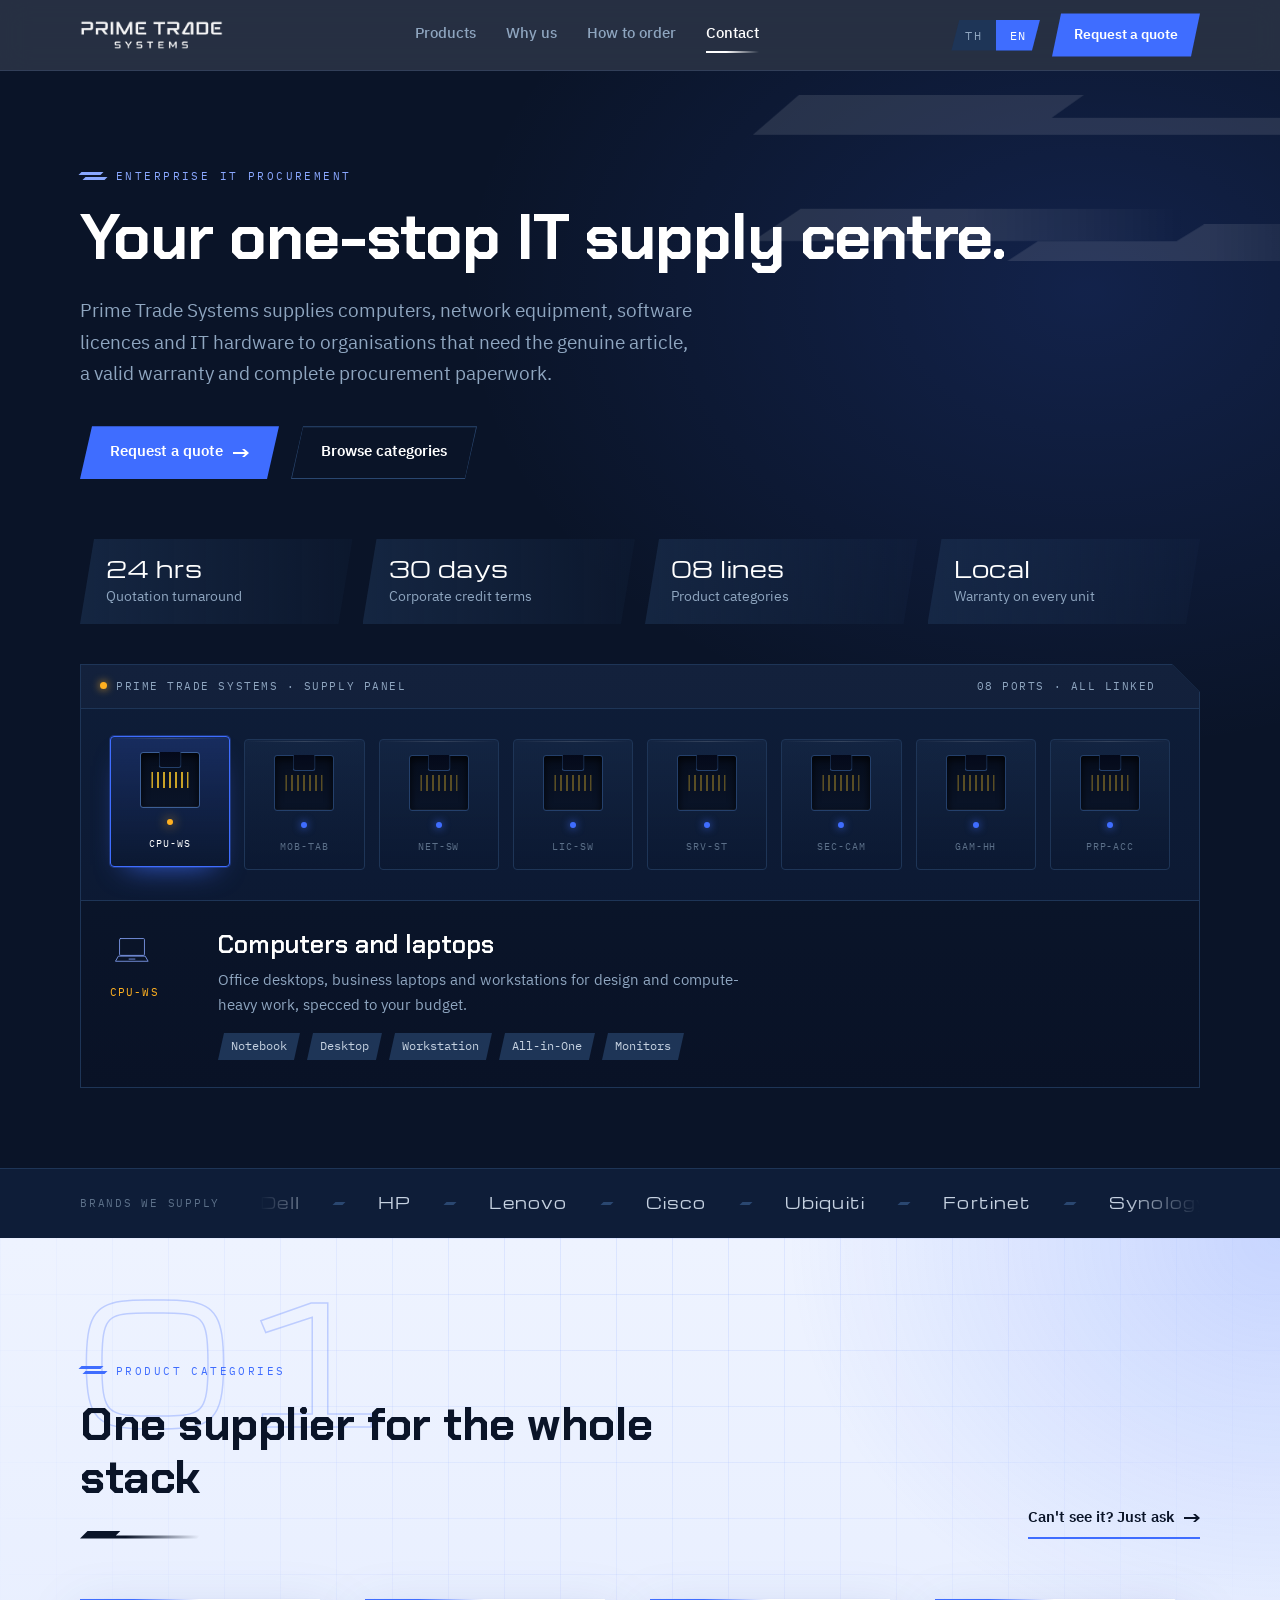
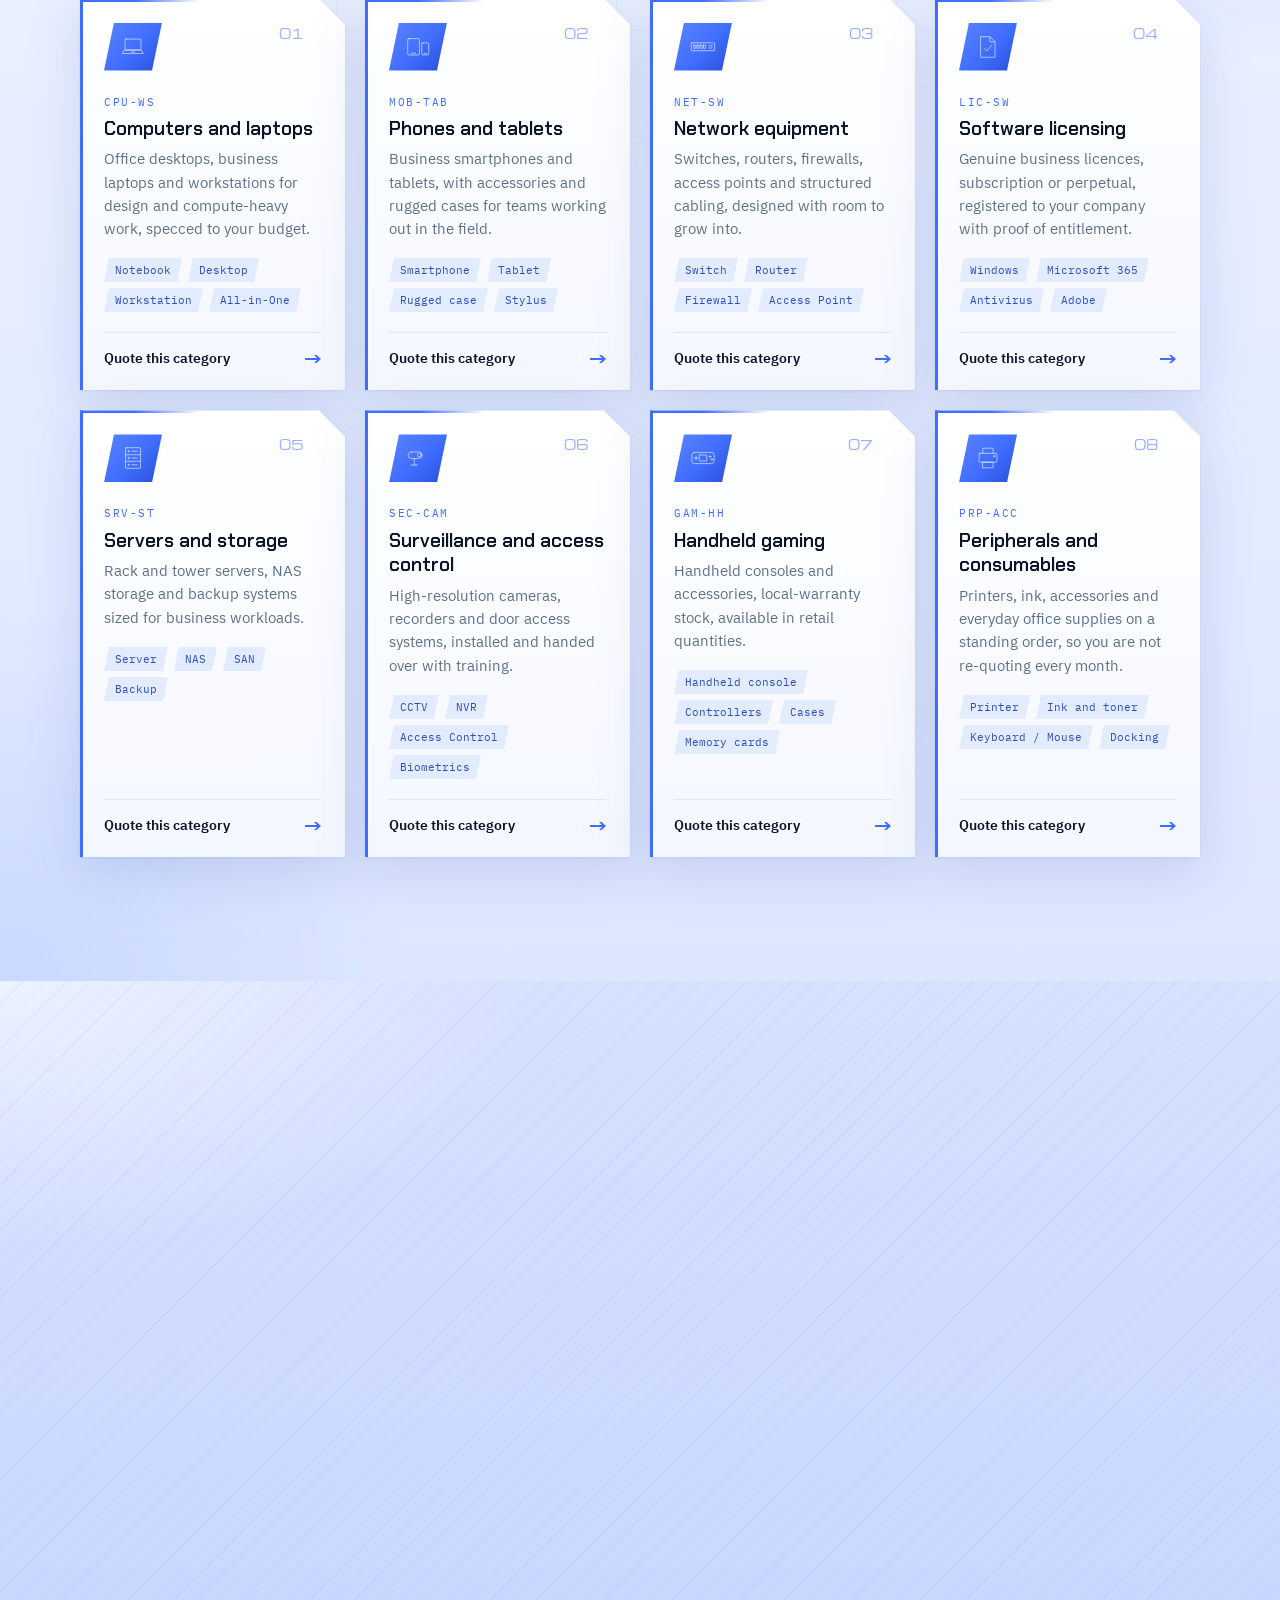
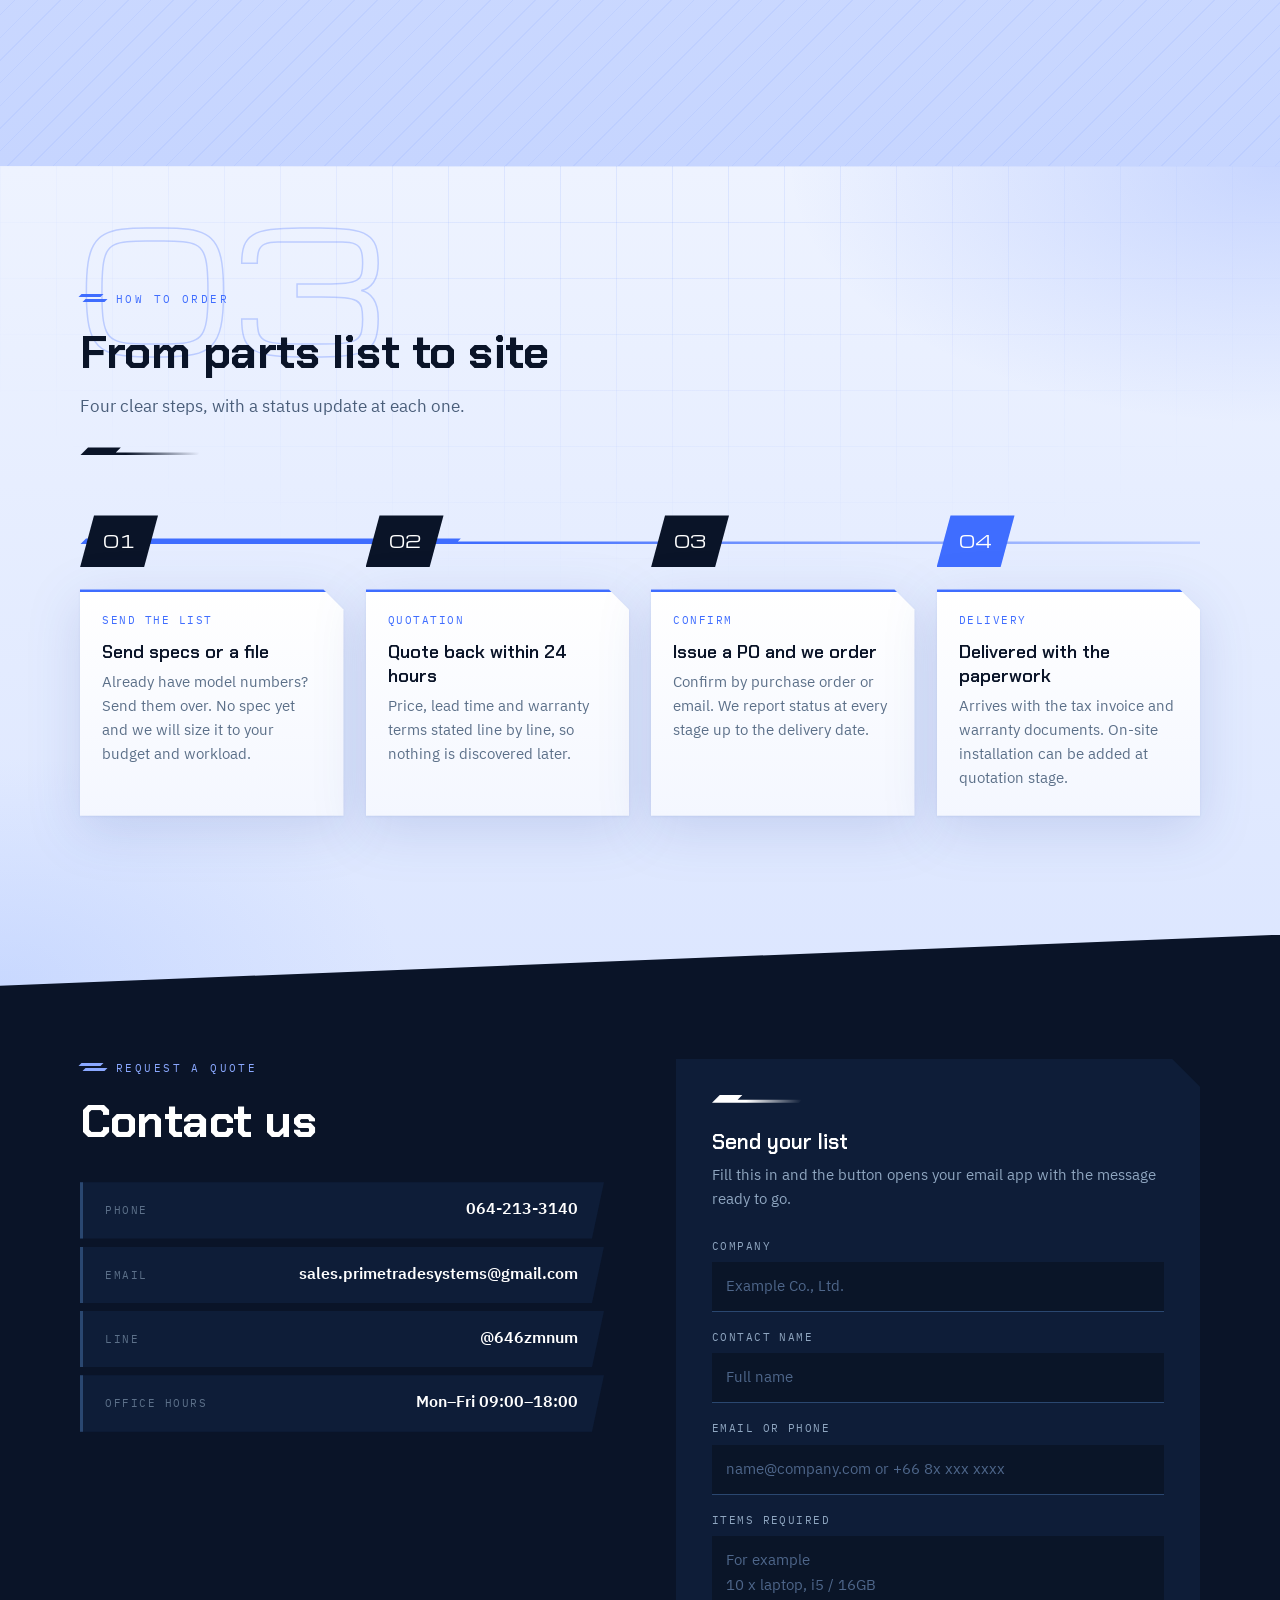
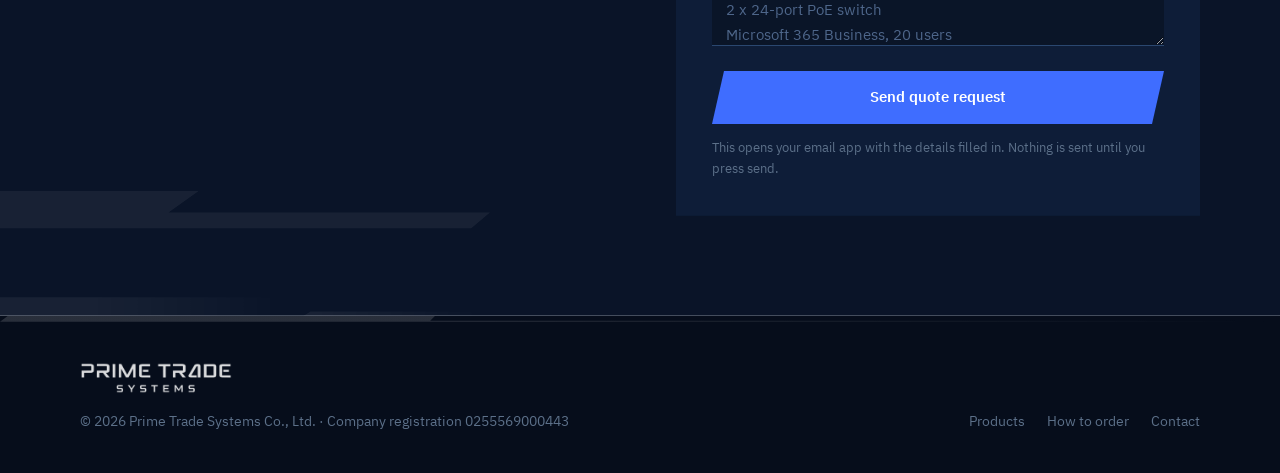
==== commit e45b964a: "Spell the brand Prime Trade Systems everywhere Title, social tags, structured data, logo alt text, p" ====
--- a/index.html
+++ b/index.html
@@ -3,7 +3,7 @@
 <head>
 <meta charset="UTF-8">
 <meta name="viewport" content="width=device-width, initial-scale=1">
-<title>PRIME TRADE SYSTEM — จัดหาคอมพิวเตอร์ อุปกรณ์เครือข่าย และไลเซนส์ซอฟต์แวร์</title>
+<title>PRIME TRADE SYSTEMS — จัดหาคอมพิวเตอร์ อุปกรณ์เครือข่าย และไลเซนส์ซอฟต์แวร์</title>
 <meta name="description" content="จัดหาคอมพิวเตอร์ อุปกรณ์เครือข่าย ไลเซนส์ซอฟต์แวร์ และอุปกรณ์ไอทีสำหรับองค์กร สินค้าของแท้ ใบรับประกันศูนย์ไทย ออกใบกำกับภาษีเต็มรูปแบบ ใบเสนอราคาภายใน 24 ชั่วโมง">
 <meta name="theme-color" content="#0A1428">
 <link rel="icon" href="favicon.png" sizes="32x32">
@@ -11,8 +11,8 @@
 <link rel="apple-touch-icon" href="icon.png">
 
 <meta property="og:type" content="website">
-<meta property="og:site_name" content="PRIME TRADE SYSTEM">
-<meta property="og:title" content="PRIME TRADE SYSTEM — จัดหาอุปกรณ์ไอทีสำหรับองค์กร">
+<meta property="og:site_name" content="PRIME TRADE SYSTEMS">
+<meta property="og:title" content="PRIME TRADE SYSTEMS — จัดหาอุปกรณ์ไอทีสำหรับองค์กร">
 <meta property="og:description" content="คอมพิวเตอร์ เครือข่าย ไลเซนส์ และอุปกรณ์ไอทีครบวงจร ใบเสนอราคาภายใน 24 ชั่วโมง">
 <meta property="og:image" content="icon.png">
 <meta property="og:locale" content="th_TH">
@@ -22,7 +22,7 @@
 {
   "@context":"https://schema.org",
   "@type":"Organization",
-  "name":"Prime Trade System Co., Ltd.",
+  "name":"Prime Trade Systems Co., Ltd.",
   "alternateName":"บริษัท ไพร์ม เทรด ซิสเต็ม จำกัด",
   "taxID":"0255569000443",
   "email":"sales.primetradesystems@gmail.com",
@@ -37,7 +37,7 @@
 
 <style>
 /* =========================================================
-   PRIME TRADE SYSTEM — brand system
+   PRIME TRADE SYSTEMS — brand system
    Everything visual is derived from the logo mark:
    slanted stripes, a stepped notch, and a white→navy fade.
    ========================================================= */
@@ -752,7 +752,7 @@
 <header class="hdr">
   <div class="shell hdr__in">
     <a class="brand" href="#top">
-      <img class="brand__logo" src="logo-white.png" alt="PRIME TRADE SYSTEM" width="1440" height="303">
+      <img class="brand__logo" src="logo-white.png" alt="PRIME TRADE SYSTEMS" width="1440" height="303">
     </a>
 
     <nav class="nav" aria-label="เมนูหลัก">
@@ -820,7 +820,7 @@
     <div class="panel rise">
       <span class="panel__cut" aria-hidden="true"></span>
       <div class="panel__bar">
-        <span class="panel__pwr"><i></i> prime trade system · supply panel</span>
+        <span class="panel__pwr"><i></i> prime trade systems · supply panel</span>
         <span data-en="08 ports &middot; all linked">8 พอร์ต &middot; เชื่อมต่อครบ</span>
       </div>
 
@@ -895,7 +895,7 @@
           <p class="feat__k"><b>02</b><span data-en="Paperwork">เอกสาร</span></p>
         </div>
         <h3 class="feat__t" data-en="Full tax invoicing">ใบกำกับภาษีเต็มรูปแบบ</h3>
-        <p class="feat__d" data-en="Quotation, delivery note and full tax invoice on every order, ready for your billing cycle and procurement system.">ออกใบเสนอราคา ใบส่งของ และใบกำกับภาษีครบชุด รองรับการวางบิลและระบบจัดซื้อขององค์กร</p>
+        <p class="feat__d" data-en="Quotation, delivery note and full tax invoice on every order, ready for your billing cycle and procurement systems.">ออกใบเสนอราคา ใบส่งของ และใบกำกับภาษีครบชุด รองรับการวางบิลและระบบจัดซื้อขององค์กร</p>
       </div></article>
       <article class="feat"><div class="feat__in">
         <div class="feat__top">
@@ -1033,8 +1033,8 @@
   <span class="streak streak--light" aria-hidden="true"></span>
   <div class="shell ftr__in">
     <div>
-      <img class="ftr__logo" src="logo-white.png" alt="PRIME TRADE SYSTEM" width="1440" height="303" loading="lazy">
-      <span data-en="&copy; <span id=&quot;yr&quot;>2026</span> Prime Trade System Co., Ltd. &middot; Company registration 0255569000443">© <span id="yr">2026</span> บริษัท ไพร์ม เทรด ซิสเต็ม จำกัด · ทะเบียนนิติบุคคล 0255569000443</span>
+      <img class="ftr__logo" src="logo-white.png" alt="PRIME TRADE SYSTEMS" width="1440" height="303" loading="lazy">
+      <span data-en="&copy; <span id=&quot;yr&quot;>2026</span> Prime Trade Systems Co., Ltd. &middot; Company registration 0255569000443">© <span id="yr">2026</span> บริษัท ไพร์ม เทรด ซิสเต็ม จำกัด · ทะเบียนนิติบุคคล 0255569000443</span>
     </div>
     <div class="ftr__links">
       <a href="#products" data-en="Products">สินค้า</a>
